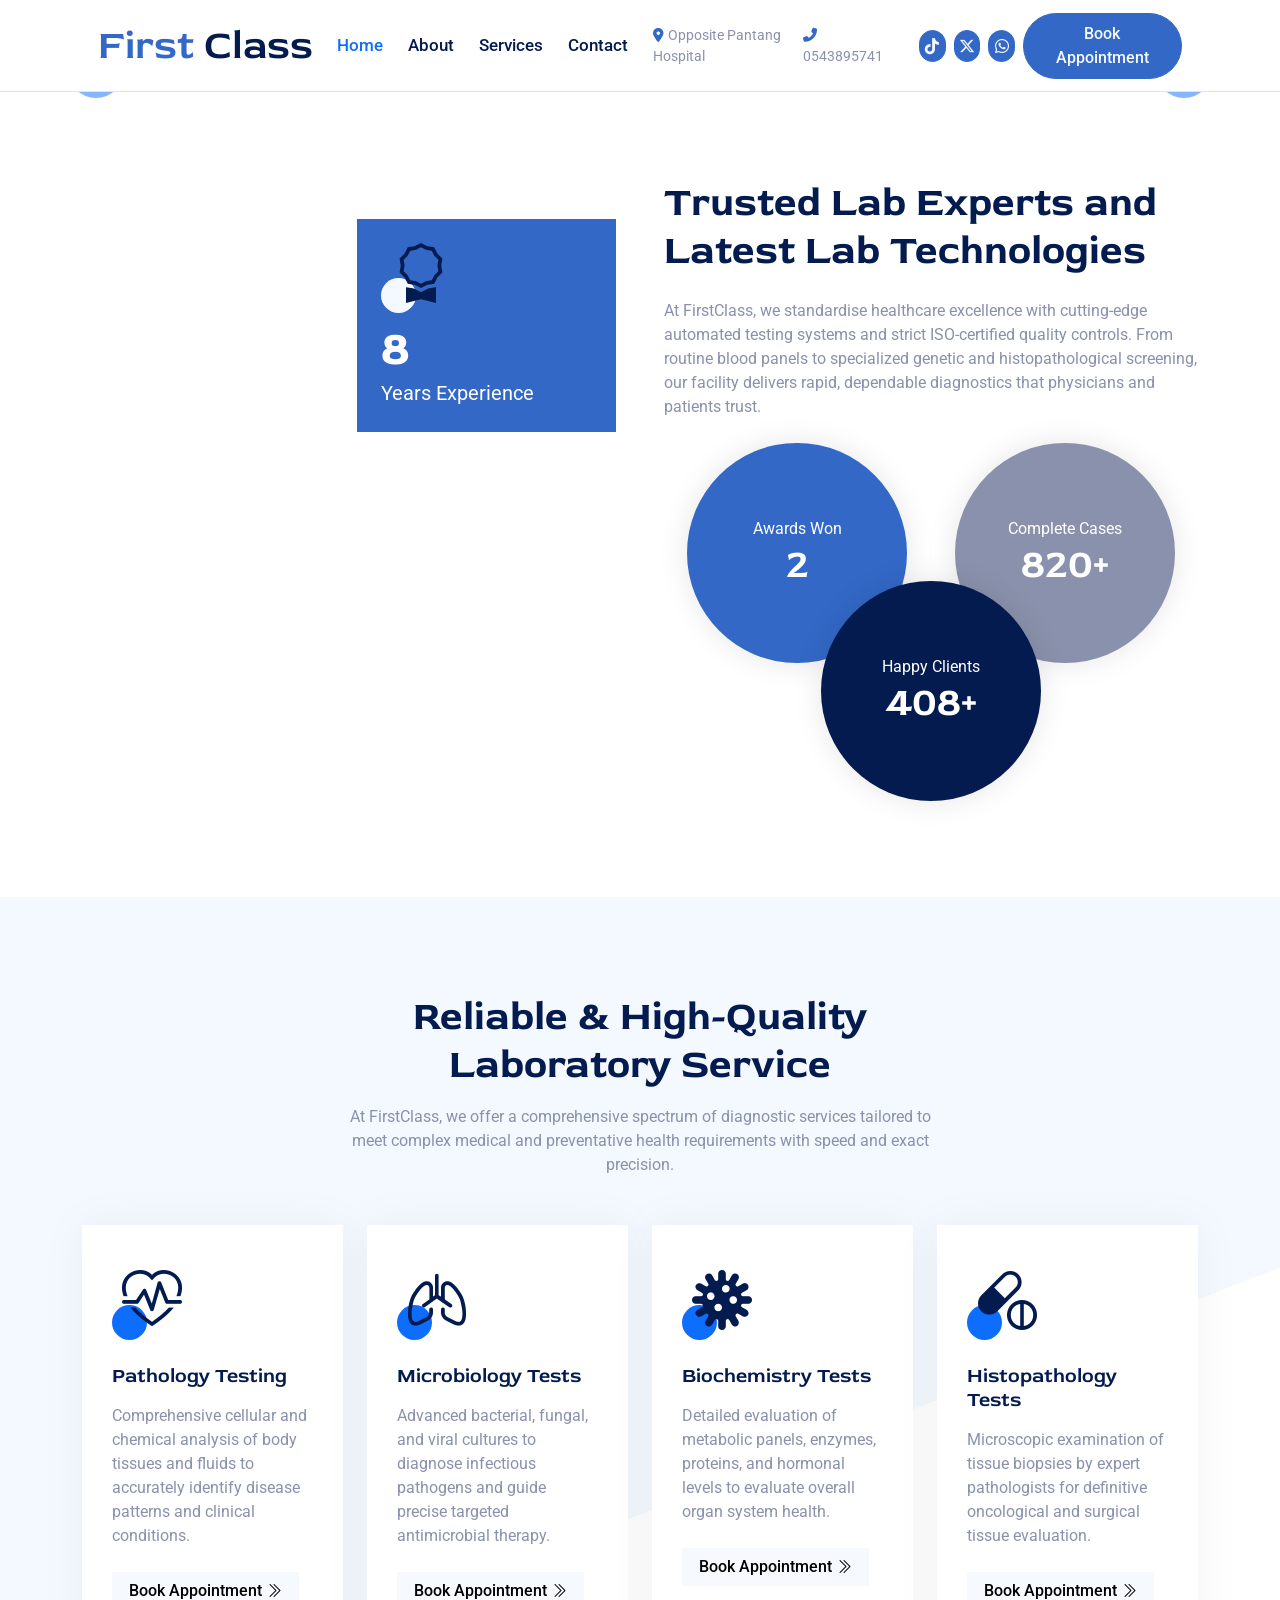
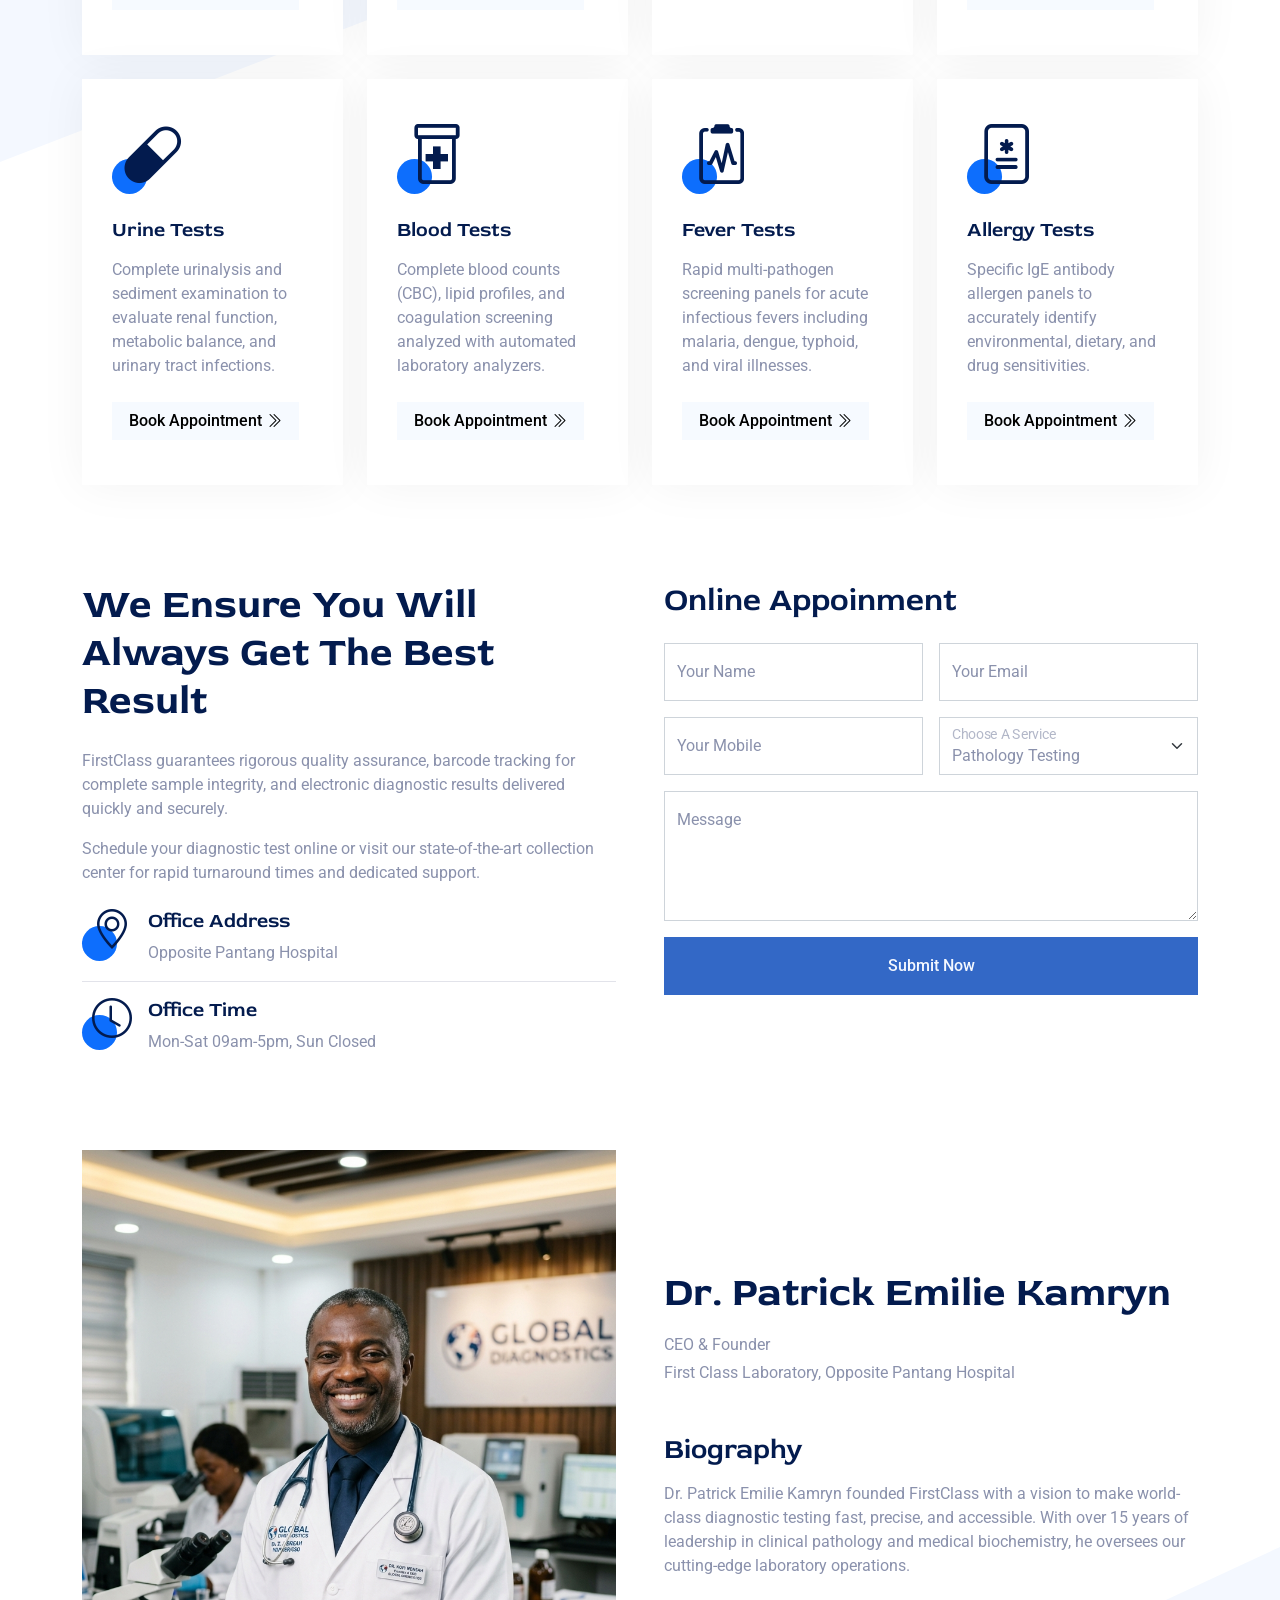
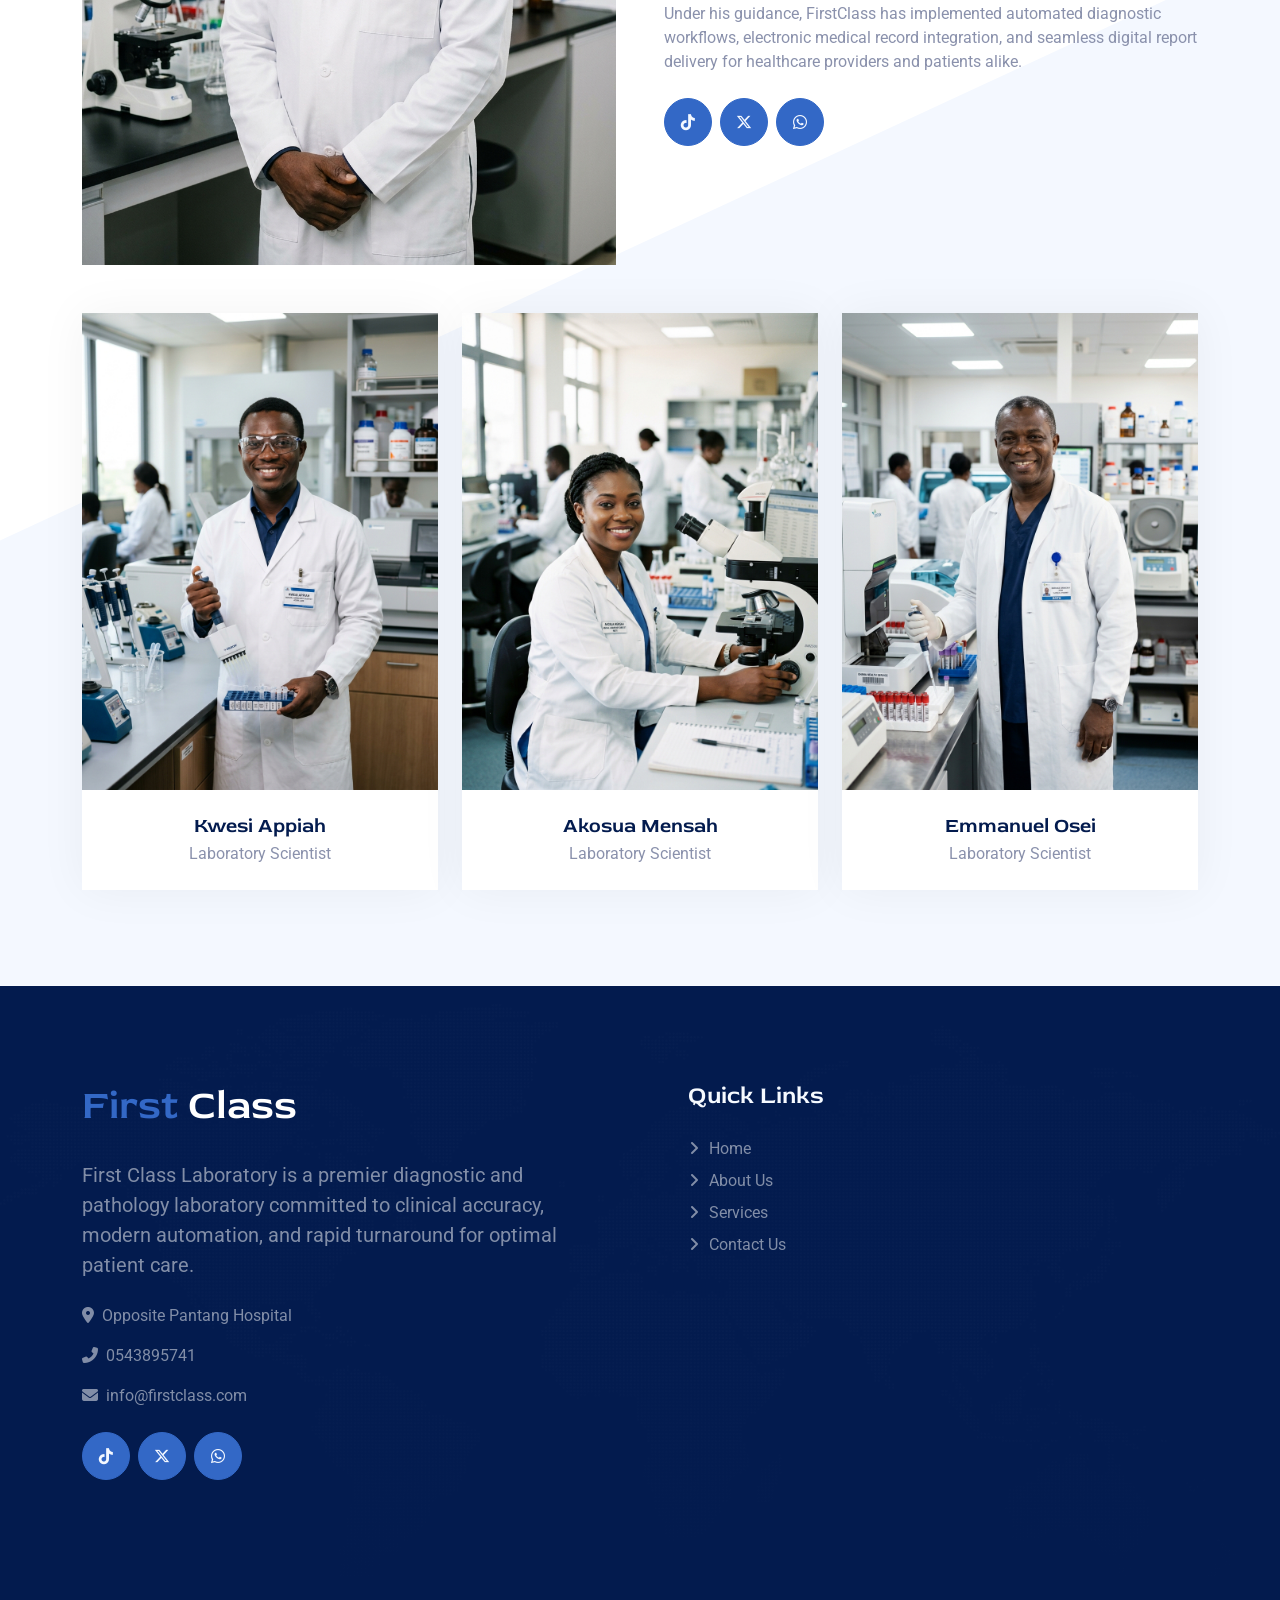
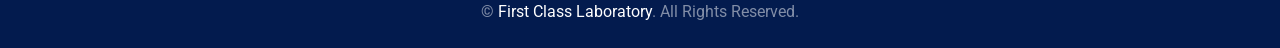
==== index.html @ c02c96e9 "Deploy First Class Laboratory website update: Ghanaian team imagery, brand colors, contact details, " ====
<!DOCTYPE html>
<html lang="en">

<head>
    <meta charset="utf-8">
    <title>First Class Laboratory - Premier Diagnostic Center</title>
    <meta content="width=device-width, initial-scale=1.0" name="viewport">
    <meta content="First Class, First Class Lab, firstclasslab21, pathology, diagnostic testing, blood test" name="keywords">
    <meta content="First Class Laboratory - Premier medical diagnostic testing and clinical laboratory services." name="description">

    <!-- Favicon -->
    <link href="img/favicon.ico" rel="icon">

    <!-- Google Web Fonts -->
    <link rel="preconnect" href="https://fonts.googleapis.com">
    <link rel="preconnect" href="https://fonts.gstatic.com" crossorigin>
    <link href="https://fonts.googleapis.com/css2?family=Roboto:wght@400;500&family=Red+Rose:wght@600;700&display=swap"
        rel="stylesheet">

    <!-- Icon Font Stylesheet -->
    <link href="https://cdnjs.cloudflare.com/ajax/libs/font-awesome/6.5.1/css/all.min.css" rel="stylesheet">
    <link rel="stylesheet" href="https://cdn.jsdelivr.net/npm/bootstrap-icons@1.10.4/font/bootstrap-icons.css">

    <!-- Libraries Stylesheet -->
    <link href="lib/animate/animate.min.css" rel="stylesheet">

    <!-- Customized Bootstrap Stylesheet -->
    <link href="css/bootstrap.min.css" rel="stylesheet">

    <!-- Template Stylesheet -->
    <link href="css/style.css" rel="stylesheet">
</head>

<body>
    <!-- Spinner Start -->
    <div id="spinner"
        class="show bg-white position-fixed translate-middle w-100 vh-100 top-50 start-50 d-flex align-items-center justify-content-center">
        <div class="spinner-border text-primary" role="status" style="width: 3rem; height: 3rem;"></div>
    </div>
    <!-- Spinner End -->


    <!-- Header Start -->
    <div class="container-fluid bg-white sticky-top py-2 px-0 border-bottom">
        <div class="container">
            <nav class="navbar navbar-expand-lg navbar-light bg-white py-0 px-3">
                <a href="index.html" class="navbar-brand me-4">
                    <h1 class="text-primary m-0">First<span class="text-dark"> Class</span></h1>
                </a>
                <button type="button" class="navbar-toggler me-0" data-bs-toggle="collapse"
                    data-bs-target="#navbarCollapse">
                    <span class="navbar-toggler-icon"></span>
                </button>
                <div class="collapse navbar-collapse" id="navbarCollapse">
                    <div class="navbar-nav">
                        <a href="index.html" class="nav-item nav-link active">Home</a>
                        <a href="about.html" class="nav-item nav-link">About</a>
                        <a href="service.html" class="nav-item nav-link">Services</a>
                        <a href="contact.html" class="nav-item nav-link">Contact</a>
                    </div>
                    <div class="ms-auto d-none d-lg-flex align-items-center me-3">
                        <small class="me-3 text-body"><i class="fa fa-map-marker-alt me-1 text-primary"></i>Opposite Pantang Hospital</small>
                        <small class="me-3 text-body"><a href="tel:0543895741" class="text-body"><i class="fa fa-phone-alt me-1 text-primary"></i>0543895741</a></small>
                    </div>
                    <div class="d-none d-lg-flex align-items-center">
                        <a class="btn btn-sm-square btn-primary ms-1 me-1" href="https://www.tiktok.com/@firstclasslab21" target="_blank" title="TikTok"><i class="fab fa-tiktok"></i></a>
                        <a class="btn btn-sm-square btn-primary ms-1 me-1" href="https://x.com" target="_blank" title="X (Twitter)"><i class="fab fa-x-twitter"></i></a>
                        <a class="btn btn-sm-square btn-primary ms-1 me-2" href="https://wa.me/233543895741" target="_blank" title="WhatsApp"><i class="fab fa-whatsapp"></i></a>
                        <a class="btn btn-primary py-2 px-4 rounded-pill" href="https://wa.me/233543895741" target="_blank">Book Appointment</a>
                    </div>
                </div>
            </nav>
        </div>
    </div>
    <!-- Header End -->


    <!-- Carousel Start -->
    <div class="container-fluid header-carousel px-0 mb-5">
        <div id="header-carousel" class="carousel slide carousel-fade" data-bs-ride="carousel">
            <div class="carousel-inner">
                <div class="carousel-item active">
                    <img class="w-100" src="img/carousel-1.jpg" alt="Image">
                    <div class="carousel-caption">
                        <div class="container">
                            <div class="row justify-content-start">
                                <div class="col-lg-7 text-start">
                                    <h1 class="display-1 text-white animated slideInRight mb-3">Award-Winning Clinical Laboratory</h1>
                                    <p class="mb-5 animated slideInRight">FirstClass Laboratory delivers highly accurate diagnostic testing, rapid sample processing, and comprehensive clinical analytics using state-of-the-art diagnostic technology.</p>
                                    <a href="service.html" class="btn btn-primary py-3 px-5 animated slideInRight">Explore Services</a>
                                </div>
                            </div>
                        </div>
                    </div>
                </div>
                <div class="carousel-item">
                    <img class="w-100" src="img/carousel-2.jpg" alt="Image">
                    <div class="carousel-caption">
                        <div class="container">
                            <div class="row justify-content-end">
                                <div class="col-lg-7 text-end">
                                    <h1 class="display-1 text-white animated slideInLeft mb-3">Expert Doctors & Pathology Specialists</h1>
                                    <p class="mb-5 animated slideInLeft">Our board-certified pathologists, clinical microbiologists, and experienced lab technicians are dedicated to delivering precision diagnostics and compassionate care.</p>
                                    <a href="about.html" class="btn btn-primary py-3 px-5 animated slideInLeft">About Us</a>
                                </div>
                            </div>
                        </div>
                    </div>
                </div>
            </div>
            <button class="carousel-control-prev" type="button" data-bs-target="#header-carousel" data-bs-slide="prev">
                <span class="carousel-control-prev-icon" aria-hidden="true"></span>
                <span class="visually-hidden">Previous</span>
            </button>
            <button class="carousel-control-next" type="button" data-bs-target="#header-carousel" data-bs-slide="next">
                <span class="carousel-control-next-icon" aria-hidden="true"></span>
                <span class="visually-hidden">Next</span>
            </button>
        </div>
    </div>
    <!-- Carousel End -->


    <!-- About Start -->
    <div class="container-fluid py-5">
        <div class="container pb-5">
            <div class="row g-5">
                <div class="col-lg-6 wow fadeIn" data-wow-delay="0.1s">
                    <div class="row g-3">
                        <div class="col-6">
                            <img class="img-fluid w-100" src="img/about-1.jpg" alt="">
                        </div>
                        <div class="col-6">
                            <img class="img-fluid w-100" src="img/about-2.jpg" alt="">
                        </div>
                        <div class="col-6">
                            <img class="img-fluid w-100" src="img/about-3.jpg" alt="">
                        </div>
                        <div class="col-6">
                            <div class="bg-primary text-white p-4 h-100 d-flex flex-column justify-content-center">
                                <div class="icon-box-light mb-2">
                                    <i class="bi bi-award text-dark"></i>
                                </div>
                                <h1 class="display-5 text-white mb-0" data-toggle="counter-up">10</h1>
                                <small class="fs-5 text-white">Years Experience</small>
                            </div>
                        </div>
                    </div>
                </div>
                <div class="col-lg-6 wow fadeIn" data-wow-delay="0.5s">
                    <h1 class="display-6 mb-4">Trusted Lab Experts and Latest Lab Technologies</h1>
                    <p class="mb-4">At FirstClass, we standardise healthcare excellence with cutting-edge automated testing systems and strict ISO-certified quality controls. From routine blood panels to specialized genetic and histopathological screening, our facility delivers rapid, dependable diagnostics that physicians and patients trust.</p>
                    <div class="row g-4 g-sm-5 justify-content-center">
                        <div class="col-sm-6">
                            <div class="about-fact btn-square flex-column rounded-circle bg-primary ms-sm-auto">
                                <p class="text-white mb-0">Awards Won</p>
                                <h1 class="text-white mb-0" data-toggle="counter-up">3</h1>
                            </div>
                        </div>
                        <div class="col-sm-6 text-start">
                            <div class="about-fact btn-square flex-column rounded-circle bg-secondary me-sm-auto">
                                <p class="text-white mb-0">Complete Cases</p>
                                <h1 class="text-white mb-0"><span data-toggle="counter-up">1000</span>+</h1>
                            </div>
                        </div>
                        <div class="col-sm-6">
                            <div class="about-fact mt-n130 btn-square flex-column rounded-circle bg-dark mx-sm-auto">
                                <p class="text-white mb-0">Happy Clients</p>
                                <h1 class="text-white mb-0"><span data-toggle="counter-up">500</span>+</h1>
                            </div>
                        </div>
                    </div>
                </div>
            </div>
        </div>
    </div>
    <!-- About End -->


    <!-- Service Start -->
    <div class="container-fluid container-service py-5">
        <div class="container pt-5">
            <div class="text-center mx-auto wow fadeInUp" data-wow-delay="0.1s" style="max-width: 600px;">
                <h1 class="display-6 mb-3">Reliable & High-Quality Laboratory Service</h1>
                <p class="mb-5">At FirstClass, we offer a comprehensive spectrum of diagnostic services tailored to meet complex medical and preventative health requirements with speed and exact precision.</p>
            </div>
            <div class="row g-4">
                <div class="col-lg-3 col-md-6 wow fadeInUp" data-wow-delay="0.1s">
                    <div class="service-item">
                        <div class="icon-box-primary mb-4">
                            <i class="bi bi-heart-pulse text-dark"></i>
                        </div>
                        <h5 class="mb-3">Pathology Testing</h5>
                            <p class="mb-4">Comprehensive cellular and chemical analysis of body tissues and fluids to accurately identify disease patterns and clinical conditions.</p>
                        <a class="btn btn-light px-3" href="https://wa.me/233543895741" target="_blank">Book Appointment<i class="bi bi-chevron-double-right ms-1"></i></a>
                    </div>
                </div>
                <div class="col-lg-3 col-md-6 wow fadeInUp" data-wow-delay="0.3s">
                    <div class="service-item">
                        <div class="icon-box-primary mb-4">
                            <i class="bi bi-lungs text-dark"></i>
                        </div>
                        <h5 class="mb-3">Microbiology Tests</h5>
                            <p class="mb-4">Advanced bacterial, fungal, and viral cultures to diagnose infectious pathogens and guide precise targeted antimicrobial therapy.</p>
                        <a class="btn btn-light px-3" href="https://wa.me/233543895741" target="_blank">Book Appointment<i class="bi bi-chevron-double-right ms-1"></i></a>
                    </div>
                </div>
                <div class="col-lg-3 col-md-6 wow fadeInUp" data-wow-delay="0.5s">
                    <div class="service-item">
                        <div class="icon-box-primary mb-4">
                            <i class="bi bi-virus text-dark"></i>
                        </div>
                        <h5 class="mb-3">Biochemistry Tests</h5>
                            <p class="mb-4">Detailed evaluation of metabolic panels, enzymes, proteins, and hormonal levels to evaluate overall organ system health.</p>
                        <a class="btn btn-light px-3" href="https://wa.me/233543895741" target="_blank">Book Appointment<i class="bi bi-chevron-double-right ms-1"></i></a>
                    </div>
                </div>
                <div class="col-lg-3 col-md-6 wow fadeInUp" data-wow-delay="0.7s">
                    <div class="service-item">
                        <div class="icon-box-primary mb-4">
                            <i class="bi bi-capsule-pill text-dark"></i>
                        </div>
                        <h5 class="mb-3">Histopathology Tests</h5>
                            <p class="mb-4">Microscopic examination of tissue biopsies by expert pathologists for definitive oncological and surgical tissue evaluation.</p>
                        <a class="btn btn-light px-3" href="https://wa.me/233543895741" target="_blank">Book Appointment<i class="bi bi-chevron-double-right ms-1"></i></a>
                    </div>
                </div>
                <div class="col-lg-3 col-md-6 wow fadeInUp" data-wow-delay="0.1s">
                    <div class="service-item">
                        <div class="icon-box-primary mb-4">
                            <i class="bi bi-capsule text-dark"></i>
                        </div>
                        <h5 class="mb-3">Urine Tests</h5>
                            <p class="mb-4">Complete urinalysis and sediment examination to evaluate renal function, metabolic balance, and urinary tract infections.</p>
                        <a class="btn btn-light px-3" href="https://wa.me/233543895741" target="_blank">Book Appointment<i class="bi bi-chevron-double-right ms-1"></i></a>
                    </div>
                </div>
                <div class="col-lg-3 col-md-6 wow fadeInUp" data-wow-delay="0.3s">
                    <div class="service-item">
                        <div class="icon-box-primary mb-4">
                            <i class="bi bi-prescription2 text-dark"></i>
                        </div>
                        <h5 class="mb-3">Blood Tests</h5>
                            <p class="mb-4">Complete blood counts (CBC), lipid profiles, and coagulation screening analyzed with automated laboratory analyzers.</p>
                        <a class="btn btn-light px-3" href="https://wa.me/233543895741" target="_blank">Book Appointment<i class="bi bi-chevron-double-right ms-1"></i></a>
                    </div>
                </div>
                <div class="col-lg-3 col-md-6 wow fadeInUp" data-wow-delay="0.5s">
                    <div class="service-item">
                        <div class="icon-box-primary mb-4">
                            <i class="bi bi-clipboard2-pulse text-dark"></i>
                        </div>
                        <h5 class="mb-3">Fever Tests</h5>
                            <p class="mb-4">Rapid multi-pathogen screening panels for acute infectious fevers including malaria, dengue, typhoid, and viral illnesses.</p>
                        <a class="btn btn-light px-3" href="https://wa.me/233543895741" target="_blank">Book Appointment<i class="bi bi-chevron-double-right ms-1"></i></a>
                    </div>
                </div>
                <div class="col-lg-3 col-md-6 wow fadeInUp" data-wow-delay="0.7s">
                    <div class="service-item">
                        <div class="icon-box-primary mb-4">
                            <i class="bi bi-file-medical text-dark"></i>
                        </div>
                        <h5 class="mb-3">Allergy Tests</h5>
                            <p class="mb-4">Specific IgE antibody allergen panels to accurately identify environmental, dietary, and drug sensitivities.</p>
                        <a class="btn btn-light px-3" href="https://wa.me/233543895741" target="_blank">Book Appointment<i class="bi bi-chevron-double-right ms-1"></i></a>
                    </div>
                </div>
            </div>
        </div>
    </div>
    <!-- Service End -->


    <!-- Appoinment Start -->
    <div class="container-fluid py-5">
        <div class="container">
            <div class="row g-5">
                <div class="col-lg-6 wow fadeInUp" data-wow-delay="0.1s">
                    <h1 class="display-6 mb-4">We Ensure You Will Always Get The Best Result</h1>
                    <p>FirstClass guarantees rigorous quality assurance, barcode tracking for complete sample integrity, and electronic diagnostic results delivered quickly and securely.</p>
                    <p class="mb-4">Schedule your diagnostic test online or visit our state-of-the-art collection center for rapid turnaround times and dedicated support.</p>
                    <div class="d-flex align-items-start wow fadeIn" data-wow-delay="0.3s">
                        <div class="icon-box-primary">
                            <i class="bi bi-geo-alt text-dark fs-1"></i>
                        </div>
                        <div class="ms-3">
                            <h5>Office Address</h5>
                            <span>Opposite Pantang Hospital</span>
                        </div>
                    </div>
                    <hr>
                    <div class="d-flex align-items-start wow fadeIn" data-wow-delay="0.4s">
                        <div class="icon-box-primary">
                            <i class="bi bi-clock text-dark fs-1"></i>
                        </div>
                        <div class="ms-3">
                            <h5>Office Time</h5>
                            <span>Mon-Sat 09am-5pm, Sun Closed</span>
                        </div>
                    </div>
                </div>
                <div class="col-lg-6 wow fadeInUp" data-wow-delay="0.5s">
                    <h2 class="mb-4">Online Appoinment</h2>
                    <div class="row g-3">
                        <div class="col-sm-6">
                            <div class="form-floating">
                                <input type="text" class="form-control" id="name" placeholder="Your Name">
                                <label for="name">Your Name</label>
                            </div>
                        </div>
                        <div class="col-sm-6">
                            <div class="form-floating">
                                <input type="email" class="form-control" id="mail" placeholder="Your Email">
                                <label for="mail">Your Email</label>
                            </div>
                        </div>
                        <div class="col-sm-6">
                            <div class="form-floating">
                                <input type="text" class="form-control" id="mobile" placeholder="Your Mobile">
                                <label for="mobile">Your Mobile</label>
                            </div>
                        </div>
                        <div class="col-sm-6">
                            <div class="form-floating">
                                <select class="form-select" id="service">
                                    <option selected>Pathology Testing</option>
                                    <option value="">Microbiology Tests</option>
                                    <option value="">Biochemistry Tests</option>
                                    <option value="">Histopatology Tests</option>
                                </select>
                                <label for="service">Choose A Service</label>
                            </div>
                        </div>
                        <div class="col-12">
                            <div class="form-floating">
                                <textarea class="form-control" placeholder="Leave a message here" id="message"
                                    style="height: 130px"></textarea>
                                <label for="message">Message</label>
                            </div>
                        </div>
                        <div class="col-12 text-center">
                            <button class="btn btn-primary w-100 py-3" type="submit">Submit Now</button>
                        </div>
                    </div>
                </div>
            </div>
        </div>
    </div>
    <!-- Appoinment Start -->


    <!-- Team Start -->
    <div class="container-fluid container-team py-5">
        <div class="container pb-5">
            <div class="row g-5 align-items-center mb-5">
                <div class="col-md-6 wow fadeIn" data-wow-delay="0.3s">
                    <img class="img-fluid w-100" src="img/team-1.jpg" alt="">
                </div>
                <div class="col-md-6 wow fadeIn" data-wow-delay="0.5s">
                    <h1 class="display-6 mb-3">Dr. Patrick Emilie Kamryn</h1>
                    <p class="mb-1">CEO & Founder</p>
                    <p class="mb-5">First Class Laboratory, Opposite Pantang Hospital</p>
                    <h3 class="mb-3">Biography</h3>
                    <p class="mb-4">Dr. Patrick Emilie Kamryn founded FirstClass with a vision to make world-class diagnostic testing fast, precise, and accessible. With over 15 years of leadership in clinical pathology and medical biochemistry, he oversees our cutting-edge laboratory operations.</p>
                    <p class="mb-4">Under his guidance, FirstClass has implemented automated diagnostic workflows, electronic medical record integration, and seamless digital report delivery for healthcare providers and patients alike.</p>
                    <div class="d-flex">
                        <a class="btn btn-lg-square btn-primary me-2" href="https://www.tiktok.com/@firstclasslab21" target="_blank" title="TikTok"><i class="fab fa-tiktok"></i></a>
                        <a class="btn btn-lg-square btn-primary me-2" href="https://x.com" target="_blank" title="X (Twitter)"><i class="fab fa-x-twitter"></i></a>
                        <a class="btn btn-lg-square btn-primary me-2" href="https://wa.me/233543895741" target="_blank" title="WhatsApp"><i class="fab fa-whatsapp"></i></a>
                    </div>
                </div>
            </div>
            <div class="row g-4">
                <div class="col-lg-4 col-md-6 wow fadeInUp" data-wow-delay="0.1s">
                    <div class="team-item">
                        <div class="position-relative overflow-hidden">
                            <img class="img-fluid w-100" src="img/team-2.jpg" alt="Kwesi Appiah">
                            <div class="team-social">
                                <a class="btn btn-square btn-light mx-1" href="https://www.tiktok.com/@firstclasslab21" target="_blank" title="TikTok"><i class="fab fa-tiktok"></i></a>
                                <a class="btn btn-square btn-light mx-1" href="https://x.com" target="_blank" title="X (Twitter)"><i class="fab fa-x-twitter"></i></a>
                                <a class="btn btn-square btn-light mx-1" href="https://wa.me/233543895741" target="_blank" title="WhatsApp"><i class="fab fa-whatsapp"></i></a>
                            </div>
                        </div>
                        <div class="text-center p-4">
                            <h5 class="mb-1">Kwesi Appiah</h5>
                            <span>Laboratory Scientist</span>
                        </div>
                    </div>
                </div>
                <div class="col-lg-4 col-md-6 wow fadeInUp" data-wow-delay="0.3s">
                    <div class="team-item">
                        <div class="position-relative overflow-hidden">
                            <img class="img-fluid w-100" src="img/team-3.jpg" alt="Akosua Mensah">
                            <div class="team-social">
                                <a class="btn btn-square btn-light mx-1" href="https://www.tiktok.com/@firstclasslab21" target="_blank" title="TikTok"><i class="fab fa-tiktok"></i></a>
                                <a class="btn btn-square btn-light mx-1" href="https://x.com" target="_blank" title="X (Twitter)"><i class="fab fa-x-twitter"></i></a>
                                <a class="btn btn-square btn-light mx-1" href="https://wa.me/233543895741" target="_blank" title="WhatsApp"><i class="fab fa-whatsapp"></i></a>
                            </div>
                        </div>
                        <div class="text-center p-4">
                            <h5 class="mb-1">Akosua Mensah</h5>
                            <span>Laboratory Scientist</span>
                        </div>
                    </div>
                </div>
                <div class="col-lg-4 col-md-6 wow fadeInUp" data-wow-delay="0.5s">
                    <div class="team-item">
                        <div class="position-relative overflow-hidden">
                            <img class="img-fluid w-100" src="img/team-4.jpg" alt="Emmanuel Osei">
                            <div class="team-social">
                                <a class="btn btn-square btn-light mx-1" href="https://www.tiktok.com/@firstclasslab21" target="_blank" title="TikTok"><i class="fab fa-tiktok"></i></a>
                                <a class="btn btn-square btn-light mx-1" href="https://x.com" target="_blank" title="X (Twitter)"><i class="fab fa-x-twitter"></i></a>
                                <a class="btn btn-square btn-light mx-1" href="https://wa.me/233543895741" target="_blank" title="WhatsApp"><i class="fab fa-whatsapp"></i></a>
                            </div>
                        </div>
                        <div class="text-center p-4">
                            <h5 class="mb-1">Emmanuel Osei</h5>
                            <span>Laboratory Scientist</span>
                        </div>
                    </div>
                </div>
            </div>
        </div>
    </div>
    <!-- Team End -->


    <!-- Footer Start -->
    <div class="container-fluid footer position-relative bg-dark text-white-50 py-5 wow fadeIn" data-wow-delay="0.1s">
        <div class="container">
            <div class="row g-5 py-5">
                <div class="col-lg-6 pe-lg-5">
                    <a href="index.html" class="navbar-brand">
                        <h1 class="h1 text-primary mb-0">First<span class="text-white"> Class</span></h1>
                    </a>
                    <p class="fs-5 mb-4">First Class Laboratory is a premier diagnostic and pathology laboratory committed to clinical accuracy, modern automation, and rapid turnaround for optimal patient care.</p>
                    <p><i class="fa fa-map-marker-alt me-2"></i>Opposite Pantang Hospital</p>
                    <p><a href="tel:0543895741" class="text-white-50"><i class="fa fa-phone-alt me-2"></i>0543895741</a></p>
                    <p><a href="mailto:info@firstclass.com" class="text-white-50"><i class="fa fa-envelope me-2"></i>info@firstclass.com</a></p>
                    <div class="d-flex mt-4">
                        <a class="btn btn-lg-square btn-primary me-2" href="https://www.tiktok.com/@firstclasslab21" target="_blank" title="TikTok"><i class="fab fa-tiktok"></i></a>
                        <a class="btn btn-lg-square btn-primary me-2" href="https://x.com" target="_blank" title="X (Twitter)"><i class="fab fa-x-twitter"></i></a>
                        <a class="btn btn-lg-square btn-primary me-2" href="https://wa.me/233543895741" target="_blank" title="WhatsApp"><i class="fab fa-whatsapp"></i></a>
                    </div>
                </div>
                <div class="col-lg-6 ps-lg-5">
                    <div class="row g-5">
                        <div class="col-sm-12">
                            <h4 class="text-light mb-4">Quick Links</h4>
                            <a class="btn btn-link" href="index.html">Home</a>
                            <a class="btn btn-link" href="about.html">About Us</a>
                            <a class="btn btn-link" href="service.html">Services</a>
                            <a class="btn btn-link" href="contact.html">Contact Us</a>
                        </div>
                    </div>
                </div>
            </div>
        </div>
    </div>
    <!-- Footer End -->


    <!-- Copyright Start -->
    <div class="container-fluid copyright bg-dark text-white-50 py-4">
        <div class="container">
            <div class="row">
                <div class="col-md-12 text-center">
                    <p class="mb-0">&copy; <a href="#">First Class Laboratory</a>. All Rights Reserved.</p>
                </div>
            </div>
        </div>
    </div>
    <!-- Copyright End -->


    <!-- Back to Top -->



    <!-- JavaScript Libraries -->
    <script src="https://ajax.googleapis.com/ajax/libs/jquery/3.6.1/jquery.min.js"></script>
    <script src="https://cdn.jsdelivr.net/npm/bootstrap@5.0.0/dist/js/bootstrap.bundle.min.js"></script>
    <script src="lib/wow/wow.min.js"></script>
    <script src="lib/easing/easing.min.js"></script>
    <script src="lib/waypoints/waypoints.min.js"></script>
    <script src="lib/counterup/counterup.min.js"></script>

    <!-- Template Javascript -->
    <script src="js/main.js"></script>
</body>

</html>
---- css/style.css ----
/********** Template CSS **********/

:root {
    --bs-primary: #0D6EFD;
    --bs-secondary: #0DCAF0;
    --bs-dark: #031B4E;
    --bs-light: #F4F8FF;
}

.back-to-top {
    position: fixed;
    display: none;
    right: 30px;
    bottom: 30px;
    z-index: 99;
}

.fw-medium {
    font-weight: 500;
}


/*** Spinner ***/
#spinner {
    opacity: 0;
    visibility: hidden;
    transition: opacity .5s ease-out, visibility 0s linear .5s;
    z-index: 99999;
}

#spinner.show {
    transition: opacity .5s ease-out, visibility 0s linear 0s;
    visibility: visible;
    opacity: 1;
}


/*** Button ***/
.btn {
    transition: .5s;
    font-weight: 500;
}

.btn-primary,
.btn-outline-primary:hover {
    color: var(--bs-light);
}

.btn-secondary,
.btn-outline-secondary:hover {
    color: var(--bs-dark);
}

.btn-square {
    width: 38px;
    height: 38px;
}

.btn-sm-square {
    width: 32px;
    height: 32px;
}

.btn-lg-square {
    width: 48px;
    height: 48px;
}

.btn-square,
.btn-sm-square,
.btn-lg-square {
    padding: 0;
    display: flex;
    align-items: center;
    justify-content: center;
    border-radius: 50px;
    font-weight: normal;
}

.icon-box-primary,
.icon-box-light {
    position: relative;
    padding: 0 0 10px 10px;
    z-index: 1;
}

.icon-box-primary i,
.icon-box-light i {
    font-size: 60px;
    line-height: 0;
}

.icon-box-primary::before,
.icon-box-light::before {
    position: absolute;
    content: "";
    width: 35px;
    height: 35px;
    left: 0;
    bottom: 0;
    border-radius: 35px;
    transition: .5s;
    z-index: -1;
}

.icon-box-primary::before {
    background: var(--bs-primary);
}

.icon-box-light::before {
    background: var(--bs-light);
}


/*** Navbar ***/
.sticky-top {
    top: 0;
    transition: .3s;
    z-index: 1020;
}

.navbar .navbar-nav .nav-link {
    margin-right: 25px;
    padding: 15px 0;
    color: var(--bs-dark);
    font-size: 17px;
    font-weight: 500;
    outline: none;
}

.navbar .navbar-nav .nav-link:hover,
.navbar .navbar-nav .nav-link.active {
    color: var(--bs-primary);
}

.navbar .dropdown-toggle::after {
    border: none;
    content: "\f107";
    font-family: "Font Awesome 5 Free";
    font-weight: 900;
    vertical-align: middle;
    margin-left: 8px;
}

@media (max-width: 991.98px) {
    .navbar .navbar-nav .nav-link  {
        margin-right: 0;
        padding: 10px 0;
    }

    .navbar .navbar-nav {
        margin-top: 15px;
        border-top: 1px solid #EEEEEE;
    }
}

@media (min-width: 992px) {
    .navbar {
        height: 75px;
    }

    .navbar .nav-item .dropdown-menu {
        display: block;
        border: none;
        margin-top: 0;
        top: 150%;
        opacity: 0;
        visibility: hidden;
        transition: .5s;
    }

    .navbar .nav-item:hover .dropdown-menu {
        top: 100%;
        visibility: visible;
        transition: .5s;
        opacity: 1;
    }
}


/*** Header ***/
@media (min-width: 992px) {
    .header-carousel,
    .page-header {
        margin-top: -34px;
    }
}

.carousel-caption {
    top: 0;
    left: 0;
    right: 0;
    bottom: 0;
    display: flex;
    align-items: center;
    background: rgba(3, 27, 78, .3);
    z-index: 1;
}

.carousel-control-prev,
.carousel-control-next {
    width: 15%;
}

.carousel-control-prev-icon,
.carousel-control-next-icon {
    width: 3.5rem;
    height: 3.5rem;
    border-radius: 3.5rem;
    background-color: var(--bs-primary);
    border: 15px solid var(--bs-primary);
}

@media (max-width: 767.98px) {
    #header-carousel .carousel-item {
        position: relative;
        min-height: 450px;
    }
    
    #header-carousel .carousel-item img {
        position: absolute;
        width: 100%;
        height: 100%;
        object-fit: cover;
    }
}

.page-header {
    background: linear-gradient(rgba(3, 27, 78, .3), rgba(3, 27, 78, .3)), url(../img/testimonial.jpg) center center no-repeat;
    background-size: cover;
}

.page-header .breadcrumb-item+.breadcrumb-item::before {
    color: var(--bs-white);
}

.page-header .breadcrumb-item,
.page-header .breadcrumb-item a {
    font-size: 18px;
    color: var(--bs-white);
}


/*** About ***/
.about-fact {
    width: 220px;
    height: 220px;
    box-shadow: 0 0 30px rgba(0, 0, 0, .1);
}

@media (min-width: 576px) {
    .about-fact.mt-n130 {
        margin-top: -130px;
    }
}


/*** Service ***/
.container-service {
    position: relative;
}

.container-service::before {
    position: absolute;
    content: '';
    background: var(--bs-light);
    width: 100%;
    height: 100%;
    left: 0px;
    top: 0px;
    clip-path: polygon(0 0, 100% 0, 100% 30%, 0 70%);
    z-index: -1;
}

.service-item {
    position: relative;
    height: 100%;
    padding: 45px 30px;
    background: var(--bs-white);
    box-shadow: 0 0 45px rgba(0, 0, 0, .05);
}

.service-item::before {
    position: absolute;
    content: "";
    width: 100%;
    height: 0;
    left: 0;
    bottom: 0;
    transition: .5s;
    background: var(--bs-primary);
}

.service-item:hover::before {
    height: 100%;
    top: 0;
}

.service-item * {
    position: relative;
    transition: .5s;
    z-index: 1;
}

.service-item:hover h5,
.service-item:hover p {
    color: var(--bs-white);
}

.service-item:hover .icon-box-primary::before {
    background: var(--bs-dark);
}

.service-item:hover .icon-box-primary i {
    color: var(--bs-white) !important;
}


/*** Team ***/
.container-team {
    position: relative;
}

.container-team::before {
    position: absolute;
    content: '';
    background: var(--bs-light);
    width: 100%;
    height: 100%;
    left: 0px;
    top: 0px;
    clip-path: polygon(0 70%, 100% 30%, 100% 100%, 0% 100%);
    z-index: -1;
}

.team-item {
    background: var(--bs-white);
    box-shadow: 0 0 45px rgba(0, 0, 0, .05);
}

.team-item .team-social {
    position: absolute;
    width: 0;
    height: 100%;
    top: 0;
    right: 0;
    transition: .5s;
    background: var(--bs-primary);
    display: flex;
    align-items: center;
    justify-content: center;
}

.team-item:hover .team-social {
    width: 100%;
    left: 0;
}

.team-item .team-social .btn {
    opacity: 0;
    transition: .5s;
}

.team-item:hover .team-social .btn {
    opacity: 1;
}


/*** Contact ***/
@media (min-width: 992px) {
    .contact-info::after {
        position: absolute;
        content: "";
        width: 0px;
        height: 100%;
        top: 0;
        left: 50%;
        border-left: 1px dashed rgba(255, 255, 255, .2);
    }
}

@media (max-width: 991.98px) {
    .contact-info::after {
        position: absolute;
        content: "";
        width: 100%;
        height: 0px;
        top: 50%;
        left: 0;
        border-top: 1px dashed rgba(255, 255, 255, .2);
    }
}


/*** Footer ***/
.footer {
    background: linear-gradient(rgba(3, 27, 78, .9), rgba(3, 27, 78, .9)), url(../img/footer.png) center center no-repeat;
    background-size: cover;
}

.footer .btn.btn-link {
    display: block;
    margin-bottom: 5px;
    padding: 0;
    text-align: left;
    color: rgba(255, 255, 255, .5);
    font-weight: normal;
    text-transform: capitalize;
    transition: .3s;
}

.footer .btn.btn-link::before {
    position: relative;
    content: "\f105";
    font-family: "Font Awesome 5 Free";
    font-weight: 900;
    color: rgba(255, 255, 255, .5);
    margin-right: 10px;
}

.footer .btn.btn-link:hover {
    color: var(--bs-primary);
    letter-spacing: 1px;
    box-shadow: none;
}

.copyright {
    border-top: none;
}

.copyright a {
    color: var(--bs-white);
}

.copyright a:hover {
    color: var(--bs-primary);
}
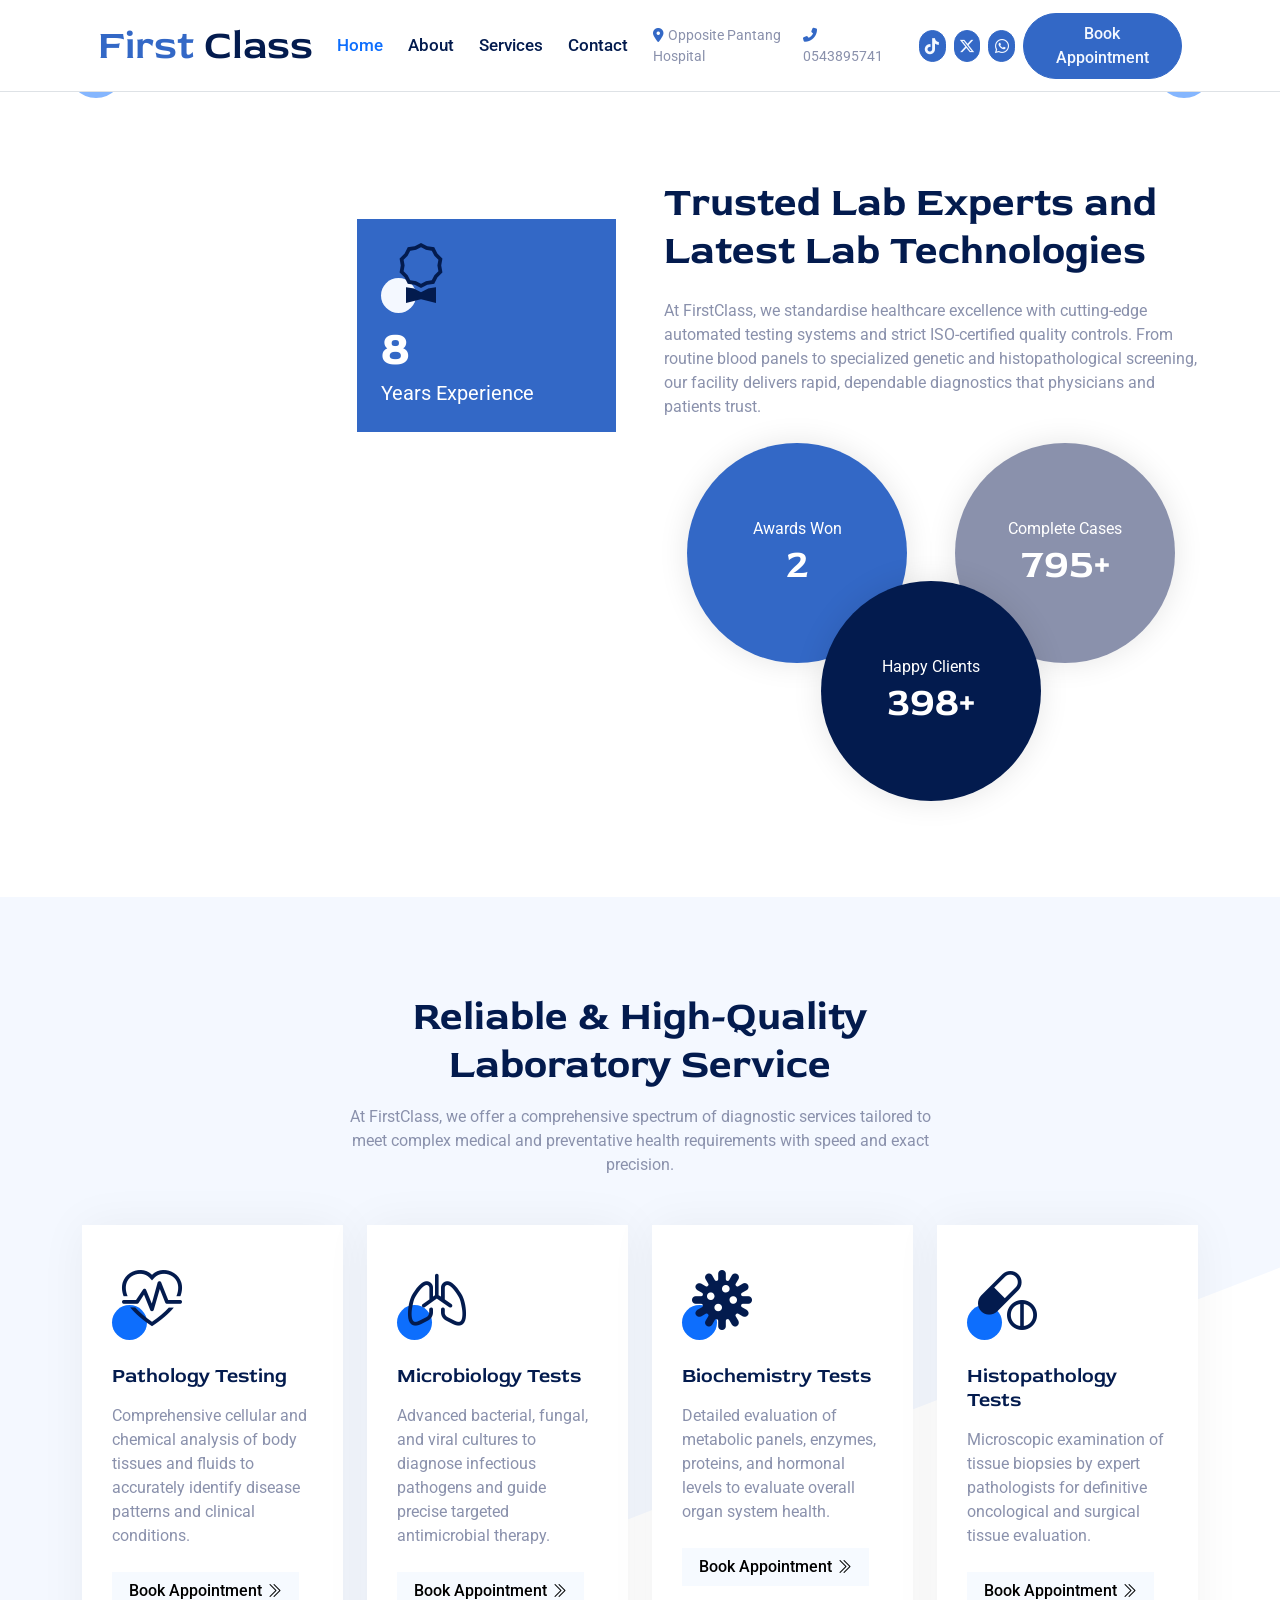
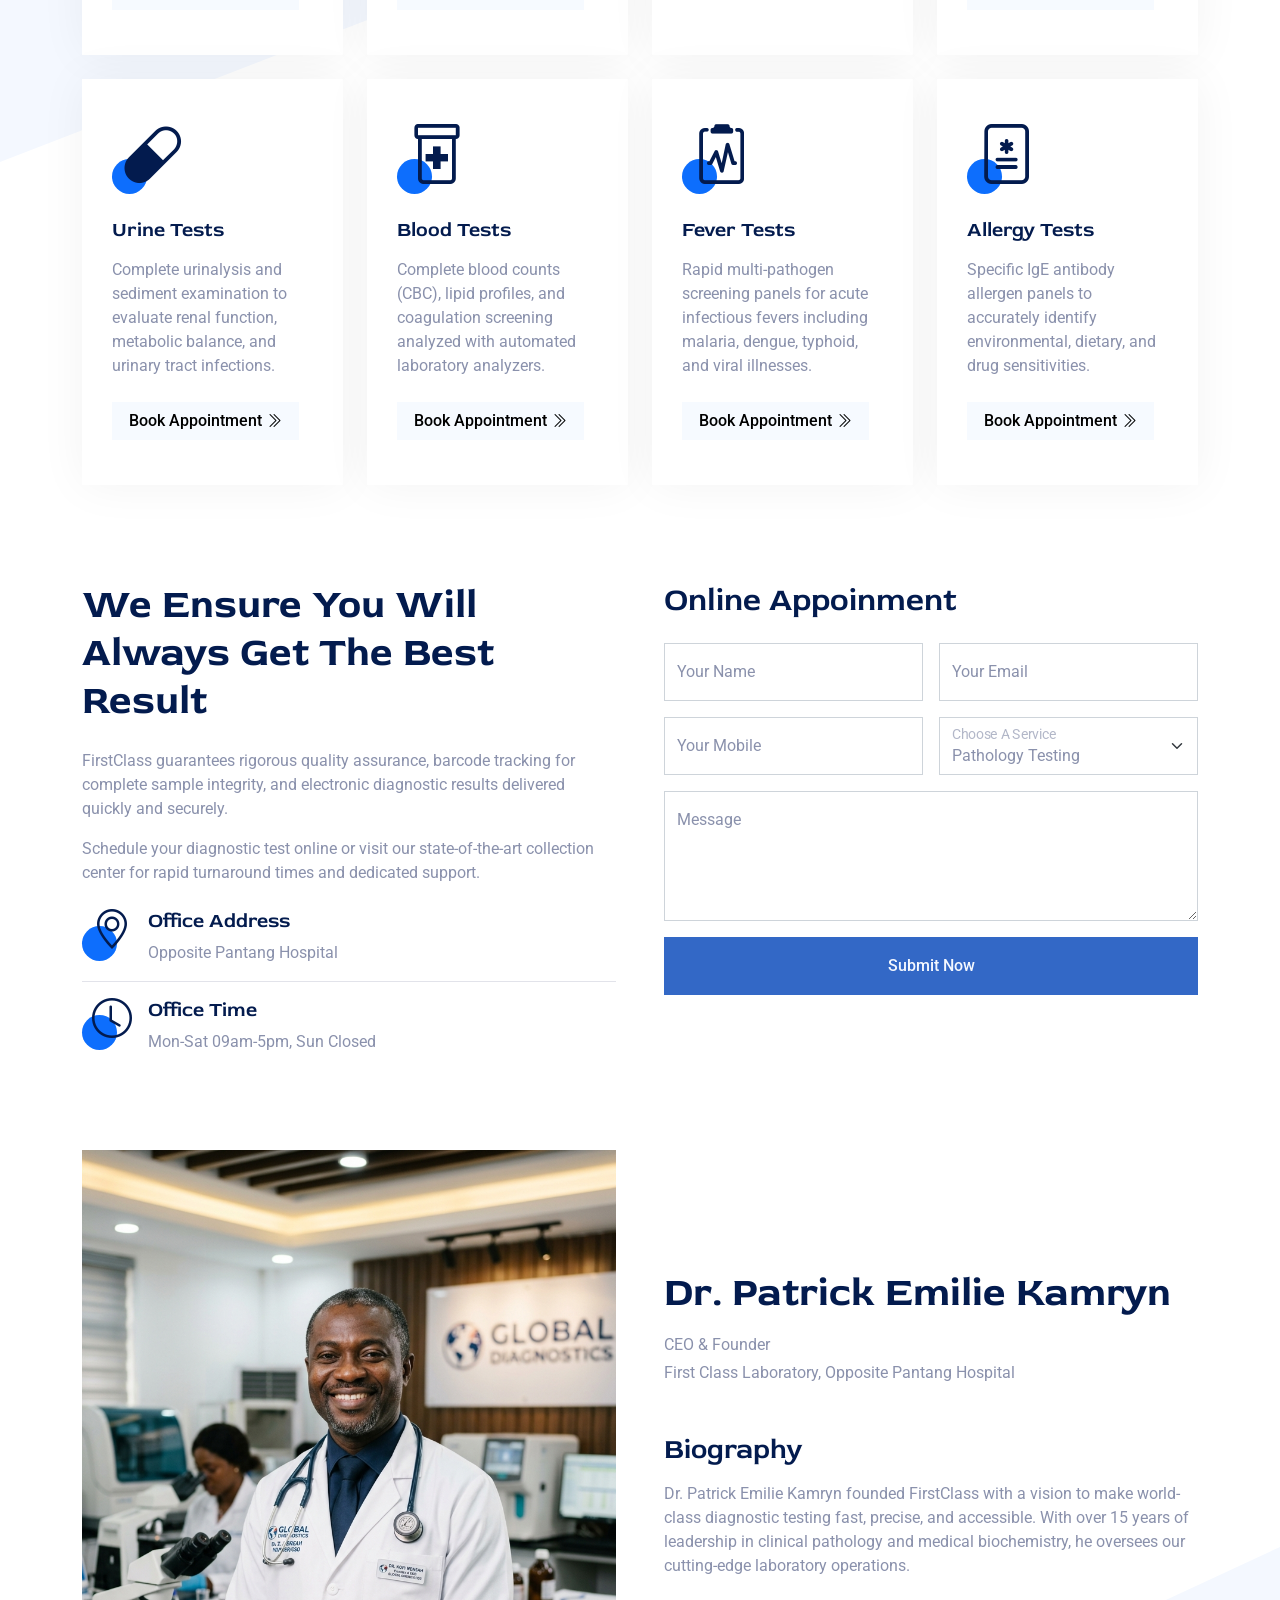
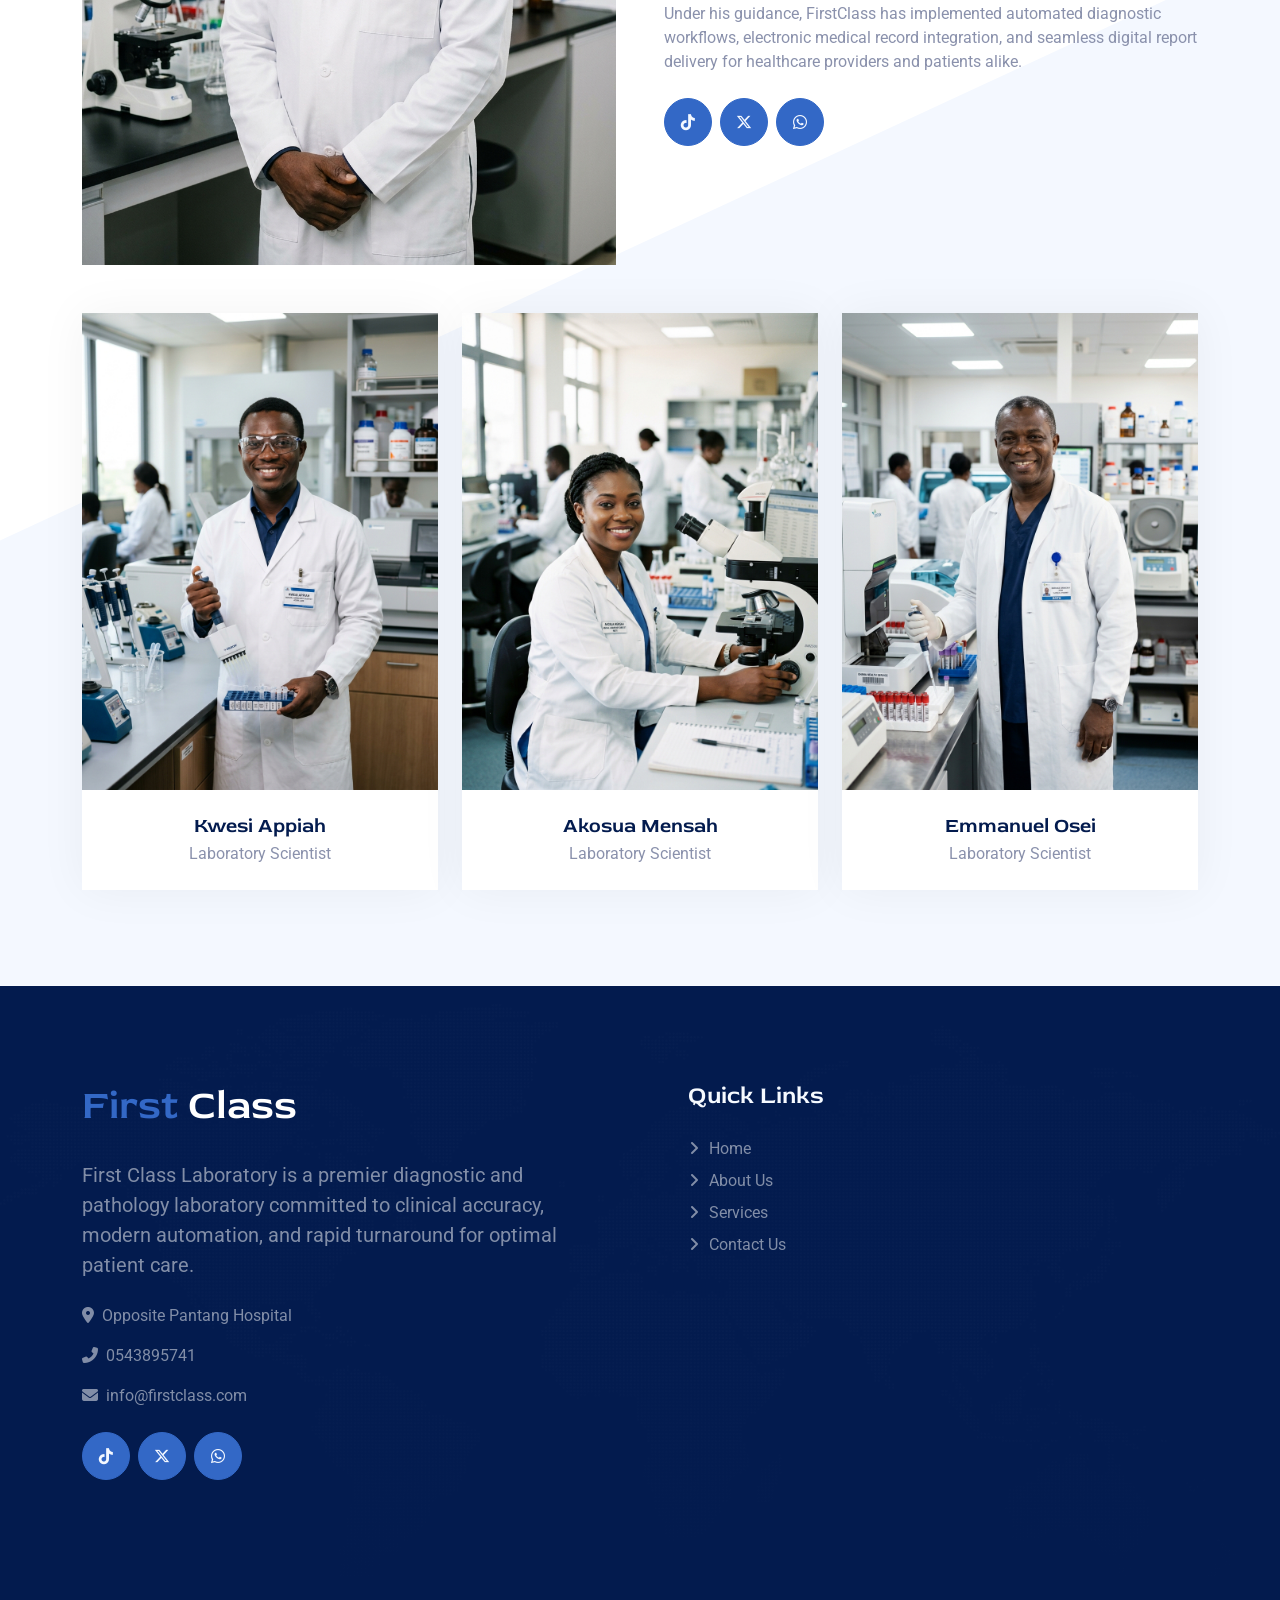
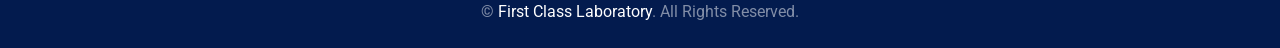
==== commit 28480312: "Add Vercel Web Analytics integration # Vercel Web Analytics Implementation  ## Summary Successfully " ====
--- a/index.html
+++ b/index.html
@@ -29,6 +29,18 @@
 
     <!-- Template Stylesheet -->
     <link href="css/style.css" rel="stylesheet">
+
+    <!-- Vercel Web Analytics -->
+    <script>
+        window.va = window.va || function () { (window.vaq = window.vaq || []).push(arguments); };
+    </script>
+    <script defer src="/_vercel/insights/script.js"></script>
+
+    <!-- Vercel Speed Insights -->
+    <script>
+        window.si = window.si || function () { (window.siq = window.siq || []).push(arguments); };
+    </script>
+    <script defer src="/_vercel/speed-insights/script.js"></script>
 </head>
 
 <body>
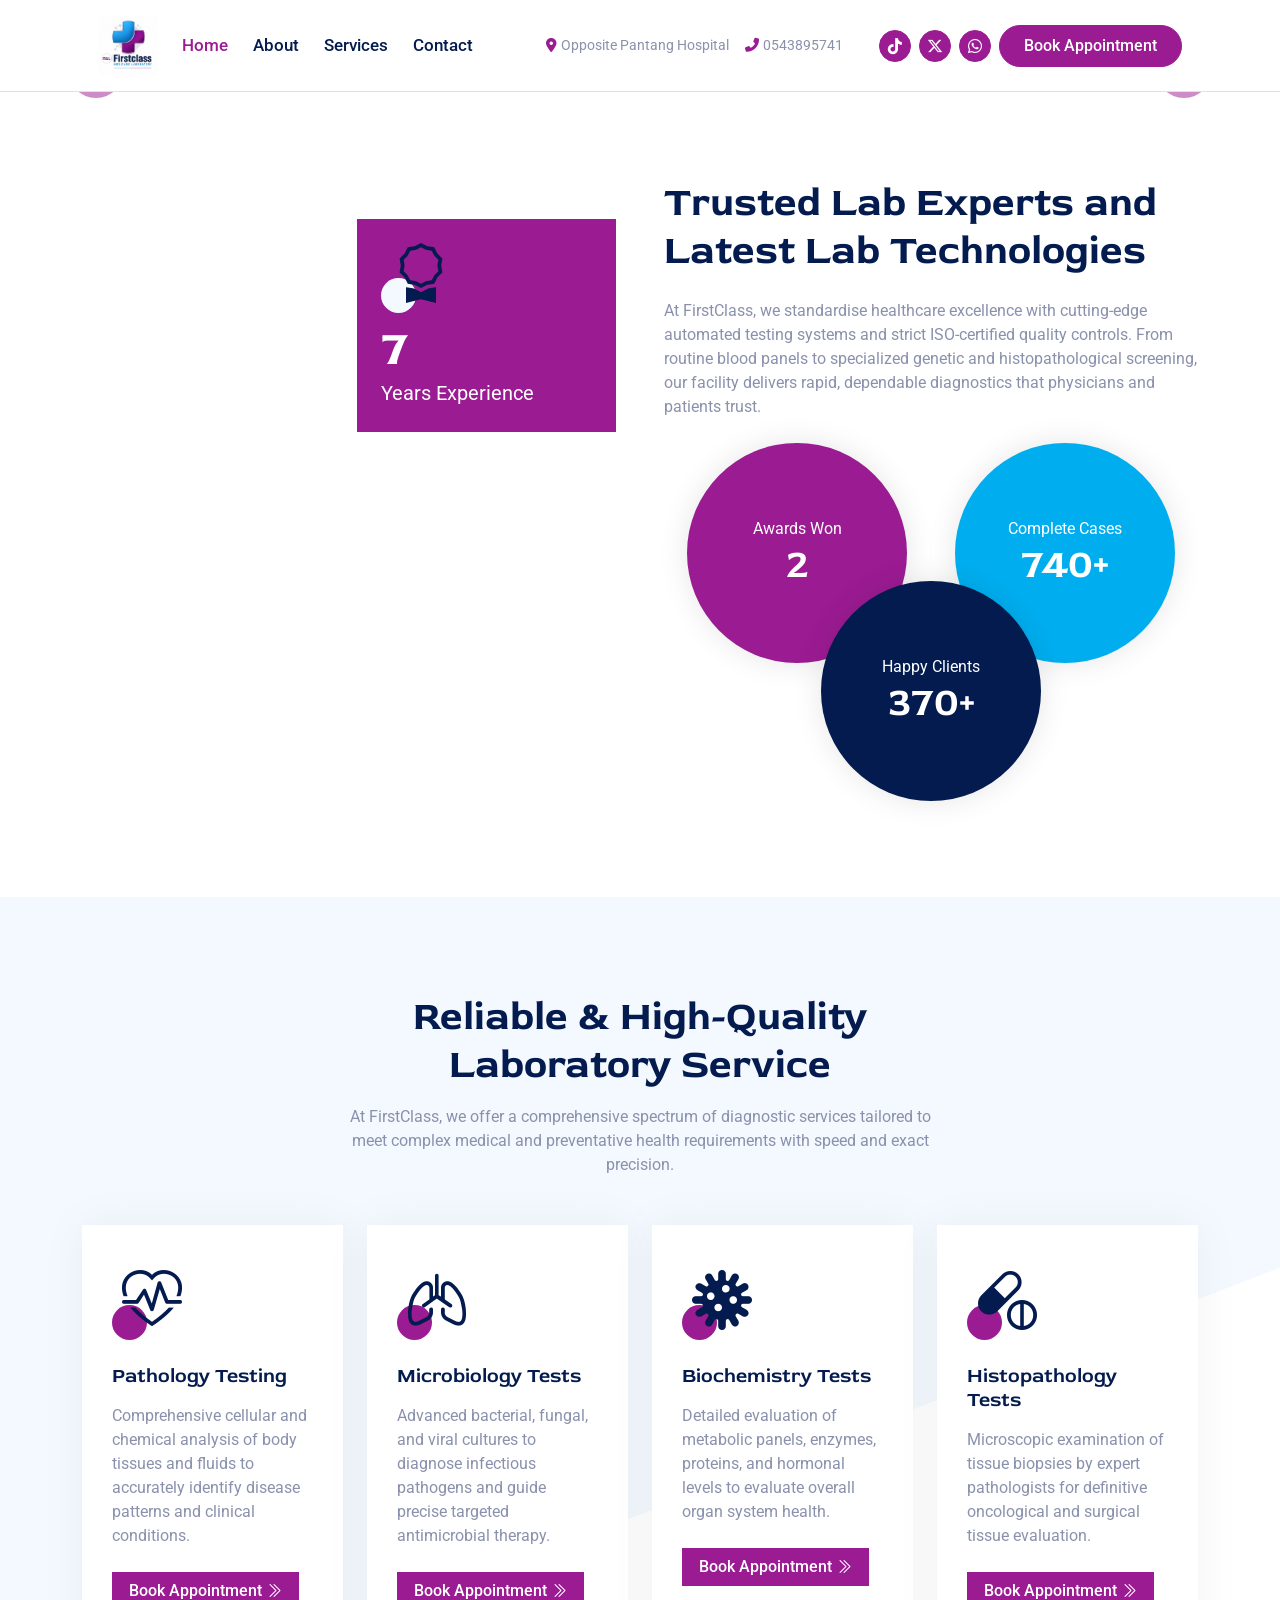
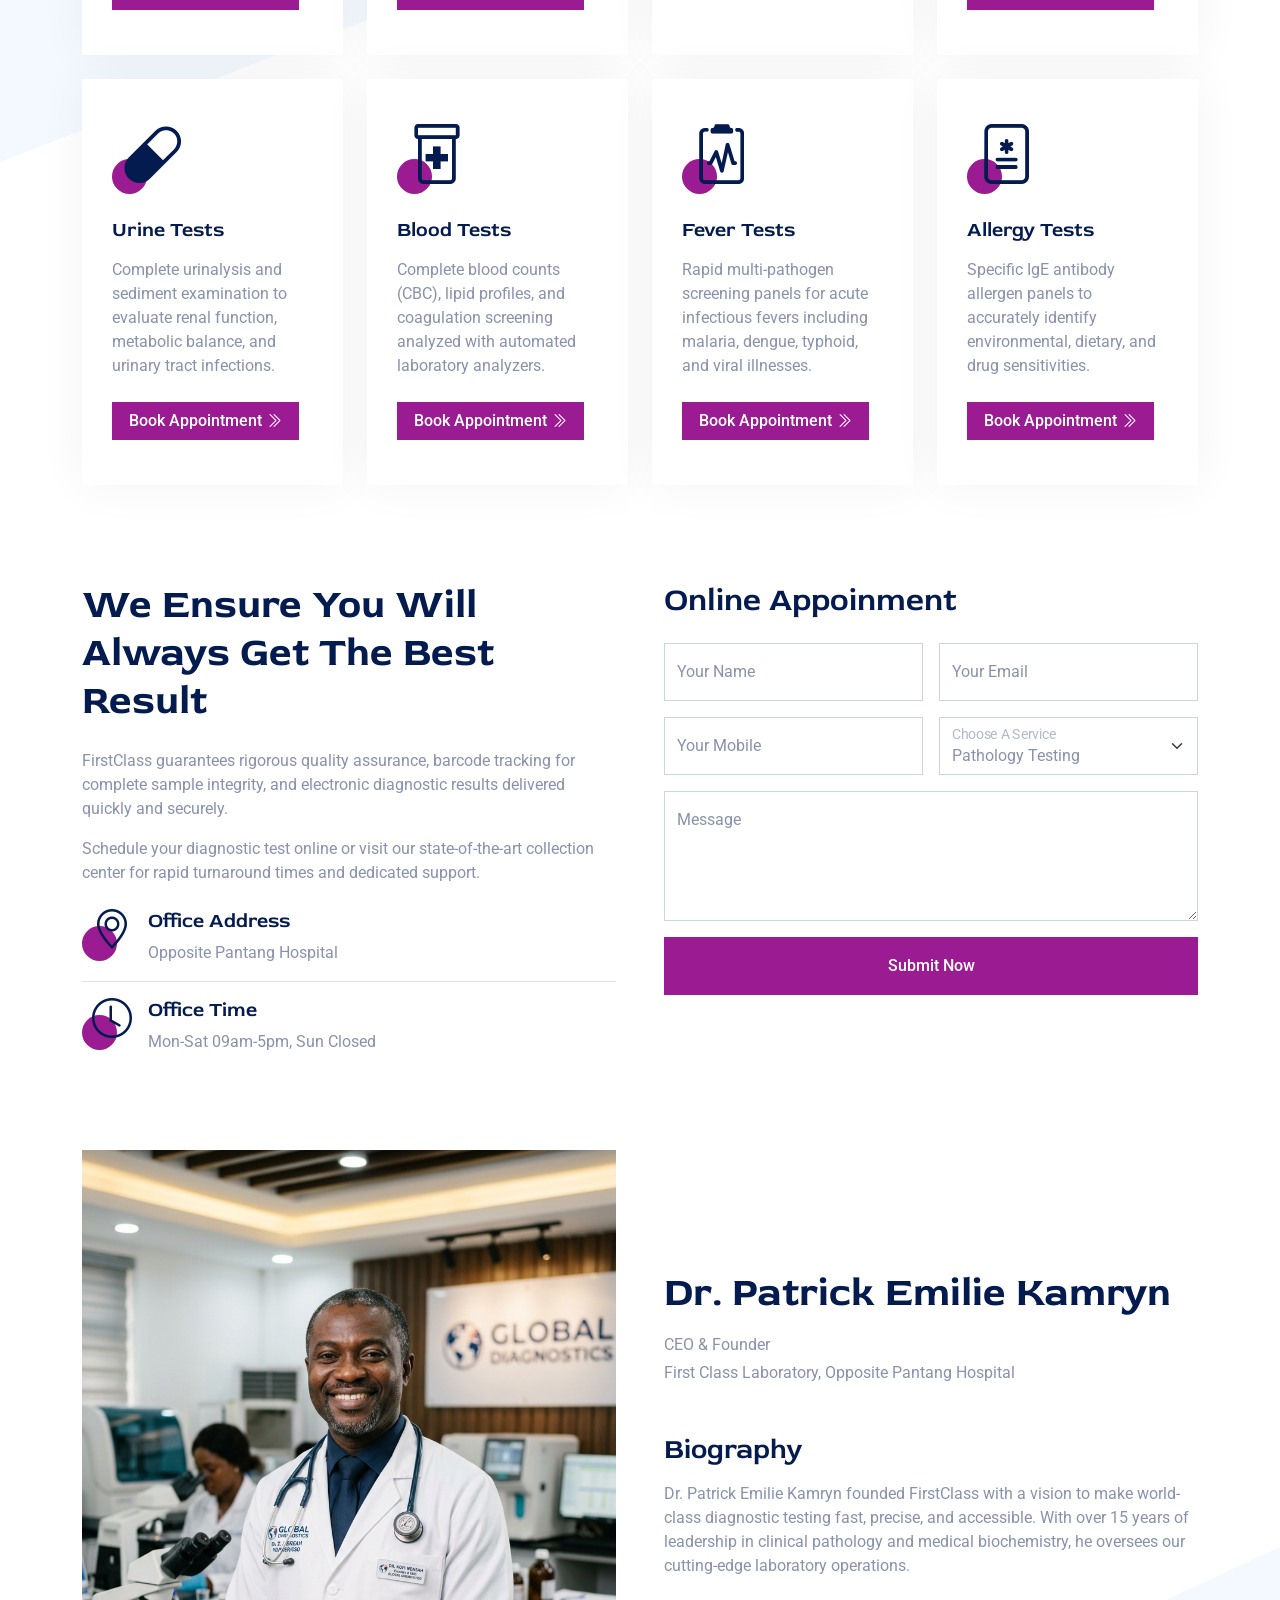
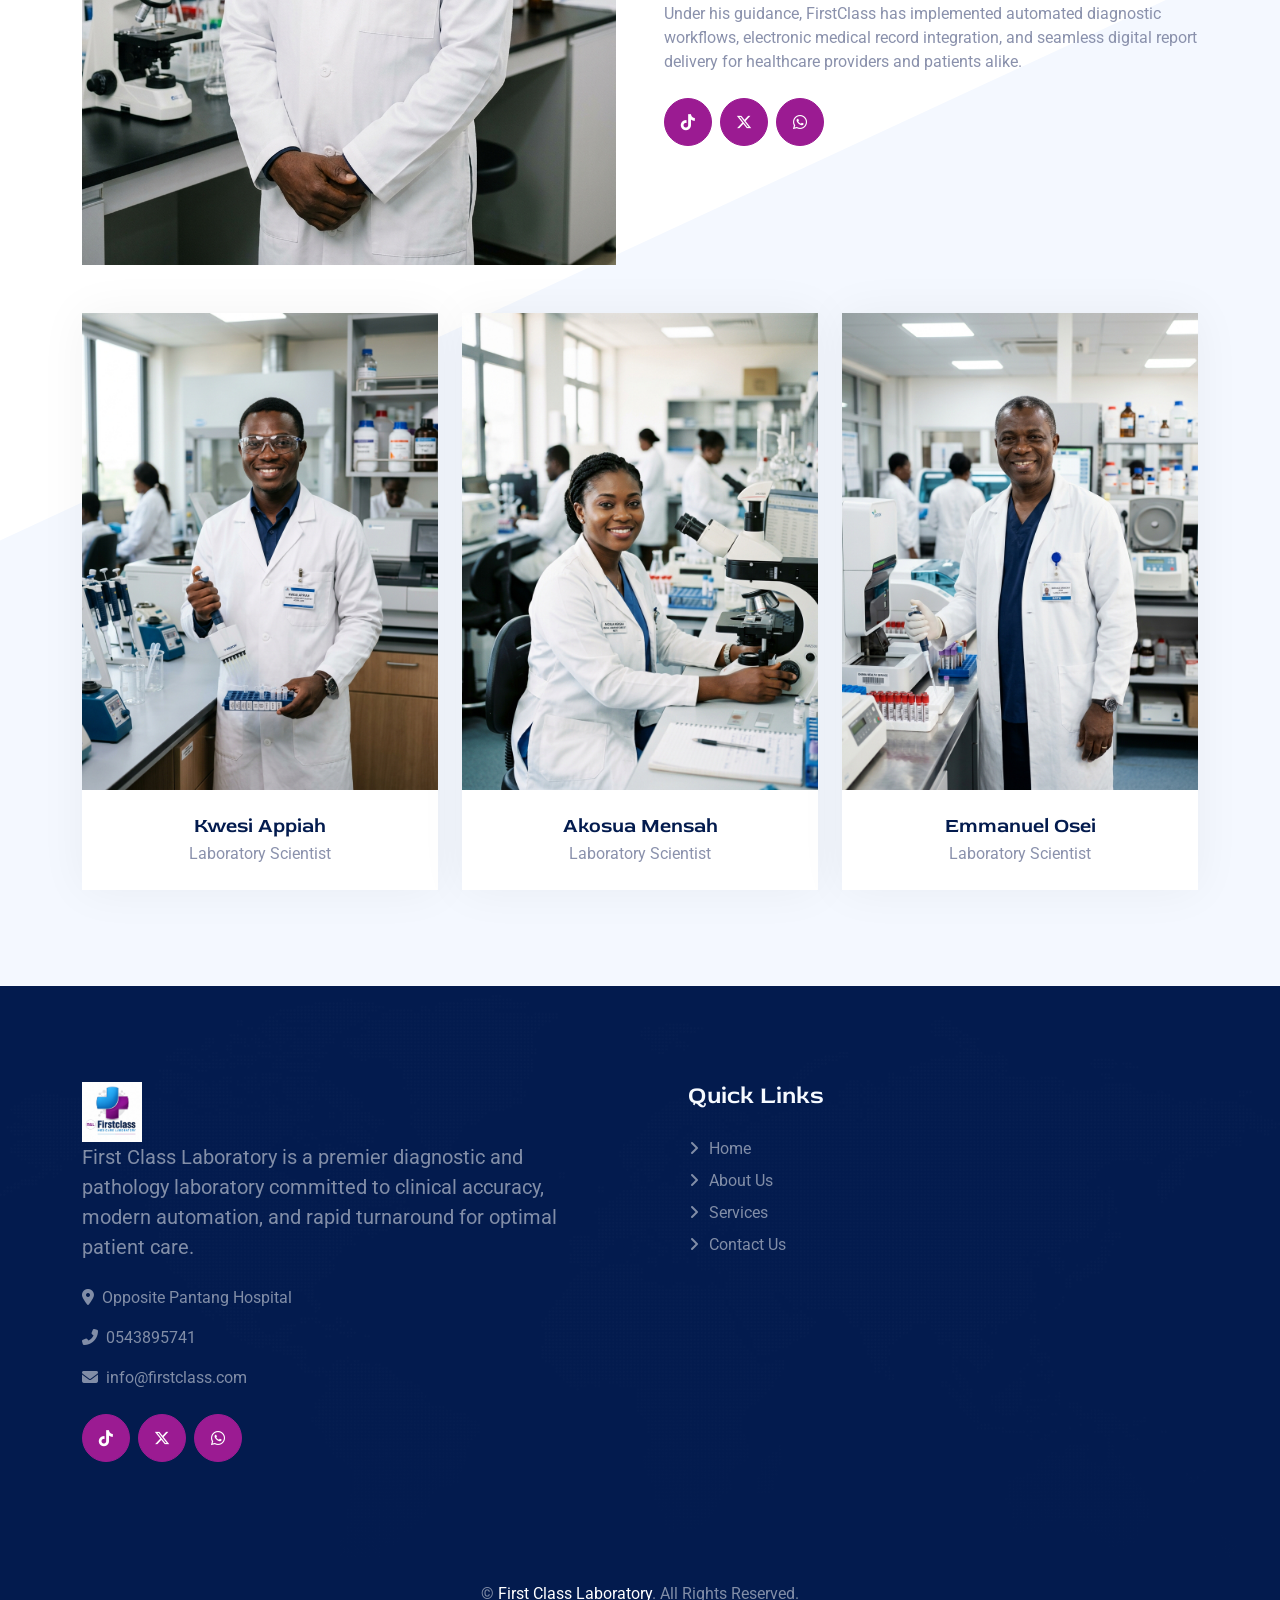
==== commit 98d14213: "Update branding to First Class Laboratory colors and logo" ====
--- a/index.html
+++ b/index.html
@@ -29,18 +29,6 @@
 
     <!-- Template Stylesheet -->
     <link href="css/style.css" rel="stylesheet">
-
-    <!-- Vercel Web Analytics -->
-    <script>
-        window.va = window.va || function () { (window.vaq = window.vaq || []).push(arguments); };
-    </script>
-    <script defer src="/_vercel/insights/script.js"></script>
-
-    <!-- Vercel Speed Insights -->
-    <script>
-        window.si = window.si || function () { (window.siq = window.siq || []).push(arguments); };
-    </script>
-    <script defer src="/_vercel/speed-insights/script.js"></script>
 </head>
 
 <body>
@@ -57,7 +45,7 @@
         <div class="container">
             <nav class="navbar navbar-expand-lg navbar-light bg-white py-0 px-3">
                 <a href="index.html" class="navbar-brand me-4">
-                    <h1 class="text-primary m-0">First<span class="text-dark"> Class</span></h1>
+                    <img src="img/firstclass.jpeg" alt="First Class Logo" style="height: 60px;">
                 </a>
                 <button type="button" class="navbar-toggler me-0" data-bs-toggle="collapse"
                     data-bs-target="#navbarCollapse">
@@ -204,7 +192,7 @@
                         </div>
                         <h5 class="mb-3">Pathology Testing</h5>
                             <p class="mb-4">Comprehensive cellular and chemical analysis of body tissues and fluids to accurately identify disease patterns and clinical conditions.</p>
-                        <a class="btn btn-light px-3" href="https://wa.me/233543895741" target="_blank">Book Appointment<i class="bi bi-chevron-double-right ms-1"></i></a>
+                        <a class="btn btn-primary px-3" href="https://wa.me/233543895741" target="_blank">Book Appointment<i class="bi bi-chevron-double-right ms-1"></i></a>
                     </div>
                 </div>
                 <div class="col-lg-3 col-md-6 wow fadeInUp" data-wow-delay="0.3s">
@@ -214,7 +202,7 @@
                         </div>
                         <h5 class="mb-3">Microbiology Tests</h5>
                             <p class="mb-4">Advanced bacterial, fungal, and viral cultures to diagnose infectious pathogens and guide precise targeted antimicrobial therapy.</p>
-                        <a class="btn btn-light px-3" href="https://wa.me/233543895741" target="_blank">Book Appointment<i class="bi bi-chevron-double-right ms-1"></i></a>
+                        <a class="btn btn-primary px-3" href="https://wa.me/233543895741" target="_blank">Book Appointment<i class="bi bi-chevron-double-right ms-1"></i></a>
                     </div>
                 </div>
                 <div class="col-lg-3 col-md-6 wow fadeInUp" data-wow-delay="0.5s">
@@ -224,7 +212,7 @@
                         </div>
                         <h5 class="mb-3">Biochemistry Tests</h5>
                             <p class="mb-4">Detailed evaluation of metabolic panels, enzymes, proteins, and hormonal levels to evaluate overall organ system health.</p>
-                        <a class="btn btn-light px-3" href="https://wa.me/233543895741" target="_blank">Book Appointment<i class="bi bi-chevron-double-right ms-1"></i></a>
+                        <a class="btn btn-primary px-3" href="https://wa.me/233543895741" target="_blank">Book Appointment<i class="bi bi-chevron-double-right ms-1"></i></a>
                     </div>
                 </div>
                 <div class="col-lg-3 col-md-6 wow fadeInUp" data-wow-delay="0.7s">
@@ -234,7 +222,7 @@
                         </div>
                         <h5 class="mb-3">Histopathology Tests</h5>
                             <p class="mb-4">Microscopic examination of tissue biopsies by expert pathologists for definitive oncological and surgical tissue evaluation.</p>
-                        <a class="btn btn-light px-3" href="https://wa.me/233543895741" target="_blank">Book Appointment<i class="bi bi-chevron-double-right ms-1"></i></a>
+                        <a class="btn btn-primary px-3" href="https://wa.me/233543895741" target="_blank">Book Appointment<i class="bi bi-chevron-double-right ms-1"></i></a>
                     </div>
                 </div>
                 <div class="col-lg-3 col-md-6 wow fadeInUp" data-wow-delay="0.1s">
@@ -244,7 +232,7 @@
                         </div>
                         <h5 class="mb-3">Urine Tests</h5>
                             <p class="mb-4">Complete urinalysis and sediment examination to evaluate renal function, metabolic balance, and urinary tract infections.</p>
-                        <a class="btn btn-light px-3" href="https://wa.me/233543895741" target="_blank">Book Appointment<i class="bi bi-chevron-double-right ms-1"></i></a>
+                        <a class="btn btn-primary px-3" href="https://wa.me/233543895741" target="_blank">Book Appointment<i class="bi bi-chevron-double-right ms-1"></i></a>
                     </div>
                 </div>
                 <div class="col-lg-3 col-md-6 wow fadeInUp" data-wow-delay="0.3s">
@@ -254,7 +242,7 @@
                         </div>
                         <h5 class="mb-3">Blood Tests</h5>
                             <p class="mb-4">Complete blood counts (CBC), lipid profiles, and coagulation screening analyzed with automated laboratory analyzers.</p>
-                        <a class="btn btn-light px-3" href="https://wa.me/233543895741" target="_blank">Book Appointment<i class="bi bi-chevron-double-right ms-1"></i></a>
+                        <a class="btn btn-primary px-3" href="https://wa.me/233543895741" target="_blank">Book Appointment<i class="bi bi-chevron-double-right ms-1"></i></a>
                     </div>
                 </div>
                 <div class="col-lg-3 col-md-6 wow fadeInUp" data-wow-delay="0.5s">
@@ -264,7 +252,7 @@
                         </div>
                         <h5 class="mb-3">Fever Tests</h5>
                             <p class="mb-4">Rapid multi-pathogen screening panels for acute infectious fevers including malaria, dengue, typhoid, and viral illnesses.</p>
-                        <a class="btn btn-light px-3" href="https://wa.me/233543895741" target="_blank">Book Appointment<i class="bi bi-chevron-double-right ms-1"></i></a>
+                        <a class="btn btn-primary px-3" href="https://wa.me/233543895741" target="_blank">Book Appointment<i class="bi bi-chevron-double-right ms-1"></i></a>
                     </div>
                 </div>
                 <div class="col-lg-3 col-md-6 wow fadeInUp" data-wow-delay="0.7s">
@@ -274,7 +262,7 @@
                         </div>
                         <h5 class="mb-3">Allergy Tests</h5>
                             <p class="mb-4">Specific IgE antibody allergen panels to accurately identify environmental, dietary, and drug sensitivities.</p>
-                        <a class="btn btn-light px-3" href="https://wa.me/233543895741" target="_blank">Book Appointment<i class="bi bi-chevron-double-right ms-1"></i></a>
+                        <a class="btn btn-primary px-3" href="https://wa.me/233543895741" target="_blank">Book Appointment<i class="bi bi-chevron-double-right ms-1"></i></a>
                     </div>
                 </div>
             </div>
@@ -388,9 +376,9 @@
                         <div class="position-relative overflow-hidden">
                             <img class="img-fluid w-100" src="img/team-2.jpg" alt="Kwesi Appiah">
                             <div class="team-social">
-                                <a class="btn btn-square btn-light mx-1" href="https://www.tiktok.com/@firstclasslab21" target="_blank" title="TikTok"><i class="fab fa-tiktok"></i></a>
-                                <a class="btn btn-square btn-light mx-1" href="https://x.com" target="_blank" title="X (Twitter)"><i class="fab fa-x-twitter"></i></a>
-                                <a class="btn btn-square btn-light mx-1" href="https://wa.me/233543895741" target="_blank" title="WhatsApp"><i class="fab fa-whatsapp"></i></a>
+                                <a class="btn btn-square btn-primary mx-1" href="https://www.tiktok.com/@firstclasslab21" target="_blank" title="TikTok"><i class="fab fa-tiktok"></i></a>
+                                <a class="btn btn-square btn-primary mx-1" href="https://x.com" target="_blank" title="X (Twitter)"><i class="fab fa-x-twitter"></i></a>
+                                <a class="btn btn-square btn-primary mx-1" href="https://wa.me/233543895741" target="_blank" title="WhatsApp"><i class="fab fa-whatsapp"></i></a>
                             </div>
                         </div>
                         <div class="text-center p-4">
@@ -404,9 +392,9 @@
                         <div class="position-relative overflow-hidden">
                             <img class="img-fluid w-100" src="img/team-3.jpg" alt="Akosua Mensah">
                             <div class="team-social">
-                                <a class="btn btn-square btn-light mx-1" href="https://www.tiktok.com/@firstclasslab21" target="_blank" title="TikTok"><i class="fab fa-tiktok"></i></a>
-                                <a class="btn btn-square btn-light mx-1" href="https://x.com" target="_blank" title="X (Twitter)"><i class="fab fa-x-twitter"></i></a>
-                                <a class="btn btn-square btn-light mx-1" href="https://wa.me/233543895741" target="_blank" title="WhatsApp"><i class="fab fa-whatsapp"></i></a>
+                                <a class="btn btn-square btn-primary mx-1" href="https://www.tiktok.com/@firstclasslab21" target="_blank" title="TikTok"><i class="fab fa-tiktok"></i></a>
+                                <a class="btn btn-square btn-primary mx-1" href="https://x.com" target="_blank" title="X (Twitter)"><i class="fab fa-x-twitter"></i></a>
+                                <a class="btn btn-square btn-primary mx-1" href="https://wa.me/233543895741" target="_blank" title="WhatsApp"><i class="fab fa-whatsapp"></i></a>
                             </div>
                         </div>
                         <div class="text-center p-4">
@@ -420,9 +408,9 @@
                         <div class="position-relative overflow-hidden">
                             <img class="img-fluid w-100" src="img/team-4.jpg" alt="Emmanuel Osei">
                             <div class="team-social">
-                                <a class="btn btn-square btn-light mx-1" href="https://www.tiktok.com/@firstclasslab21" target="_blank" title="TikTok"><i class="fab fa-tiktok"></i></a>
-                                <a class="btn btn-square btn-light mx-1" href="https://x.com" target="_blank" title="X (Twitter)"><i class="fab fa-x-twitter"></i></a>
-                                <a class="btn btn-square btn-light mx-1" href="https://wa.me/233543895741" target="_blank" title="WhatsApp"><i class="fab fa-whatsapp"></i></a>
+                                <a class="btn btn-square btn-primary mx-1" href="https://www.tiktok.com/@firstclasslab21" target="_blank" title="TikTok"><i class="fab fa-tiktok"></i></a>
+                                <a class="btn btn-square btn-primary mx-1" href="https://x.com" target="_blank" title="X (Twitter)"><i class="fab fa-x-twitter"></i></a>
+                                <a class="btn btn-square btn-primary mx-1" href="https://wa.me/233543895741" target="_blank" title="WhatsApp"><i class="fab fa-whatsapp"></i></a>
                             </div>
                         </div>
                         <div class="text-center p-4">
@@ -443,7 +431,7 @@
             <div class="row g-5 py-5">
                 <div class="col-lg-6 pe-lg-5">
                     <a href="index.html" class="navbar-brand">
-                        <h1 class="h1 text-primary mb-0">First<span class="text-white"> Class</span></h1>
+                        <img src="img/firstclass.jpeg" alt="First Class Logo" style="height: 60px;">
                     </a>
                     <p class="fs-5 mb-4">First Class Laboratory is a premier diagnostic and pathology laboratory committed to clinical accuracy, modern automation, and rapid turnaround for optimal patient care.</p>
                     <p><i class="fa fa-map-marker-alt me-2"></i>Opposite Pantang Hospital</p>
--- a/css/style.css
+++ b/css/style.css
@@ -1,437 +1,457 @@
-/********** Template CSS **********/
-
-:root {
-    --bs-primary: #0D6EFD;
-    --bs-secondary: #0DCAF0;
-    --bs-dark: #031B4E;
-    --bs-light: #F4F8FF;
-}
-
-.back-to-top {
-    position: fixed;
-    display: none;
-    right: 30px;
-    bottom: 30px;
-    z-index: 99;
-}
-
-.fw-medium {
-    font-weight: 500;
-}
-
-
-/*** Spinner ***/
-#spinner {
-    opacity: 0;
-    visibility: hidden;
-    transition: opacity .5s ease-out, visibility 0s linear .5s;
-    z-index: 99999;
-}
-
-#spinner.show {
-    transition: opacity .5s ease-out, visibility 0s linear 0s;
-    visibility: visible;
-    opacity: 1;
-}
-
-
-/*** Button ***/
-.btn {
-    transition: .5s;
-    font-weight: 500;
-}
-
-.btn-primary,
-.btn-outline-primary:hover {
-    color: var(--bs-light);
-}
-
-.btn-secondary,
-.btn-outline-secondary:hover {
-    color: var(--bs-dark);
-}
-
-.btn-square {
-    width: 38px;
-    height: 38px;
-}
-
-.btn-sm-square {
-    width: 32px;
-    height: 32px;
-}
-
-.btn-lg-square {
-    width: 48px;
-    height: 48px;
-}
-
-.btn-square,
-.btn-sm-square,
-.btn-lg-square {
-    padding: 0;
-    display: flex;
-    align-items: center;
-    justify-content: center;
-    border-radius: 50px;
-    font-weight: normal;
-}
-
-.icon-box-primary,
-.icon-box-light {
-    position: relative;
-    padding: 0 0 10px 10px;
-    z-index: 1;
-}
-
-.icon-box-primary i,
-.icon-box-light i {
-    font-size: 60px;
-    line-height: 0;
-}
-
-.icon-box-primary::before,
-.icon-box-light::before {
-    position: absolute;
-    content: "";
-    width: 35px;
-    height: 35px;
-    left: 0;
-    bottom: 0;
-    border-radius: 35px;
-    transition: .5s;
-    z-index: -1;
-}
-
-.icon-box-primary::before {
-    background: var(--bs-primary);
-}
-
-.icon-box-light::before {
-    background: var(--bs-light);
-}
-
-
-/*** Navbar ***/
-.sticky-top {
-    top: 0;
-    transition: .3s;
-    z-index: 1020;
-}
-
-.navbar .navbar-nav .nav-link {
-    margin-right: 25px;
-    padding: 15px 0;
-    color: var(--bs-dark);
-    font-size: 17px;
-    font-weight: 500;
-    outline: none;
-}
-
-.navbar .navbar-nav .nav-link:hover,
-.navbar .navbar-nav .nav-link.active {
-    color: var(--bs-primary);
-}
-
-.navbar .dropdown-toggle::after {
-    border: none;
-    content: "\f107";
-    font-family: "Font Awesome 5 Free";
-    font-weight: 900;
-    vertical-align: middle;
-    margin-left: 8px;
-}
-
-@media (max-width: 991.98px) {
-    .navbar .navbar-nav .nav-link  {
-        margin-right: 0;
-        padding: 10px 0;
-    }
-
-    .navbar .navbar-nav {
-        margin-top: 15px;
-        border-top: 1px solid #EEEEEE;
-    }
-}
-
-@media (min-width: 992px) {
-    .navbar {
-        height: 75px;
-    }
-
-    .navbar .nav-item .dropdown-menu {
-        display: block;
-        border: none;
-        margin-top: 0;
-        top: 150%;
-        opacity: 0;
-        visibility: hidden;
-        transition: .5s;
-    }
-
-    .navbar .nav-item:hover .dropdown-menu {
-        top: 100%;
-        visibility: visible;
-        transition: .5s;
-        opacity: 1;
-    }
-}
-
-
-/*** Header ***/
-@media (min-width: 992px) {
-    .header-carousel,
-    .page-header {
-        margin-top: -34px;
-    }
-}
-
-.carousel-caption {
-    top: 0;
-    left: 0;
-    right: 0;
-    bottom: 0;
-    display: flex;
-    align-items: center;
-    background: rgba(3, 27, 78, .3);
-    z-index: 1;
-}
-
-.carousel-control-prev,
-.carousel-control-next {
-    width: 15%;
-}
-
-.carousel-control-prev-icon,
-.carousel-control-next-icon {
-    width: 3.5rem;
-    height: 3.5rem;
-    border-radius: 3.5rem;
-    background-color: var(--bs-primary);
-    border: 15px solid var(--bs-primary);
-}
-
-@media (max-width: 767.98px) {
-    #header-carousel .carousel-item {
-        position: relative;
-        min-height: 450px;
-    }
-    
-    #header-carousel .carousel-item img {
-        position: absolute;
-        width: 100%;
-        height: 100%;
-        object-fit: cover;
-    }
-}
-
-.page-header {
-    background: linear-gradient(rgba(3, 27, 78, .3), rgba(3, 27, 78, .3)), url(../img/testimonial.jpg) center center no-repeat;
-    background-size: cover;
-}
-
-.page-header .breadcrumb-item+.breadcrumb-item::before {
-    color: var(--bs-white);
-}
-
-.page-header .breadcrumb-item,
-.page-header .breadcrumb-item a {
-    font-size: 18px;
-    color: var(--bs-white);
-}
-
-
-/*** About ***/
-.about-fact {
-    width: 220px;
-    height: 220px;
-    box-shadow: 0 0 30px rgba(0, 0, 0, .1);
-}
-
-@media (min-width: 576px) {
-    .about-fact.mt-n130 {
-        margin-top: -130px;
-    }
-}
-
-
-/*** Service ***/
-.container-service {
-    position: relative;
-}
-
-.container-service::before {
-    position: absolute;
-    content: '';
-    background: var(--bs-light);
-    width: 100%;
-    height: 100%;
-    left: 0px;
-    top: 0px;
-    clip-path: polygon(0 0, 100% 0, 100% 30%, 0 70%);
-    z-index: -1;
-}
-
-.service-item {
-    position: relative;
-    height: 100%;
-    padding: 45px 30px;
-    background: var(--bs-white);
-    box-shadow: 0 0 45px rgba(0, 0, 0, .05);
-}
-
-.service-item::before {
-    position: absolute;
-    content: "";
-    width: 100%;
-    height: 0;
-    left: 0;
-    bottom: 0;
-    transition: .5s;
-    background: var(--bs-primary);
-}
-
-.service-item:hover::before {
-    height: 100%;
-    top: 0;
-}
-
-.service-item * {
-    position: relative;
-    transition: .5s;
-    z-index: 1;
-}
-
-.service-item:hover h5,
-.service-item:hover p {
-    color: var(--bs-white);
-}
-
-.service-item:hover .icon-box-primary::before {
-    background: var(--bs-dark);
-}
-
-.service-item:hover .icon-box-primary i {
-    color: var(--bs-white) !important;
-}
-
-
-/*** Team ***/
-.container-team {
-    position: relative;
-}
-
-.container-team::before {
-    position: absolute;
-    content: '';
-    background: var(--bs-light);
-    width: 100%;
-    height: 100%;
-    left: 0px;
-    top: 0px;
-    clip-path: polygon(0 70%, 100% 30%, 100% 100%, 0% 100%);
-    z-index: -1;
-}
-
-.team-item {
-    background: var(--bs-white);
-    box-shadow: 0 0 45px rgba(0, 0, 0, .05);
-}
-
-.team-item .team-social {
-    position: absolute;
-    width: 0;
-    height: 100%;
-    top: 0;
-    right: 0;
-    transition: .5s;
-    background: var(--bs-primary);
-    display: flex;
-    align-items: center;
-    justify-content: center;
-}
-
-.team-item:hover .team-social {
-    width: 100%;
-    left: 0;
-}
-
-.team-item .team-social .btn {
-    opacity: 0;
-    transition: .5s;
-}
-
-.team-item:hover .team-social .btn {
-    opacity: 1;
-}
-
-
-/*** Contact ***/
-@media (min-width: 992px) {
-    .contact-info::after {
-        position: absolute;
-        content: "";
-        width: 0px;
-        height: 100%;
-        top: 0;
-        left: 50%;
-        border-left: 1px dashed rgba(255, 255, 255, .2);
-    }
-}
-
-@media (max-width: 991.98px) {
-    .contact-info::after {
-        position: absolute;
-        content: "";
-        width: 100%;
-        height: 0px;
-        top: 50%;
-        left: 0;
-        border-top: 1px dashed rgba(255, 255, 255, .2);
-    }
-}
-
-
-/*** Footer ***/
-.footer {
-    background: linear-gradient(rgba(3, 27, 78, .9), rgba(3, 27, 78, .9)), url(../img/footer.png) center center no-repeat;
-    background-size: cover;
-}
-
-.footer .btn.btn-link {
-    display: block;
-    margin-bottom: 5px;
-    padding: 0;
-    text-align: left;
-    color: rgba(255, 255, 255, .5);
-    font-weight: normal;
-    text-transform: capitalize;
-    transition: .3s;
-}
-
-.footer .btn.btn-link::before {
-    position: relative;
-    content: "\f105";
-    font-family: "Font Awesome 5 Free";
-    font-weight: 900;
-    color: rgba(255, 255, 255, .5);
-    margin-right: 10px;
-}
-
-.footer .btn.btn-link:hover {
-    color: var(--bs-primary);
-    letter-spacing: 1px;
-    box-shadow: none;
-}
-
-.copyright {
-    border-top: none;
-}
-
-.copyright a {
-    color: var(--bs-white);
-}
-
-.copyright a:hover {
-    color: var(--bs-primary);
+/********** Template CSS **********/
+
+:root {
+    --bs-primary: #9B1B92;
+    --bs-secondary: #00AEEF;
+    --bs-dark: #031B4E;
+    --bs-light: #F4F8FF;
+}
+
+.back-to-top {
+    position: fixed;
+    display: none;
+    right: 30px;
+    bottom: 30px;
+    z-index: 99;
+}
+
+.fw-medium {
+    font-weight: 500;
+}
+
+
+/*** Spinner ***/
+#spinner {
+    opacity: 0;
+    visibility: hidden;
+    transition: opacity .5s ease-out, visibility 0s linear .5s;
+    z-index: 99999;
+}
+
+#spinner.show {
+    transition: opacity .5s ease-out, visibility 0s linear 0s;
+    visibility: visible;
+    opacity: 1;
+}
+
+
+/*** Button ***/
+.btn {
+    transition: .5s;
+    font-weight: 500;
+}
+
+.btn-primary,
+.btn-outline-primary:hover {
+    color: var(--bs-light);
+}
+
+.btn-secondary,
+.btn-outline-secondary:hover {
+    color: var(--bs-dark);
+}
+
+.btn-square {
+    width: 38px;
+    height: 38px;
+}
+
+.btn-sm-square {
+    width: 32px;
+    height: 32px;
+}
+
+.btn-lg-square {
+    width: 48px;
+    height: 48px;
+}
+
+.btn-square,
+.btn-sm-square,
+.btn-lg-square {
+    padding: 0;
+    display: flex;
+    align-items: center;
+    justify-content: center;
+    border-radius: 50px;
+    font-weight: normal;
+}
+
+.icon-box-primary,
+.icon-box-light {
+    position: relative;
+    padding: 0 0 10px 10px;
+    z-index: 1;
+}
+
+.icon-box-primary i,
+.icon-box-light i {
+    font-size: 60px;
+    line-height: 0;
+}
+
+.icon-box-primary::before,
+.icon-box-light::before {
+    position: absolute;
+    content: "";
+    width: 35px;
+    height: 35px;
+    left: 0;
+    bottom: 0;
+    border-radius: 35px;
+    transition: .5s;
+    z-index: -1;
+}
+
+.icon-box-primary::before {
+    background: var(--bs-primary);
+}
+
+.icon-box-light::before {
+    background: var(--bs-light);
+}
+
+
+/*** Navbar ***/
+.sticky-top {
+    top: 0;
+    transition: .3s;
+    z-index: 1020;
+}
+
+.navbar .navbar-nav .nav-link {
+    margin-right: 25px;
+    padding: 15px 0;
+    color: var(--bs-dark);
+    font-size: 17px;
+    font-weight: 500;
+    outline: none;
+}
+
+.navbar .navbar-nav .nav-link:hover,
+.navbar .navbar-nav .nav-link.active {
+    color: var(--bs-primary);
+}
+
+.navbar .dropdown-toggle::after {
+    border: none;
+    content: "\f107";
+    font-family: "Font Awesome 5 Free";
+    font-weight: 900;
+    vertical-align: middle;
+    margin-left: 8px;
+}
+
+@media (max-width: 991.98px) {
+    .navbar .navbar-nav .nav-link  {
+        margin-right: 0;
+        padding: 10px 0;
+    }
+
+    .navbar .navbar-nav {
+        margin-top: 15px;
+        border-top: 1px solid #EEEEEE;
+    }
+}
+
+@media (min-width: 992px) {
+    .navbar {
+        height: 75px;
+    }
+
+    .navbar .nav-item .dropdown-menu {
+        display: block;
+        border: none;
+        margin-top: 0;
+        top: 150%;
+        opacity: 0;
+        visibility: hidden;
+        transition: .5s;
+    }
+
+    .navbar .nav-item:hover .dropdown-menu {
+        top: 100%;
+        visibility: visible;
+        transition: .5s;
+        opacity: 1;
+    }
+}
+
+
+/*** Header ***/
+@media (min-width: 992px) {
+    .header-carousel,
+    .page-header {
+        margin-top: -34px;
+    }
+}
+
+.carousel-caption {
+    top: 0;
+    left: 0;
+    right: 0;
+    bottom: 0;
+    display: flex;
+    align-items: center;
+    background: rgba(3, 27, 78, .3);
+    z-index: 1;
+}
+
+.carousel-control-prev,
+.carousel-control-next {
+    width: 15%;
+}
+
+.carousel-control-prev-icon,
+.carousel-control-next-icon {
+    width: 3.5rem;
+    height: 3.5rem;
+    border-radius: 3.5rem;
+    background-color: var(--bs-primary);
+    border: 15px solid var(--bs-primary);
+}
+
+@media (max-width: 767.98px) {
+    #header-carousel .carousel-item {
+        position: relative;
+        min-height: 450px;
+    }
+    
+    #header-carousel .carousel-item img {
+        position: absolute;
+        width: 100%;
+        height: 100%;
+        object-fit: cover;
+    }
+}
+
+.page-header {
+    background: linear-gradient(rgba(3, 27, 78, .3), rgba(3, 27, 78, .3)), url(../img/testimonial.jpg) center center no-repeat;
+    background-size: cover;
+}
+
+.page-header .breadcrumb-item+.breadcrumb-item::before {
+    color: var(--bs-white);
+}
+
+.page-header .breadcrumb-item,
+.page-header .breadcrumb-item a {
+    font-size: 18px;
+    color: var(--bs-white);
+}
+
+
+/*** About ***/
+.about-fact {
+    width: 220px;
+    height: 220px;
+    box-shadow: 0 0 30px rgba(0, 0, 0, .1);
+}
+
+@media (min-width: 576px) {
+    .about-fact.mt-n130 {
+        margin-top: -130px;
+    }
+}
+
+
+/*** Service ***/
+.container-service {
+    position: relative;
+}
+
+.container-service::before {
+    position: absolute;
+    content: '';
+    background: var(--bs-light);
+    width: 100%;
+    height: 100%;
+    left: 0px;
+    top: 0px;
+    clip-path: polygon(0 0, 100% 0, 100% 30%, 0 70%);
+    z-index: -1;
+}
+
+.service-item {
+    position: relative;
+    height: 100%;
+    padding: 45px 30px;
+    background: var(--bs-white);
+    box-shadow: 0 0 45px rgba(0, 0, 0, .05);
+}
+
+.service-item::before {
+    position: absolute;
+    content: "";
+    width: 100%;
+    height: 0;
+    left: 0;
+    bottom: 0;
+    transition: .5s;
+    background: var(--bs-primary);
+}
+
+.service-item:hover::before {
+    height: 100%;
+    top: 0;
+}
+
+.service-item * {
+    position: relative;
+    transition: .5s;
+    z-index: 1;
+}
+
+.service-item:hover h5,
+.service-item:hover p {
+    color: var(--bs-white);
+}
+
+.service-item:hover .icon-box-primary::before {
+    background: var(--bs-dark);
+}
+
+.service-item:hover .icon-box-primary i {
+    color: var(--bs-white) !important;
+}
+
+
+/*** Team ***/
+.container-team {
+    position: relative;
+}
+
+.container-team::before {
+    position: absolute;
+    content: '';
+    background: var(--bs-light);
+    width: 100%;
+    height: 100%;
+    left: 0px;
+    top: 0px;
+    clip-path: polygon(0 70%, 100% 30%, 100% 100%, 0% 100%);
+    z-index: -1;
+}
+
+.team-item {
+    background: var(--bs-white);
+    box-shadow: 0 0 45px rgba(0, 0, 0, .05);
+}
+
+.team-item .team-social {
+    position: absolute;
+    width: 0;
+    height: 100%;
+    top: 0;
+    right: 0;
+    transition: .5s;
+    background: var(--bs-primary);
+    display: flex;
+    align-items: center;
+    justify-content: center;
+}
+
+.team-item:hover .team-social {
+    width: 100%;
+    left: 0;
+}
+
+.team-item .team-social .btn {
+    opacity: 0;
+    transition: .5s;
+}
+
+.team-item:hover .team-social .btn {
+    opacity: 1;
+}
+
+
+/*** Contact ***/
+@media (min-width: 992px) {
+    .contact-info::after {
+        position: absolute;
+        content: "";
+        width: 0px;
+        height: 100%;
+        top: 0;
+        left: 50%;
+        border-left: 1px dashed rgba(255, 255, 255, .2);
+    }
+}
+
+@media (max-width: 991.98px) {
+    .contact-info::after {
+        position: absolute;
+        content: "";
+        width: 100%;
+        height: 0px;
+        top: 50%;
+        left: 0;
+        border-top: 1px dashed rgba(255, 255, 255, .2);
+    }
+}
+
+
+/*** Footer ***/
+.footer {
+    background: linear-gradient(rgba(3, 27, 78, .9), rgba(3, 27, 78, .9)), url(../img/footer.png) center center no-repeat;
+    background-size: cover;
+}
+
+.footer .btn.btn-link {
+    display: block;
+    margin-bottom: 5px;
+    padding: 0;
+    text-align: left;
+    color: rgba(255, 255, 255, .5);
+    font-weight: normal;
+    text-transform: capitalize;
+    transition: .3s;
+}
+
+.footer .btn.btn-link::before {
+    position: relative;
+    content: "\f105";
+    font-family: "Font Awesome 5 Free";
+    font-weight: 900;
+    color: rgba(255, 255, 255, .5);
+    margin-right: 10px;
+}
+
+.footer .btn.btn-link:hover {
+    color: var(--bs-primary);
+    letter-spacing: 1px;
+    box-shadow: none;
+}
+
+.copyright {
+    border-top: none;
+}
+
+.copyright a {
+    color: var(--bs-white);
+}
+
+.copyright a:hover {
+    color: var(--bs-primary);
+}
+
+/* Force Bootstrap utilities to use variables */
+.text-primary { color: var(--bs-primary) !important; }
+.bg-primary { background-color: var(--bs-primary) !important; }
+.btn-primary {
+    background-color: var(--bs-primary) !important;
+    border-color: var(--bs-primary) !important;
+    color: #fff !important;
+}
+.btn-primary:hover {
+    background-color: var(--bs-secondary) !important;
+    border-color: var(--bs-secondary) !important;
+}
+.text-secondary { color: var(--bs-secondary) !important; }
+.bg-secondary { background-color: var(--bs-secondary) !important; }
+.btn-secondary {
+    background-color: var(--bs-secondary) !important;
+    border-color: var(--bs-secondary) !important;
+    color: #fff !important;
 }
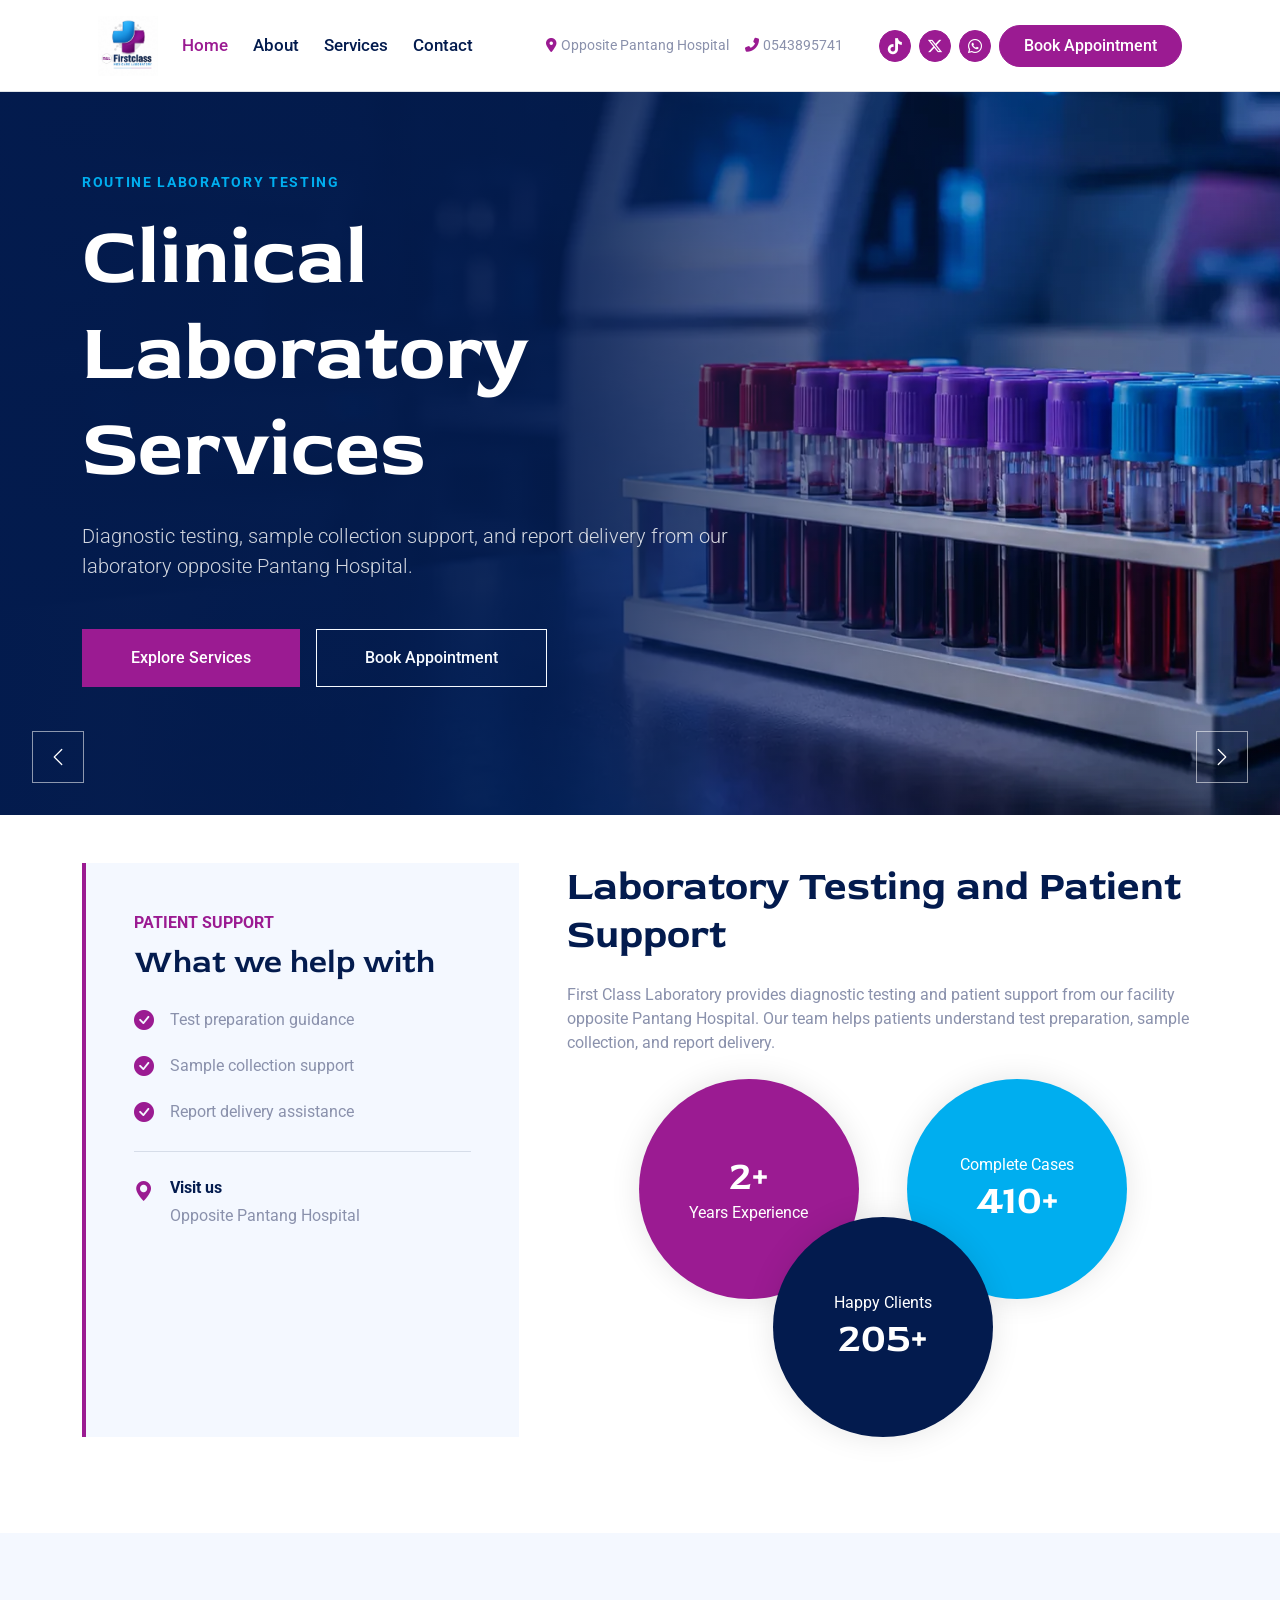
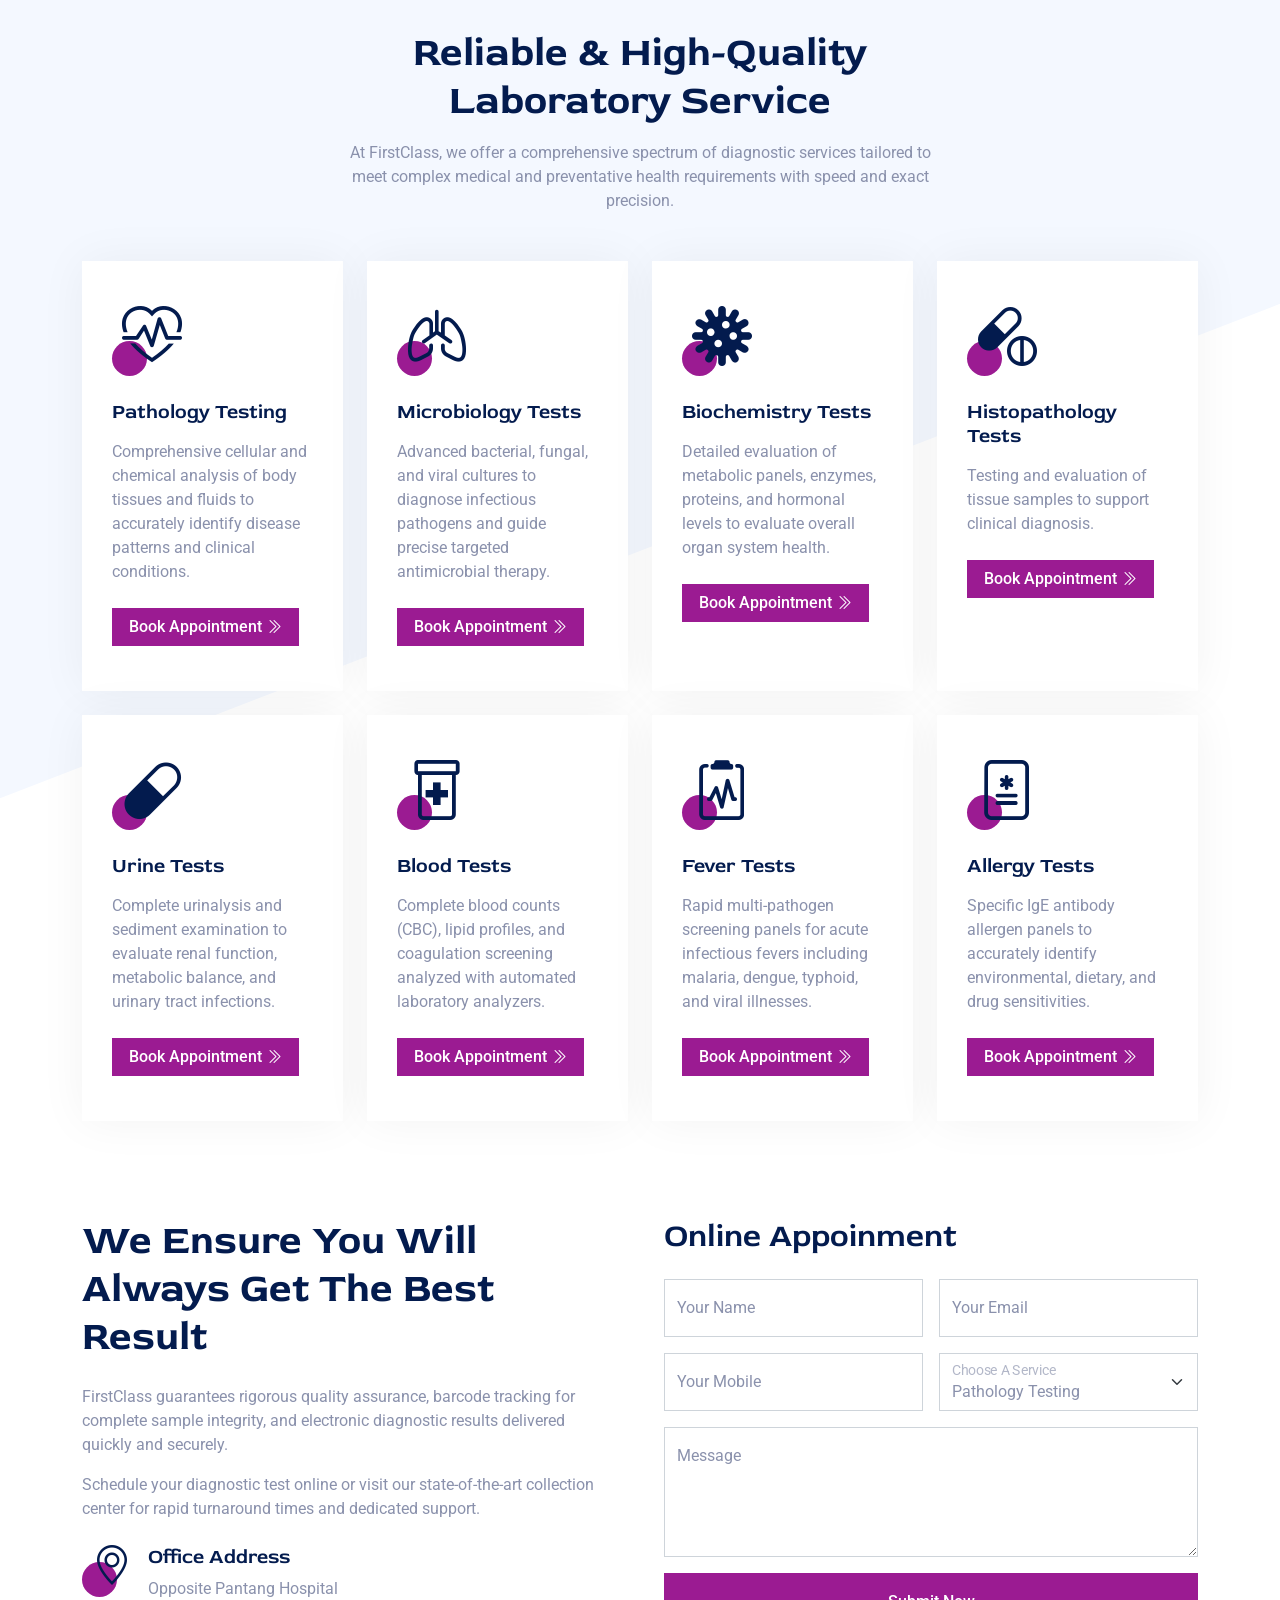
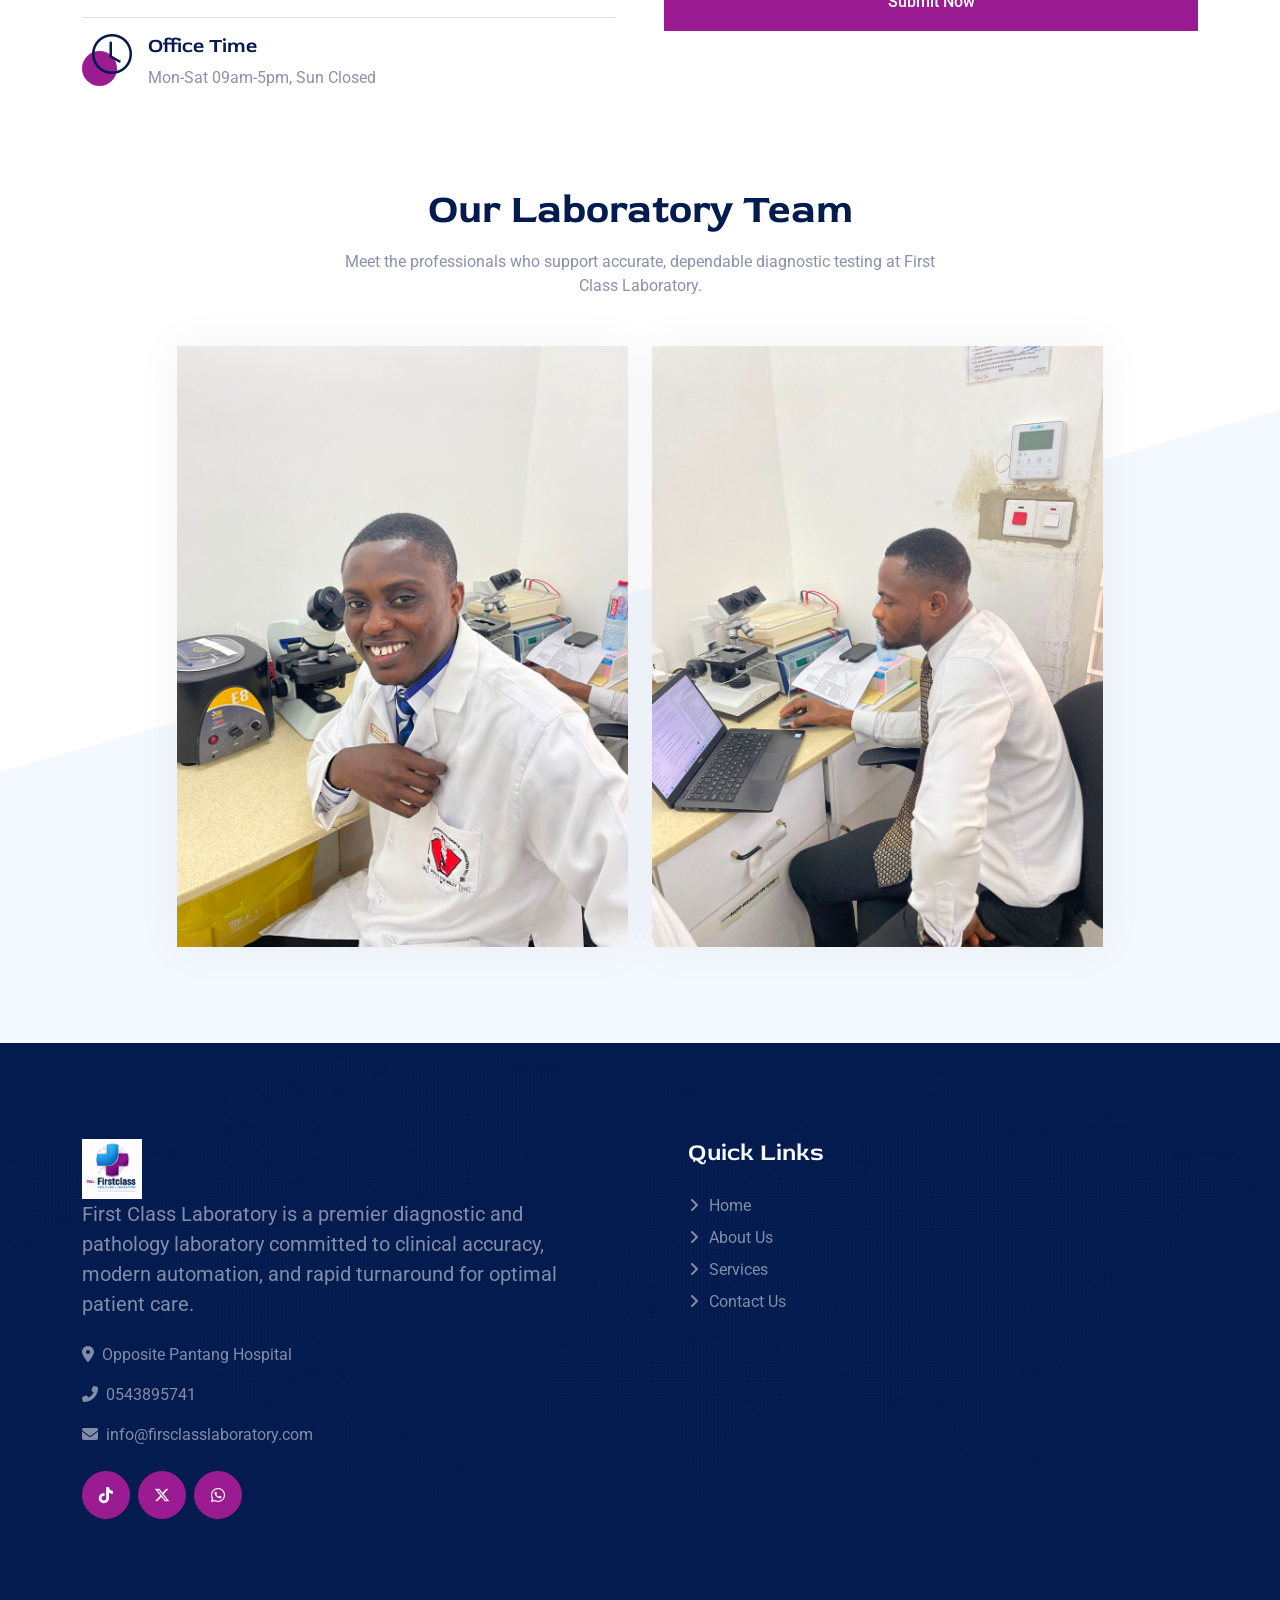
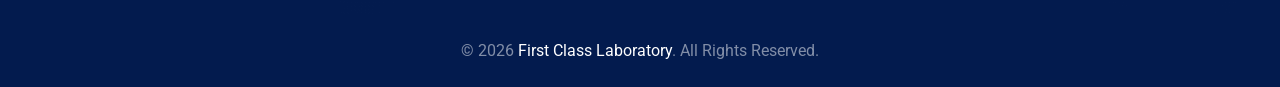
==== commit c04dbfa4: "Update laboratory site content and imagery" ====
--- a/index.html
+++ b/index.html
@@ -75,86 +75,95 @@
     <!-- Header End -->
 
 
-    <!-- Carousel Start -->
-    <div class="container-fluid header-carousel px-0 mb-5">
-        <div id="header-carousel" class="carousel slide carousel-fade" data-bs-ride="carousel">
+    <!-- Hero Start -->
+    <section class="home-hero" aria-label="Featured laboratory services">
+        <div id="home-hero-carousel" class="carousel slide carousel-fade" data-bs-ride="carousel" data-bs-interval="6500">
             <div class="carousel-inner">
                 <div class="carousel-item active">
-                    <img class="w-100" src="img/carousel-1.jpg" alt="Image">
-                    <div class="carousel-caption">
-                        <div class="container">
-                            <div class="row justify-content-start">
-                                <div class="col-lg-7 text-start">
-                                    <h1 class="display-1 text-white animated slideInRight mb-3">Award-Winning Clinical Laboratory</h1>
-                                    <p class="mb-5 animated slideInRight">FirstClass Laboratory delivers highly accurate diagnostic testing, rapid sample processing, and comprehensive clinical analytics using state-of-the-art diagnostic technology.</p>
-                                    <a href="service.html" class="btn btn-primary py-3 px-5 animated slideInRight">Explore Services</a>
+                    <div class="home-hero-slide">
+                        <img class="home-hero-image" src="img/hero-blood-samples.webp" alt="" aria-hidden="true">
+                        <div class="container home-hero-content">
+                            <div class="home-hero-copy">
+                                <span class="home-hero-kicker">Routine laboratory testing</span>
+                                <h1 class="display-1 text-white mb-4">Clinical Laboratory Services</h1>
+                                <p class="lead mb-5">Diagnostic testing, sample collection support, and report delivery from our laboratory opposite Pantang Hospital.</p>
+                                <div class="d-flex flex-wrap gap-3">
+                                    <a href="service.html" class="btn btn-primary py-3 px-5">Explore Services</a>
+                                    <a href="appointment.html" class="btn btn-outline-light py-3 px-5">Book Appointment</a>
                                 </div>
                             </div>
                         </div>
                     </div>
                 </div>
                 <div class="carousel-item">
-                    <img class="w-100" src="img/carousel-2.jpg" alt="Image">
-                    <div class="carousel-caption">
-                        <div class="container">
-                            <div class="row justify-content-end">
-                                <div class="col-lg-7 text-end">
-                                    <h1 class="display-1 text-white animated slideInLeft mb-3">Expert Doctors & Pathology Specialists</h1>
-                                    <p class="mb-5 animated slideInLeft">Our board-certified pathologists, clinical microbiologists, and experienced lab technicians are dedicated to delivering precision diagnostics and compassionate care.</p>
-                                    <a href="about.html" class="btn btn-primary py-3 px-5 animated slideInLeft">About Us</a>
+                    <div class="home-hero-slide">
+                        <img class="home-hero-image" src="img/hero-microscopy.webp" alt="" aria-hidden="true">
+                        <div class="container home-hero-content">
+                            <div class="home-hero-copy">
+                                <span class="home-hero-kicker">Microscopy and sample analysis</span>
+                                <h2 class="display-1 text-white mb-4">From Sample to Report</h2>
+                                <p class="lead mb-5">Our team supports patients with test preparation, sample collection, and report delivery.</p>
+                                <div class="d-flex flex-wrap gap-3">
+                                    <a href="appointment.html" class="btn btn-primary py-3 px-5">Book Appointment</a>
+                                    <a href="about.html" class="btn btn-outline-light py-3 px-5">About Us</a>
                                 </div>
                             </div>
                         </div>
                     </div>
                 </div>
             </div>
-            <button class="carousel-control-prev" type="button" data-bs-target="#header-carousel" data-bs-slide="prev">
+            <button class="carousel-control-prev home-hero-control" type="button" data-bs-target="#home-hero-carousel" data-bs-slide="prev">
                 <span class="carousel-control-prev-icon" aria-hidden="true"></span>
-                <span class="visually-hidden">Previous</span>
+                <span class="visually-hidden">Previous slide</span>
             </button>
-            <button class="carousel-control-next" type="button" data-bs-target="#header-carousel" data-bs-slide="next">
+            <button class="carousel-control-next home-hero-control" type="button" data-bs-target="#home-hero-carousel" data-bs-slide="next">
                 <span class="carousel-control-next-icon" aria-hidden="true"></span>
-                <span class="visually-hidden">Next</span>
+                <span class="visually-hidden">Next slide</span>
             </button>
         </div>
-    </div>
-    <!-- Carousel End -->
+    </section>
+    <!-- Hero End -->
 
 
     <!-- About Start -->
     <div class="container-fluid py-5">
         <div class="container pb-5">
             <div class="row g-5">
-                <div class="col-lg-6 wow fadeIn" data-wow-delay="0.1s">
-                    <div class="row g-3">
-                        <div class="col-6">
-                            <img class="img-fluid w-100" src="img/about-1.jpg" alt="">
-                        </div>
-                        <div class="col-6">
-                            <img class="img-fluid w-100" src="img/about-2.jpg" alt="">
-                        </div>
-                        <div class="col-6">
-                            <img class="img-fluid w-100" src="img/about-3.jpg" alt="">
-                        </div>
-                        <div class="col-6">
-                            <div class="bg-primary text-white p-4 h-100 d-flex flex-column justify-content-center">
-                                <div class="icon-box-light mb-2">
-                                    <i class="bi bi-award text-dark"></i>
-                                </div>
-                                <h1 class="display-5 text-white mb-0" data-toggle="counter-up">10</h1>
-                                <small class="fs-5 text-white">Years Experience</small>
-                            </div>
-                        </div>
-                    </div>
-                </div>
-                <div class="col-lg-6 wow fadeIn" data-wow-delay="0.5s">
-                    <h1 class="display-6 mb-4">Trusted Lab Experts and Latest Lab Technologies</h1>
-                    <p class="mb-4">At FirstClass, we standardise healthcare excellence with cutting-edge automated testing systems and strict ISO-certified quality controls. From routine blood panels to specialized genetic and histopathological screening, our facility delivers rapid, dependable diagnostics that physicians and patients trust.</p>
+                <div class="col-lg-5 wow fadeIn" data-wow-delay="0.1s">
+                    <div class="about-support-panel h-100">
+                        <p class="text-uppercase text-primary fw-bold mb-2">Patient support</p>
+                        <h3 class="h2 mb-4">What we help with</h3>
+                        <ul class="list-unstyled mb-4">
+                            <li class="d-flex align-items-center mb-3">
+                                <i class="bi bi-check-circle-fill about-support-icon" aria-hidden="true"></i>
+                                <span>Test preparation guidance</span>
+                            </li>
+                            <li class="d-flex align-items-center mb-3">
+                                <i class="bi bi-check-circle-fill about-support-icon" aria-hidden="true"></i>
+                                <span>Sample collection support</span>
+                            </li>
+                            <li class="d-flex align-items-center">
+                                <i class="bi bi-check-circle-fill about-support-icon" aria-hidden="true"></i>
+                                <span>Report delivery assistance</span>
+                            </li>
+                        </ul>
+                        <div class="about-support-location d-flex align-items-start">
+                            <i class="bi bi-geo-alt-fill about-support-icon" aria-hidden="true"></i>
+                            <div>
+                                <p class="fw-bold text-dark mb-1">Visit us</p>
+                                <p class="mb-0">Opposite Pantang Hospital</p>
+                            </div>
+                        </div>
+                    </div>
+                </div>
+                <div class="col-lg-7 wow fadeIn" data-wow-delay="0.5s">
+                    <h2 class="display-6 mb-4">Laboratory Testing and Patient Support</h2>
+                    <p class="mb-4">First Class Laboratory provides diagnostic testing and patient support from our facility opposite Pantang Hospital. Our team helps patients understand test preparation, sample collection, and report delivery.</p>
                     <div class="row g-4 g-sm-5 justify-content-center">
                         <div class="col-sm-6">
                             <div class="about-fact btn-square flex-column rounded-circle bg-primary ms-sm-auto">
-                                <p class="text-white mb-0">Awards Won</p>
-                                <h1 class="text-white mb-0" data-toggle="counter-up">3</h1>
+                                <h1 class="text-white mb-0"><span data-toggle="counter-up">5</span>+</h1>
+                                <p class="text-white mb-0">Years Experience</p>
                             </div>
                         </div>
                         <div class="col-sm-6 text-start">
@@ -221,7 +230,7 @@
                             <i class="bi bi-capsule-pill text-dark"></i>
                         </div>
                         <h5 class="mb-3">Histopathology Tests</h5>
-                            <p class="mb-4">Microscopic examination of tissue biopsies by expert pathologists for definitive oncological and surgical tissue evaluation.</p>
+                            <p class="mb-4">Testing and evaluation of tissue samples to support clinical diagnosis.</p>
                         <a class="btn btn-primary px-3" href="https://wa.me/233543895741" target="_blank">Book Appointment<i class="bi bi-chevron-double-right ms-1"></i></a>
                     </div>
                 </div>
@@ -352,70 +361,22 @@
     <!-- Team Start -->
     <div class="container-fluid container-team py-5">
         <div class="container pb-5">
-            <div class="row g-5 align-items-center mb-5">
-                <div class="col-md-6 wow fadeIn" data-wow-delay="0.3s">
-                    <img class="img-fluid w-100" src="img/team-1.jpg" alt="">
-                </div>
-                <div class="col-md-6 wow fadeIn" data-wow-delay="0.5s">
-                    <h1 class="display-6 mb-3">Dr. Patrick Emilie Kamryn</h1>
-                    <p class="mb-1">CEO & Founder</p>
-                    <p class="mb-5">First Class Laboratory, Opposite Pantang Hospital</p>
-                    <h3 class="mb-3">Biography</h3>
-                    <p class="mb-4">Dr. Patrick Emilie Kamryn founded FirstClass with a vision to make world-class diagnostic testing fast, precise, and accessible. With over 15 years of leadership in clinical pathology and medical biochemistry, he oversees our cutting-edge laboratory operations.</p>
-                    <p class="mb-4">Under his guidance, FirstClass has implemented automated diagnostic workflows, electronic medical record integration, and seamless digital report delivery for healthcare providers and patients alike.</p>
-                    <div class="d-flex">
-                        <a class="btn btn-lg-square btn-primary me-2" href="https://www.tiktok.com/@firstclasslab21" target="_blank" title="TikTok"><i class="fab fa-tiktok"></i></a>
-                        <a class="btn btn-lg-square btn-primary me-2" href="https://x.com" target="_blank" title="X (Twitter)"><i class="fab fa-x-twitter"></i></a>
-                        <a class="btn btn-lg-square btn-primary me-2" href="https://wa.me/233543895741" target="_blank" title="WhatsApp"><i class="fab fa-whatsapp"></i></a>
-                    </div>
-                </div>
-            </div>
-            <div class="row g-4">
-                <div class="col-lg-4 col-md-6 wow fadeInUp" data-wow-delay="0.1s">
+            <div class="text-center mx-auto mb-5 wow fadeInUp" data-wow-delay="0.1s" style="max-width: 600px;">
+                <h1 class="display-6 mb-3">Our Laboratory Team</h1>
+                <p class="mb-0">Meet the professionals who support accurate, dependable diagnostic testing at First Class Laboratory.</p>
+            </div>
+            <div class="row g-4 justify-content-center">
+                <div class="col-lg-5 col-md-6 wow fadeInUp" data-wow-delay="0.1s">
                     <div class="team-item">
                         <div class="position-relative overflow-hidden">
-                            <img class="img-fluid w-100" src="img/team-2.jpg" alt="Kwesi Appiah">
-                            <div class="team-social">
-                                <a class="btn btn-square btn-primary mx-1" href="https://www.tiktok.com/@firstclasslab21" target="_blank" title="TikTok"><i class="fab fa-tiktok"></i></a>
-                                <a class="btn btn-square btn-primary mx-1" href="https://x.com" target="_blank" title="X (Twitter)"><i class="fab fa-x-twitter"></i></a>
-                                <a class="btn btn-square btn-primary mx-1" href="https://wa.me/233543895741" target="_blank" title="WhatsApp"><i class="fab fa-whatsapp"></i></a>
-                            </div>
-                        </div>
-                        <div class="text-center p-4">
-                            <h5 class="mb-1">Kwesi Appiah</h5>
-                            <span>Laboratory Scientist</span>
-                        </div>
-                    </div>
-                </div>
-                <div class="col-lg-4 col-md-6 wow fadeInUp" data-wow-delay="0.3s">
+                            <img class="img-fluid w-100" src="img/staff1.jpeg" alt="First Class Laboratory staff member at a microscope">
+                        </div>
+                    </div>
+                </div>
+                <div class="col-lg-5 col-md-6 wow fadeInUp" data-wow-delay="0.3s">
                     <div class="team-item">
                         <div class="position-relative overflow-hidden">
-                            <img class="img-fluid w-100" src="img/team-3.jpg" alt="Akosua Mensah">
-                            <div class="team-social">
-                                <a class="btn btn-square btn-primary mx-1" href="https://www.tiktok.com/@firstclasslab21" target="_blank" title="TikTok"><i class="fab fa-tiktok"></i></a>
-                                <a class="btn btn-square btn-primary mx-1" href="https://x.com" target="_blank" title="X (Twitter)"><i class="fab fa-x-twitter"></i></a>
-                                <a class="btn btn-square btn-primary mx-1" href="https://wa.me/233543895741" target="_blank" title="WhatsApp"><i class="fab fa-whatsapp"></i></a>
-                            </div>
-                        </div>
-                        <div class="text-center p-4">
-                            <h5 class="mb-1">Akosua Mensah</h5>
-                            <span>Laboratory Scientist</span>
-                        </div>
-                    </div>
-                </div>
-                <div class="col-lg-4 col-md-6 wow fadeInUp" data-wow-delay="0.5s">
-                    <div class="team-item">
-                        <div class="position-relative overflow-hidden">
-                            <img class="img-fluid w-100" src="img/team-4.jpg" alt="Emmanuel Osei">
-                            <div class="team-social">
-                                <a class="btn btn-square btn-primary mx-1" href="https://www.tiktok.com/@firstclasslab21" target="_blank" title="TikTok"><i class="fab fa-tiktok"></i></a>
-                                <a class="btn btn-square btn-primary mx-1" href="https://x.com" target="_blank" title="X (Twitter)"><i class="fab fa-x-twitter"></i></a>
-                                <a class="btn btn-square btn-primary mx-1" href="https://wa.me/233543895741" target="_blank" title="WhatsApp"><i class="fab fa-whatsapp"></i></a>
-                            </div>
-                        </div>
-                        <div class="text-center p-4">
-                            <h5 class="mb-1">Emmanuel Osei</h5>
-                            <span>Laboratory Scientist</span>
+                            <img class="img-fluid w-100" src="img/stff2.jpeg" alt="First Class Laboratory staff member reviewing laboratory work">
                         </div>
                     </div>
                 </div>
@@ -436,7 +397,7 @@
                     <p class="fs-5 mb-4">First Class Laboratory is a premier diagnostic and pathology laboratory committed to clinical accuracy, modern automation, and rapid turnaround for optimal patient care.</p>
                     <p><i class="fa fa-map-marker-alt me-2"></i>Opposite Pantang Hospital</p>
                     <p><a href="tel:0543895741" class="text-white-50"><i class="fa fa-phone-alt me-2"></i>0543895741</a></p>
-                    <p><a href="mailto:info@firstclass.com" class="text-white-50"><i class="fa fa-envelope me-2"></i>info@firstclass.com</a></p>
+                    <p><a href="mailto:info@firsclasslaboratory.com" class="text-white-50"><i class="fa fa-envelope me-2"></i>info@firsclasslaboratory.com</a></p>
                     <div class="d-flex mt-4">
                         <a class="btn btn-lg-square btn-primary me-2" href="https://www.tiktok.com/@firstclasslab21" target="_blank" title="TikTok"><i class="fab fa-tiktok"></i></a>
                         <a class="btn btn-lg-square btn-primary me-2" href="https://x.com" target="_blank" title="X (Twitter)"><i class="fab fa-x-twitter"></i></a>
@@ -465,7 +426,7 @@
         <div class="container">
             <div class="row">
                 <div class="col-md-12 text-center">
-                    <p class="mb-0">&copy; <a href="#">First Class Laboratory</a>. All Rights Reserved.</p>
+                    <p class="mb-0">&copy; 2026 <a href="#">First Class Laboratory</a>. All Rights Reserved.</p>
                 </div>
             </div>
         </div>
--- a/css/style.css
+++ b/css/style.css
@@ -180,48 +180,130 @@
 
 /*** Header ***/
 @media (min-width: 992px) {
-    .header-carousel,
+    .home-hero,
     .page-header {
         margin-top: -34px;
     }
 }
 
-.carousel-caption {
+.home-hero {
+    position: relative;
+    overflow: hidden;
+    background: var(--bs-dark);
+}
+
+.home-hero-slide {
+    position: relative;
+    min-height: 720px;
+}
+
+.home-hero-slide::after {
+    position: absolute;
+    content: "";
+    inset: 0;
+    background: linear-gradient(90deg, rgba(3, 27, 78, .97) 0%, rgba(3, 27, 78, .86) 42%, rgba(3, 27, 78, .28) 76%, rgba(3, 27, 78, .12) 100%);
+}
+
+.home-hero-image {
+    position: absolute;
+    width: 100%;
+    height: 100%;
     top: 0;
     left: 0;
-    right: 0;
-    bottom: 0;
+    object-fit: cover;
+    object-position: center;
+}
+
+.home-hero-content {
+    position: relative;
+    z-index: 1;
     display: flex;
     align-items: center;
-    background: rgba(3, 27, 78, .3);
-    z-index: 1;
-}
-
-.carousel-control-prev,
-.carousel-control-next {
-    width: 15%;
-}
-
-.carousel-control-prev-icon,
-.carousel-control-next-icon {
-    width: 3.5rem;
-    height: 3.5rem;
-    border-radius: 3.5rem;
-    background-color: var(--bs-primary);
-    border: 15px solid var(--bs-primary);
-}
-
-@media (max-width: 767.98px) {
-    #header-carousel .carousel-item {
-        position: relative;
-        min-height: 450px;
-    }
-    
-    #header-carousel .carousel-item img {
-        position: absolute;
-        width: 100%;
-        height: 100%;
-        object-fit: cover;
+    min-height: 720px;
+    padding-top: 7rem;
+    padding-bottom: 8rem;
+}
+
+.home-hero-copy {
+    max-width: 670px;
+}
+
+.home-hero-copy .lead {
+    color: rgba(255, 255, 255, .82);
+}
+
+.home-hero-kicker {
+    display: inline-block;
+    margin-bottom: 1rem;
+    color: var(--bs-secondary);
+    font-size: .875rem;
+    font-weight: 700;
+    letter-spacing: .12em;
+    text-transform: uppercase;
+}
+
+.home-hero-control {
+    width: 3.25rem;
+    height: 3.25rem;
+    top: auto;
+    bottom: 2rem;
+    border: 1px solid rgba(255, 255, 255, .55);
+    opacity: 1;
+}
+
+.home-hero .carousel-control-prev {
+    left: 2rem;
+    right: auto;
+}
+
+.home-hero .carousel-control-next {
+    right: 2rem;
+}
+
+.home-hero-control .carousel-control-prev-icon,
+.home-hero-control .carousel-control-next-icon {
+    width: 1.25rem;
+    height: 1.25rem;
+}
+
+@media (max-width: 991.98px) {
+    .home-hero-slide,
+    .home-hero-content {
+        min-height: 680px;
+    }
+
+    .home-hero-slide::after {
+        background: rgba(3, 27, 78, .82);
+    }
+}
+
+@media (max-width: 575.98px) {
+    .home-hero-slide,
+    .home-hero-content {
+        min-height: 700px;
+    }
+
+    .home-hero-content {
+        align-items: flex-start;
+        padding-top: 4.5rem;
+        padding-bottom: 7rem;
+    }
+
+    .home-hero-image {
+        object-position: 68% center;
+    }
+
+    .home-hero-control {
+        bottom: 1.5rem;
+    }
+
+    .home-hero .carousel-control-prev {
+        left: 1.25rem;
+        right: auto;
+    }
+
+    .home-hero .carousel-control-next {
+        right: 1.25rem;
     }
 }
 
@@ -242,10 +324,34 @@
 
 
 /*** About ***/
+.about-support-panel {
+    padding: 3rem;
+    background: var(--bs-light);
+    border-left: 4px solid var(--bs-primary);
+}
+
+.about-support-icon {
+    flex: 0 0 auto;
+    margin-right: 1rem;
+    color: var(--bs-primary);
+    font-size: 1.25rem;
+}
+
+.about-support-location {
+    padding-top: 1.5rem;
+    border-top: 1px solid rgba(3, 27, 78, .12);
+}
+
 .about-fact {
     width: 220px;
     height: 220px;
     box-shadow: 0 0 30px rgba(0, 0, 0, .1);
+}
+
+@media (max-width: 575.98px) {
+    .about-support-panel {
+        padding: 1.75rem;
+    }
 }
 
 @media (min-width: 576px) {
@@ -391,6 +497,16 @@
     }
 }
 
+.contact-info h2 {
+    overflow-wrap: anywhere;
+}
+
+@media (max-width: 575.98px) {
+    .contact-info h2 {
+        font-size: 1.35rem;
+    }
+}
+
 
 /*** Footer ***/
 .footer {
@@ -454,4 +570,4 @@
     background-color: var(--bs-secondary) !important;
     border-color: var(--bs-secondary) !important;
     color: #fff !important;
-}+}
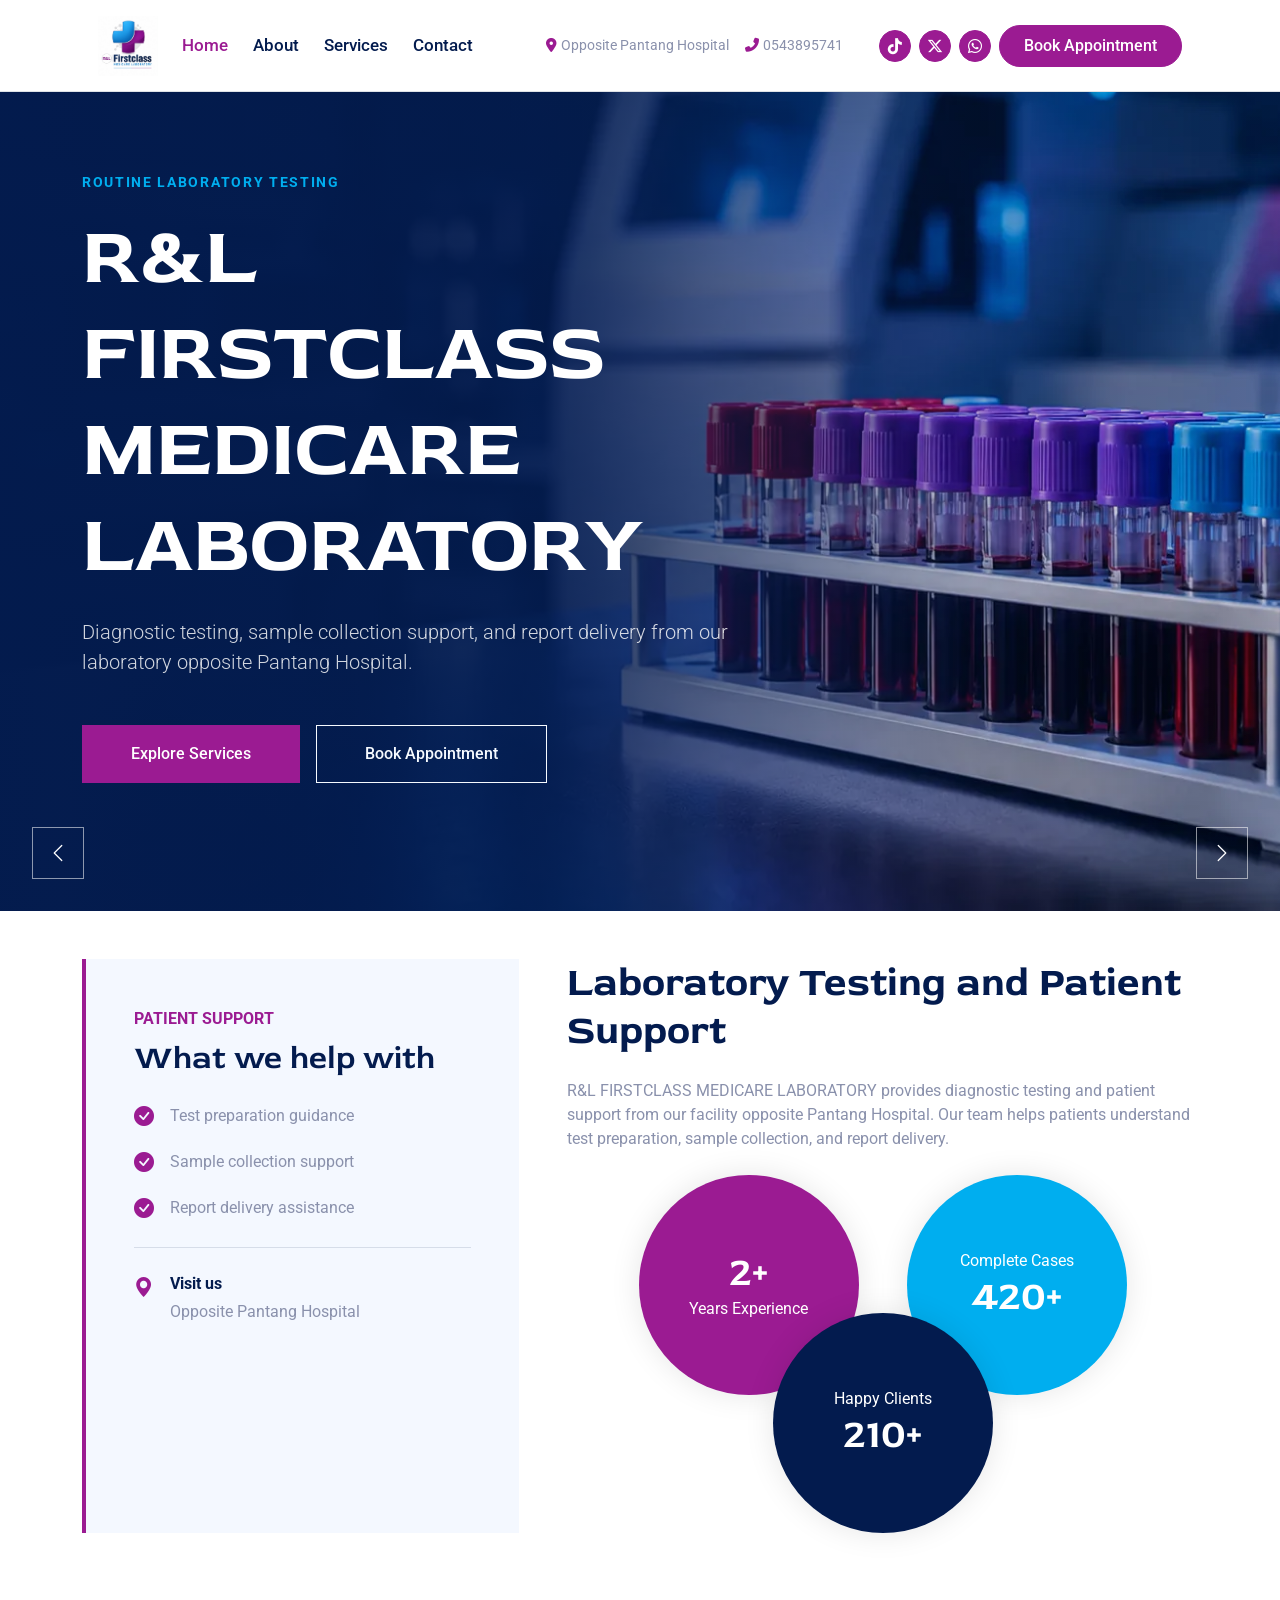
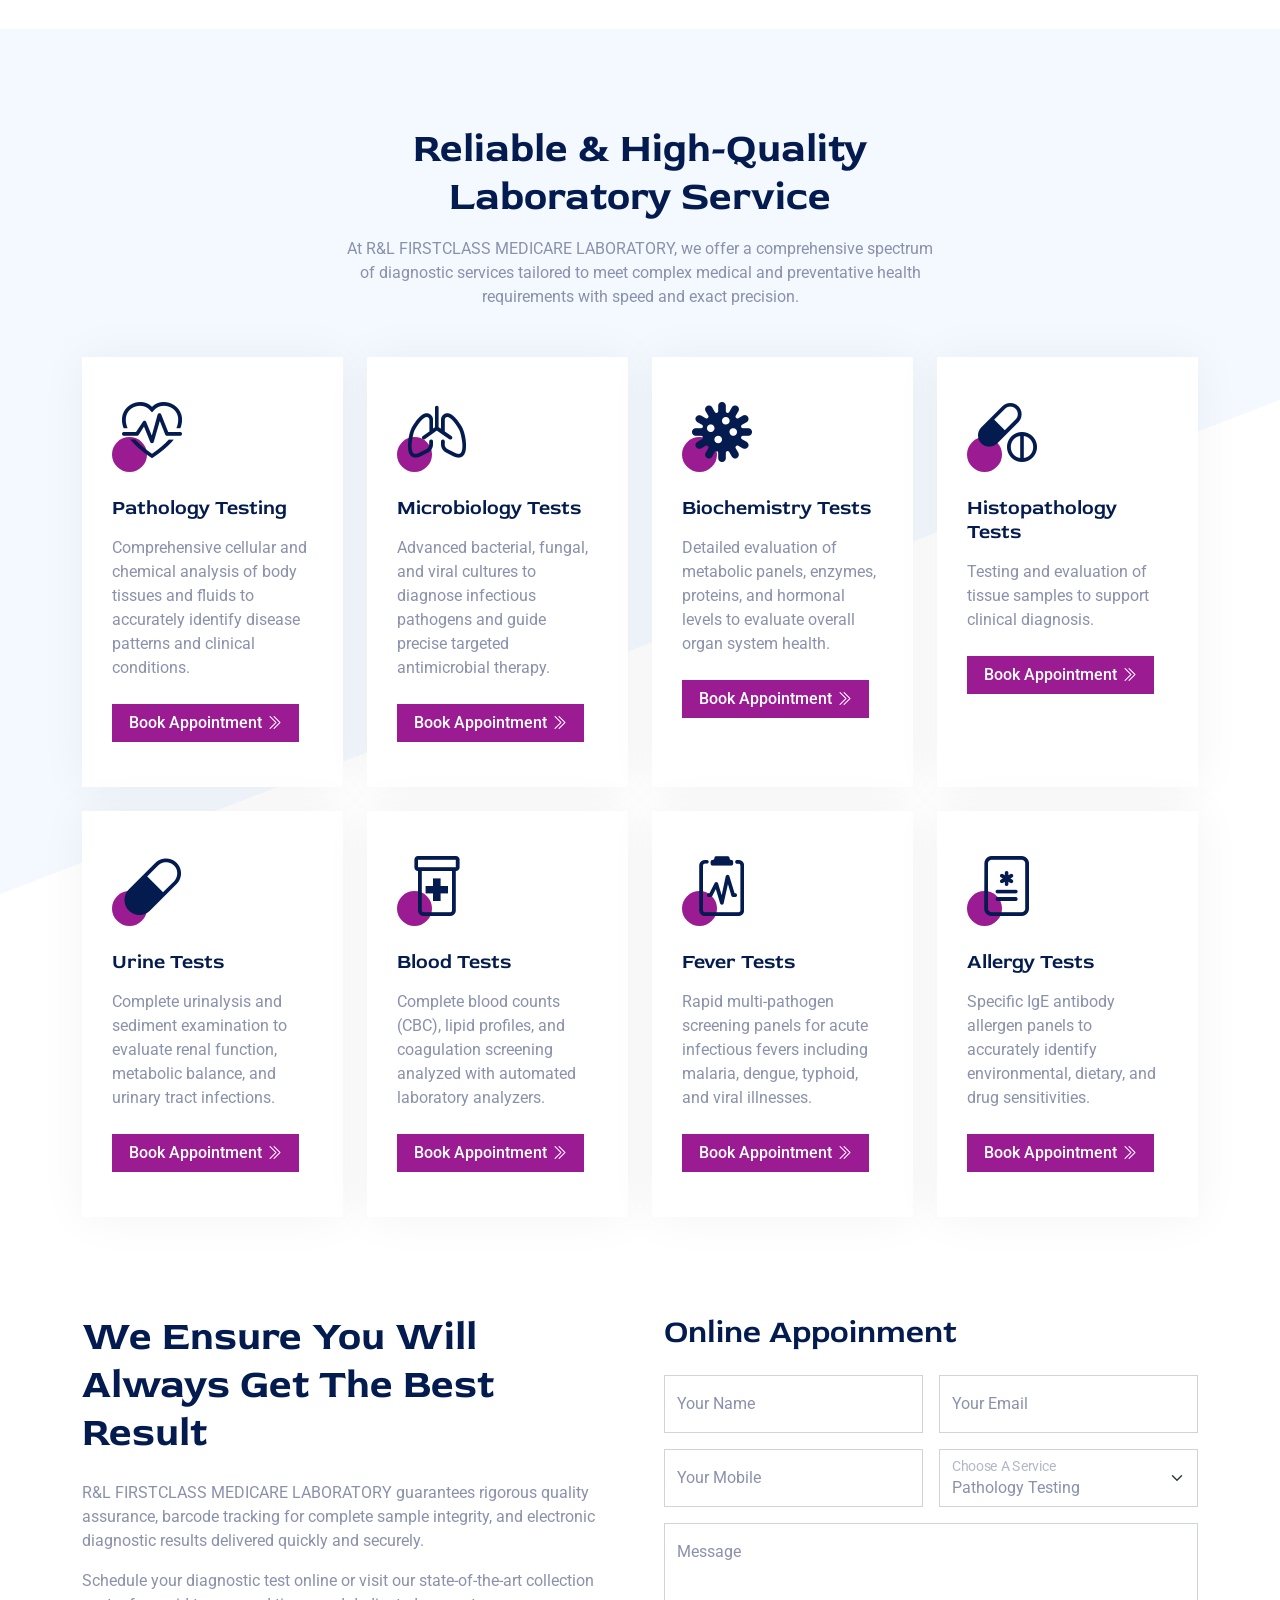
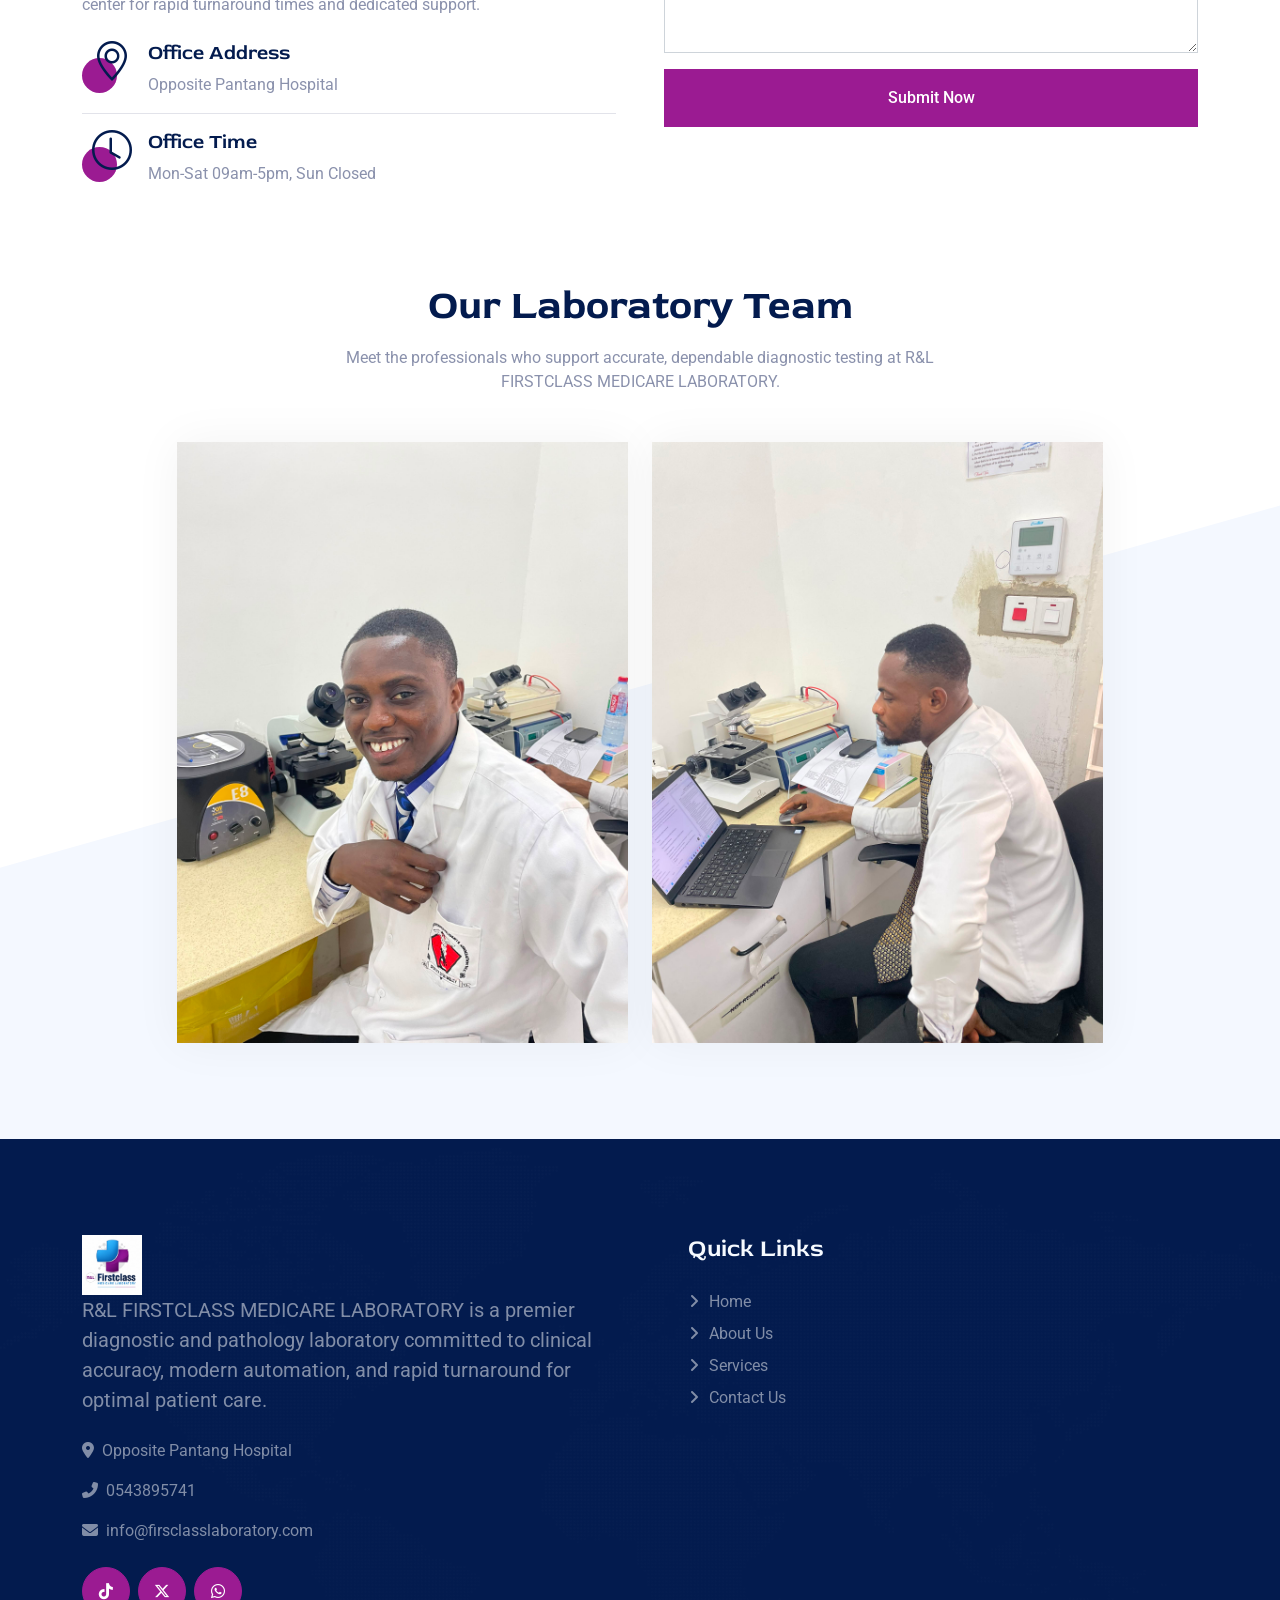
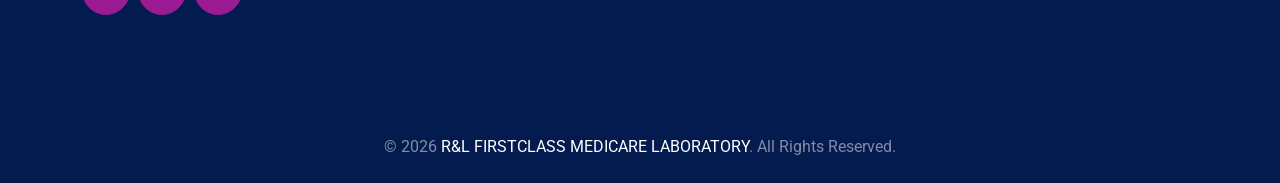
==== commit d7c46371: "fix: align site with official laboratory name Uses the Google-performing business name consistently " ====
--- a/index.html
+++ b/index.html
@@ -3,10 +3,29 @@
 
 <head>
     <meta charset="utf-8">
-    <title>First Class Laboratory - Premier Diagnostic Center</title>
+    <title>R&amp;L FIRSTCLASS MEDICARE LABORATORY | Diagnostic Lab</title>
     <meta content="width=device-width, initial-scale=1.0" name="viewport">
-    <meta content="First Class, First Class Lab, firstclasslab21, pathology, diagnostic testing, blood test" name="keywords">
-    <meta content="First Class Laboratory - Premier medical diagnostic testing and clinical laboratory services." name="description">
+    <meta content="R&amp;L FIRSTCLASS MEDICARE LABORATORY, R&amp;L FirstClass, First Class Lab, firstclasslab21, pathology, diagnostic testing, blood test" name="keywords">
+    <meta content="R&amp;L FIRSTCLASS MEDICARE LABORATORY provides medical diagnostic testing, sample collection support, and fast report delivery opposite Pantang Hospital." name="description">
+    <meta name="robots" content="index, follow">
+    <meta name="theme-color" content="#061b4f">
+
+    <script type="application/ld+json">
+    {
+        "@context": "https://schema.org",
+        "@type": "MedicalClinic",
+        "name": "R&L FIRSTCLASS MEDICARE LABORATORY",
+        "alternateName": ["First Class Laboratory", "FirstClass Lab"],
+        "description": "Diagnostic laboratory testing and patient support opposite Pantang Hospital.",
+        "telephone": "+233543895741",
+        "email": "info@firsclasslaboratory.com",
+        "address": {
+            "@type": "PostalAddress",
+            "addressLocality": "Pantang",
+            "addressCountry": "GH"
+        }
+    }
+    </script>
 
     <!-- Favicon -->
     <link href="img/favicon.ico" rel="icon">
@@ -45,7 +64,7 @@
         <div class="container">
             <nav class="navbar navbar-expand-lg navbar-light bg-white py-0 px-3">
                 <a href="index.html" class="navbar-brand me-4">
-                    <img src="img/firstclass.jpeg" alt="First Class Logo" style="height: 60px;">
+                    <img src="img/firstclass.jpeg" alt="R&amp;L FIRSTCLASS MEDICARE LABORATORY logo" style="height: 60px;">
                 </a>
                 <button type="button" class="navbar-toggler me-0" data-bs-toggle="collapse"
                     data-bs-target="#navbarCollapse">
@@ -81,11 +100,11 @@
             <div class="carousel-inner">
                 <div class="carousel-item active">
                     <div class="home-hero-slide">
-                        <img class="home-hero-image" src="img/hero-blood-samples.webp" alt="" aria-hidden="true">
+                        <img class="home-hero-image" src="img/hero-blood-samples.webp" alt="" width="1800" height="872" aria-hidden="true">
                         <div class="container home-hero-content">
                             <div class="home-hero-copy">
                                 <span class="home-hero-kicker">Routine laboratory testing</span>
-                                <h1 class="display-1 text-white mb-4">Clinical Laboratory Services</h1>
+                                <h1 class="display-1 text-white mb-4">R&amp;L FIRSTCLASS MEDICARE LABORATORY</h1>
                                 <p class="lead mb-5">Diagnostic testing, sample collection support, and report delivery from our laboratory opposite Pantang Hospital.</p>
                                 <div class="d-flex flex-wrap gap-3">
                                     <a href="service.html" class="btn btn-primary py-3 px-5">Explore Services</a>
@@ -97,7 +116,7 @@
                 </div>
                 <div class="carousel-item">
                     <div class="home-hero-slide">
-                        <img class="home-hero-image" src="img/hero-microscopy.webp" alt="" aria-hidden="true">
+                        <img class="home-hero-image" src="img/hero-microscopy.webp" alt="" width="1800" height="872" aria-hidden="true">
                         <div class="container home-hero-content">
                             <div class="home-hero-copy">
                                 <span class="home-hero-kicker">Microscopy and sample analysis</span>
@@ -158,7 +177,7 @@
                 </div>
                 <div class="col-lg-7 wow fadeIn" data-wow-delay="0.5s">
                     <h2 class="display-6 mb-4">Laboratory Testing and Patient Support</h2>
-                    <p class="mb-4">First Class Laboratory provides diagnostic testing and patient support from our facility opposite Pantang Hospital. Our team helps patients understand test preparation, sample collection, and report delivery.</p>
+                    <p class="mb-4">R&amp;L FIRSTCLASS MEDICARE LABORATORY provides diagnostic testing and patient support from our facility opposite Pantang Hospital. Our team helps patients understand test preparation, sample collection, and report delivery.</p>
                     <div class="row g-4 g-sm-5 justify-content-center">
                         <div class="col-sm-6">
                             <div class="about-fact btn-square flex-column rounded-circle bg-primary ms-sm-auto">
@@ -191,7 +210,7 @@
         <div class="container pt-5">
             <div class="text-center mx-auto wow fadeInUp" data-wow-delay="0.1s" style="max-width: 600px;">
                 <h1 class="display-6 mb-3">Reliable & High-Quality Laboratory Service</h1>
-                <p class="mb-5">At FirstClass, we offer a comprehensive spectrum of diagnostic services tailored to meet complex medical and preventative health requirements with speed and exact precision.</p>
+                <p class="mb-5">At R&amp;L FIRSTCLASS MEDICARE LABORATORY, we offer a comprehensive spectrum of diagnostic services tailored to meet complex medical and preventative health requirements with speed and exact precision.</p>
             </div>
             <div class="row g-4">
                 <div class="col-lg-3 col-md-6 wow fadeInUp" data-wow-delay="0.1s">
@@ -286,7 +305,7 @@
             <div class="row g-5">
                 <div class="col-lg-6 wow fadeInUp" data-wow-delay="0.1s">
                     <h1 class="display-6 mb-4">We Ensure You Will Always Get The Best Result</h1>
-                    <p>FirstClass guarantees rigorous quality assurance, barcode tracking for complete sample integrity, and electronic diagnostic results delivered quickly and securely.</p>
+                    <p>R&amp;L FIRSTCLASS MEDICARE LABORATORY guarantees rigorous quality assurance, barcode tracking for complete sample integrity, and electronic diagnostic results delivered quickly and securely.</p>
                     <p class="mb-4">Schedule your diagnostic test online or visit our state-of-the-art collection center for rapid turnaround times and dedicated support.</p>
                     <div class="d-flex align-items-start wow fadeIn" data-wow-delay="0.3s">
                         <div class="icon-box-primary">
@@ -363,20 +382,20 @@
         <div class="container pb-5">
             <div class="text-center mx-auto mb-5 wow fadeInUp" data-wow-delay="0.1s" style="max-width: 600px;">
                 <h1 class="display-6 mb-3">Our Laboratory Team</h1>
-                <p class="mb-0">Meet the professionals who support accurate, dependable diagnostic testing at First Class Laboratory.</p>
+                <p class="mb-0">Meet the professionals who support accurate, dependable diagnostic testing at R&amp;L FIRSTCLASS MEDICARE LABORATORY.</p>
             </div>
             <div class="row g-4 justify-content-center">
                 <div class="col-lg-5 col-md-6 wow fadeInUp" data-wow-delay="0.1s">
                     <div class="team-item">
                         <div class="position-relative overflow-hidden">
-                            <img class="img-fluid w-100" src="img/staff1.jpeg" alt="First Class Laboratory staff member at a microscope">
+                            <img class="img-fluid w-100" src="img/staff1.jpeg" alt="R&amp;L FIRSTCLASS MEDICARE LABORATORY staff member at a microscope" width="1920" height="2560" loading="lazy">
                         </div>
                     </div>
                 </div>
                 <div class="col-lg-5 col-md-6 wow fadeInUp" data-wow-delay="0.3s">
                     <div class="team-item">
                         <div class="position-relative overflow-hidden">
-                            <img class="img-fluid w-100" src="img/stff2.jpeg" alt="First Class Laboratory staff member reviewing laboratory work">
+                            <img class="img-fluid w-100" src="img/stff2.jpeg" alt="R&amp;L FIRSTCLASS MEDICARE LABORATORY staff member reviewing laboratory work" width="1920" height="2560" loading="lazy">
                         </div>
                     </div>
                 </div>
@@ -392,9 +411,9 @@
             <div class="row g-5 py-5">
                 <div class="col-lg-6 pe-lg-5">
                     <a href="index.html" class="navbar-brand">
-                        <img src="img/firstclass.jpeg" alt="First Class Logo" style="height: 60px;">
+                        <img src="img/firstclass.jpeg" alt="R&amp;L FIRSTCLASS MEDICARE LABORATORY logo" style="height: 60px;">
                     </a>
-                    <p class="fs-5 mb-4">First Class Laboratory is a premier diagnostic and pathology laboratory committed to clinical accuracy, modern automation, and rapid turnaround for optimal patient care.</p>
+                    <p class="fs-5 mb-4">R&amp;L FIRSTCLASS MEDICARE LABORATORY is a premier diagnostic and pathology laboratory committed to clinical accuracy, modern automation, and rapid turnaround for optimal patient care.</p>
                     <p><i class="fa fa-map-marker-alt me-2"></i>Opposite Pantang Hospital</p>
                     <p><a href="tel:0543895741" class="text-white-50"><i class="fa fa-phone-alt me-2"></i>0543895741</a></p>
                     <p><a href="mailto:info@firsclasslaboratory.com" class="text-white-50"><i class="fa fa-envelope me-2"></i>info@firsclasslaboratory.com</a></p>
@@ -426,7 +445,7 @@
         <div class="container">
             <div class="row">
                 <div class="col-md-12 text-center">
-                    <p class="mb-0">&copy; 2026 <a href="#">First Class Laboratory</a>. All Rights Reserved.</p>
+                    <p class="mb-0">&copy; 2026 <a href="#">R&amp;L FIRSTCLASS MEDICARE LABORATORY</a>. All Rights Reserved.</p>
                 </div>
             </div>
         </div>
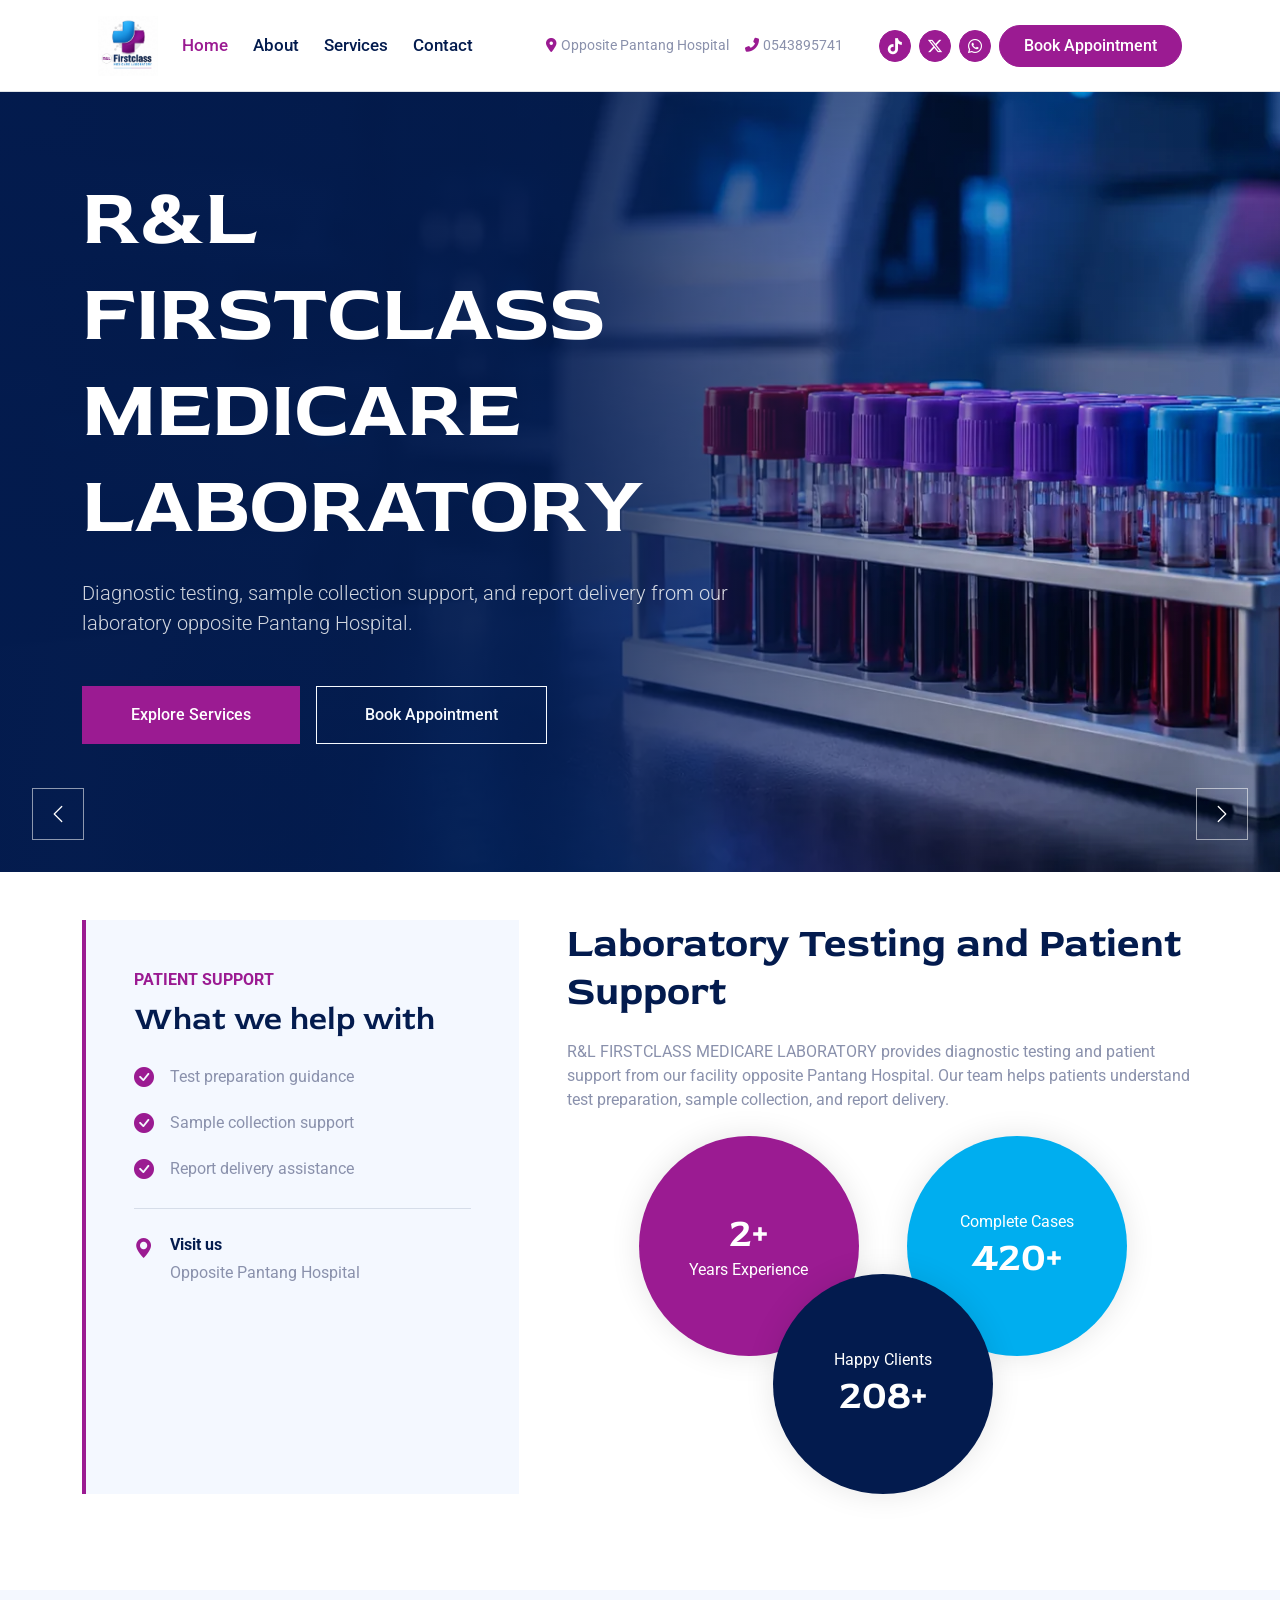
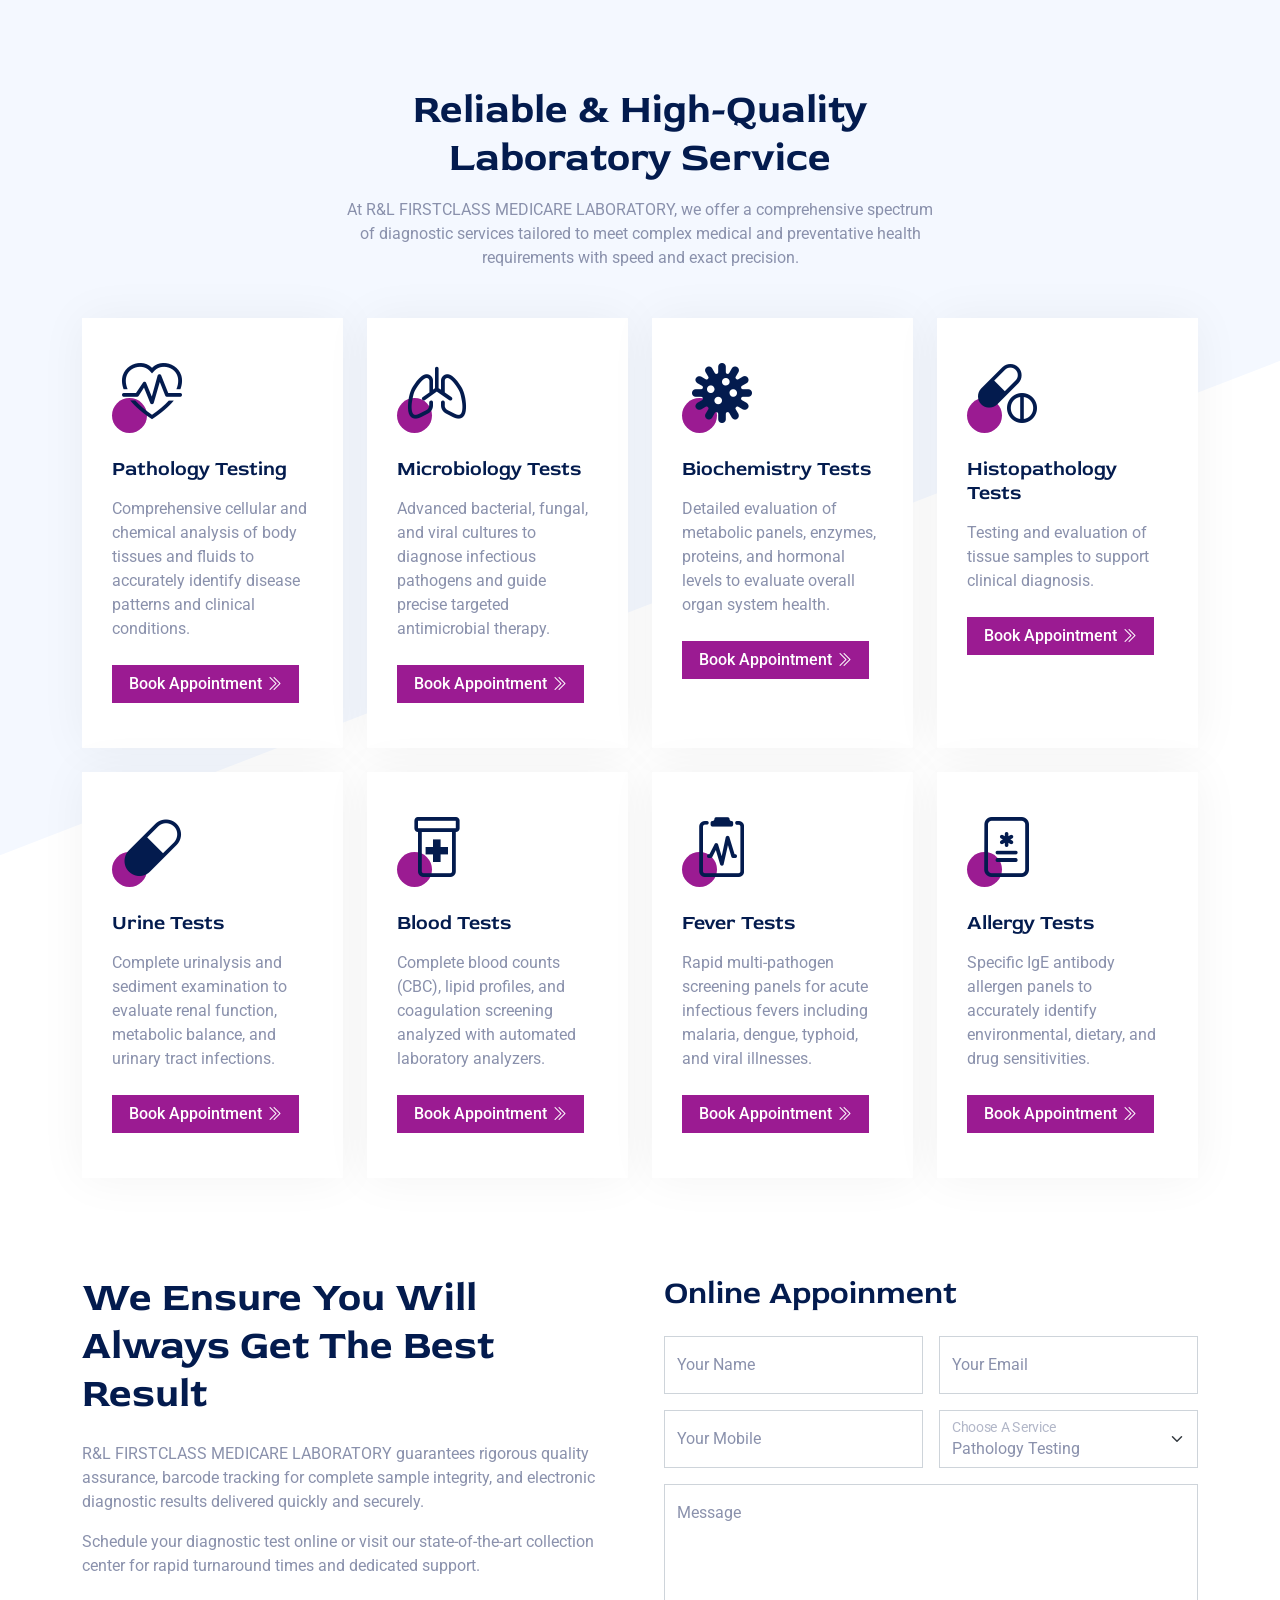
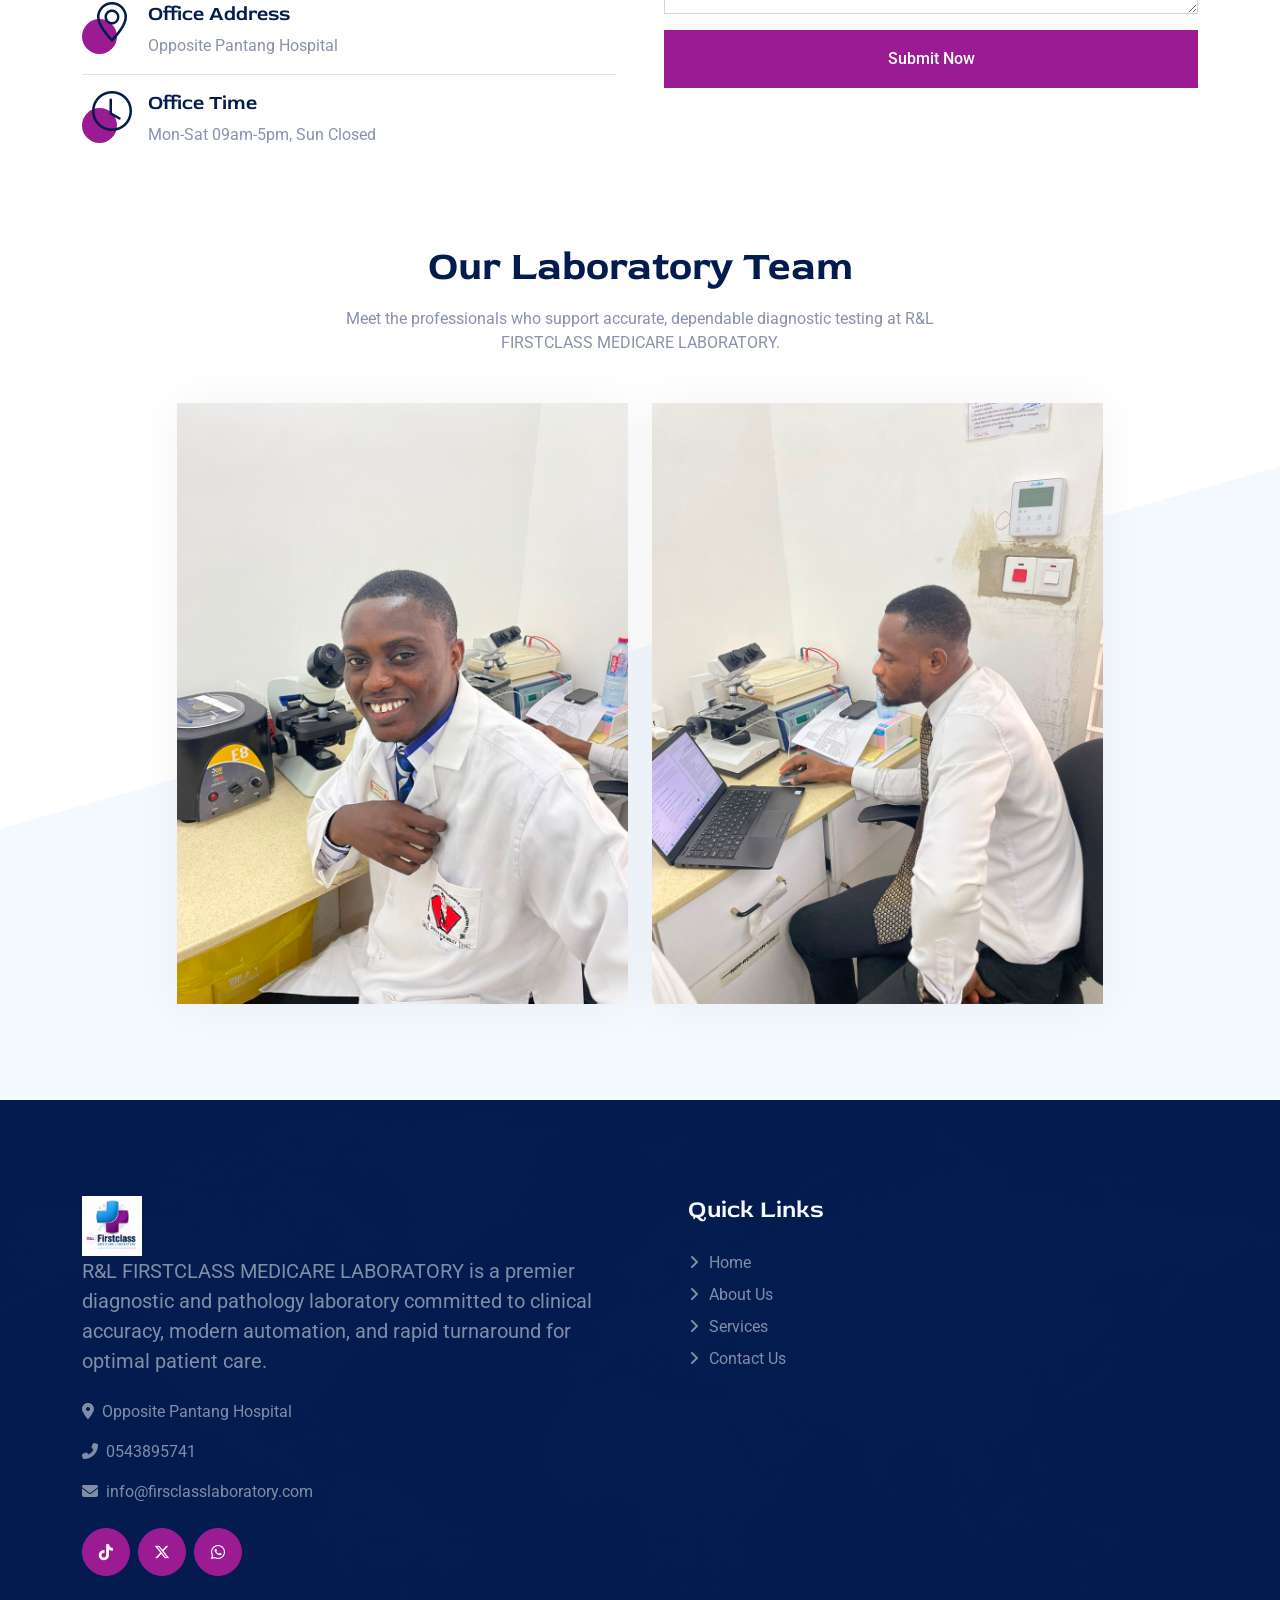
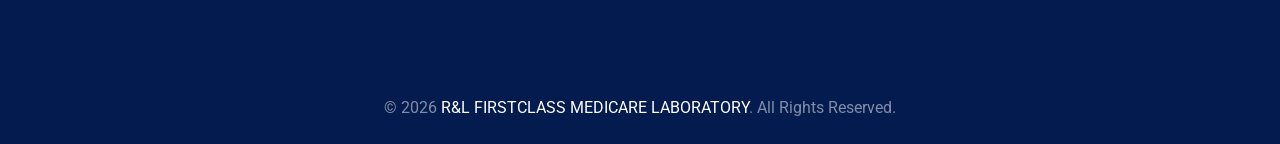
==== commit dae7d8e9: "fix: simplify homepage hero Removes the routine testing kicker so the official laboratory name leads" ====
--- a/index.html
+++ b/index.html
@@ -28,7 +28,7 @@
     </script>
 
     <!-- Favicon -->
-    <link href="img/favicon.ico" rel="icon">
+    <link href="img/firstclass.jpeg" rel="icon" type="image/jpeg">
 
     <!-- Google Web Fonts -->
     <link rel="preconnect" href="https://fonts.googleapis.com">
@@ -103,7 +103,6 @@
                         <img class="home-hero-image" src="img/hero-blood-samples.webp" alt="" width="1800" height="872" aria-hidden="true">
                         <div class="container home-hero-content">
                             <div class="home-hero-copy">
-                                <span class="home-hero-kicker">Routine laboratory testing</span>
                                 <h1 class="display-1 text-white mb-4">R&amp;L FIRSTCLASS MEDICARE LABORATORY</h1>
                                 <p class="lead mb-5">Diagnostic testing, sample collection support, and report delivery from our laboratory opposite Pantang Hospital.</p>
                                 <div class="d-flex flex-wrap gap-3">
